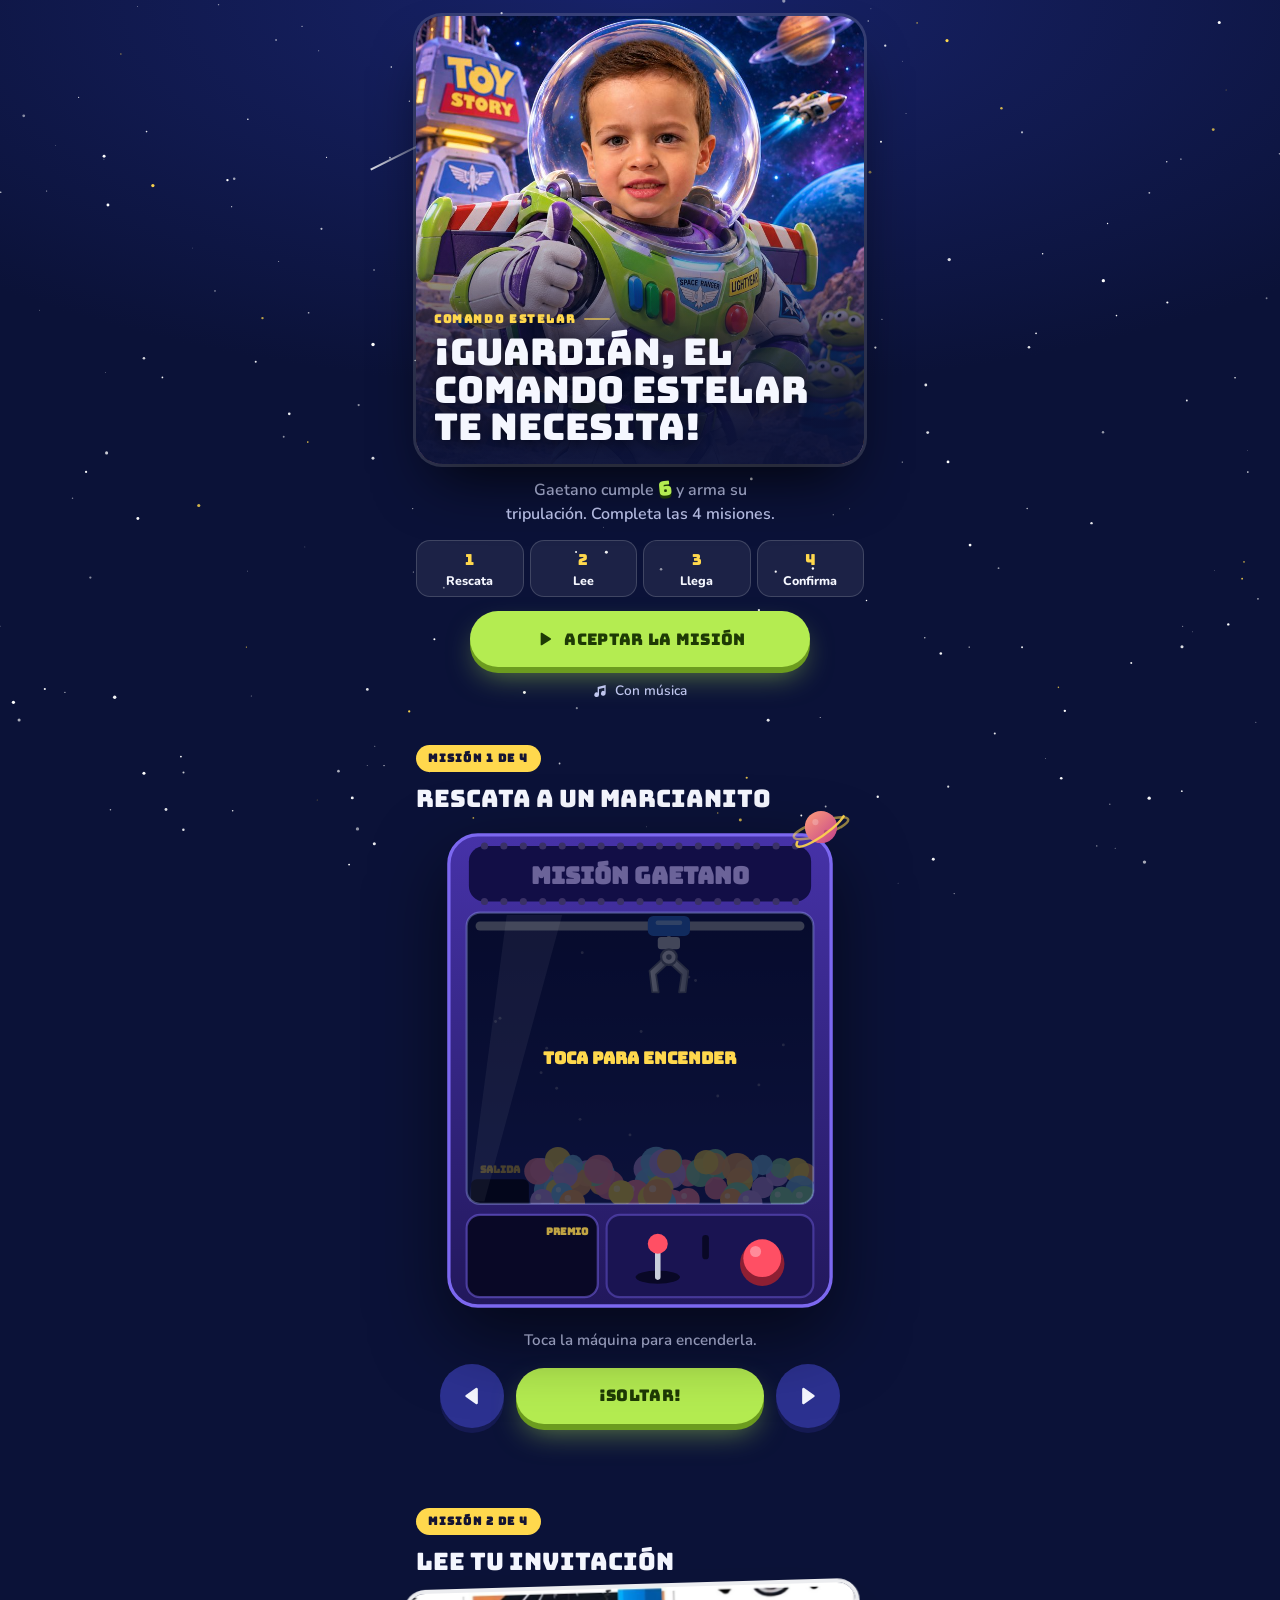
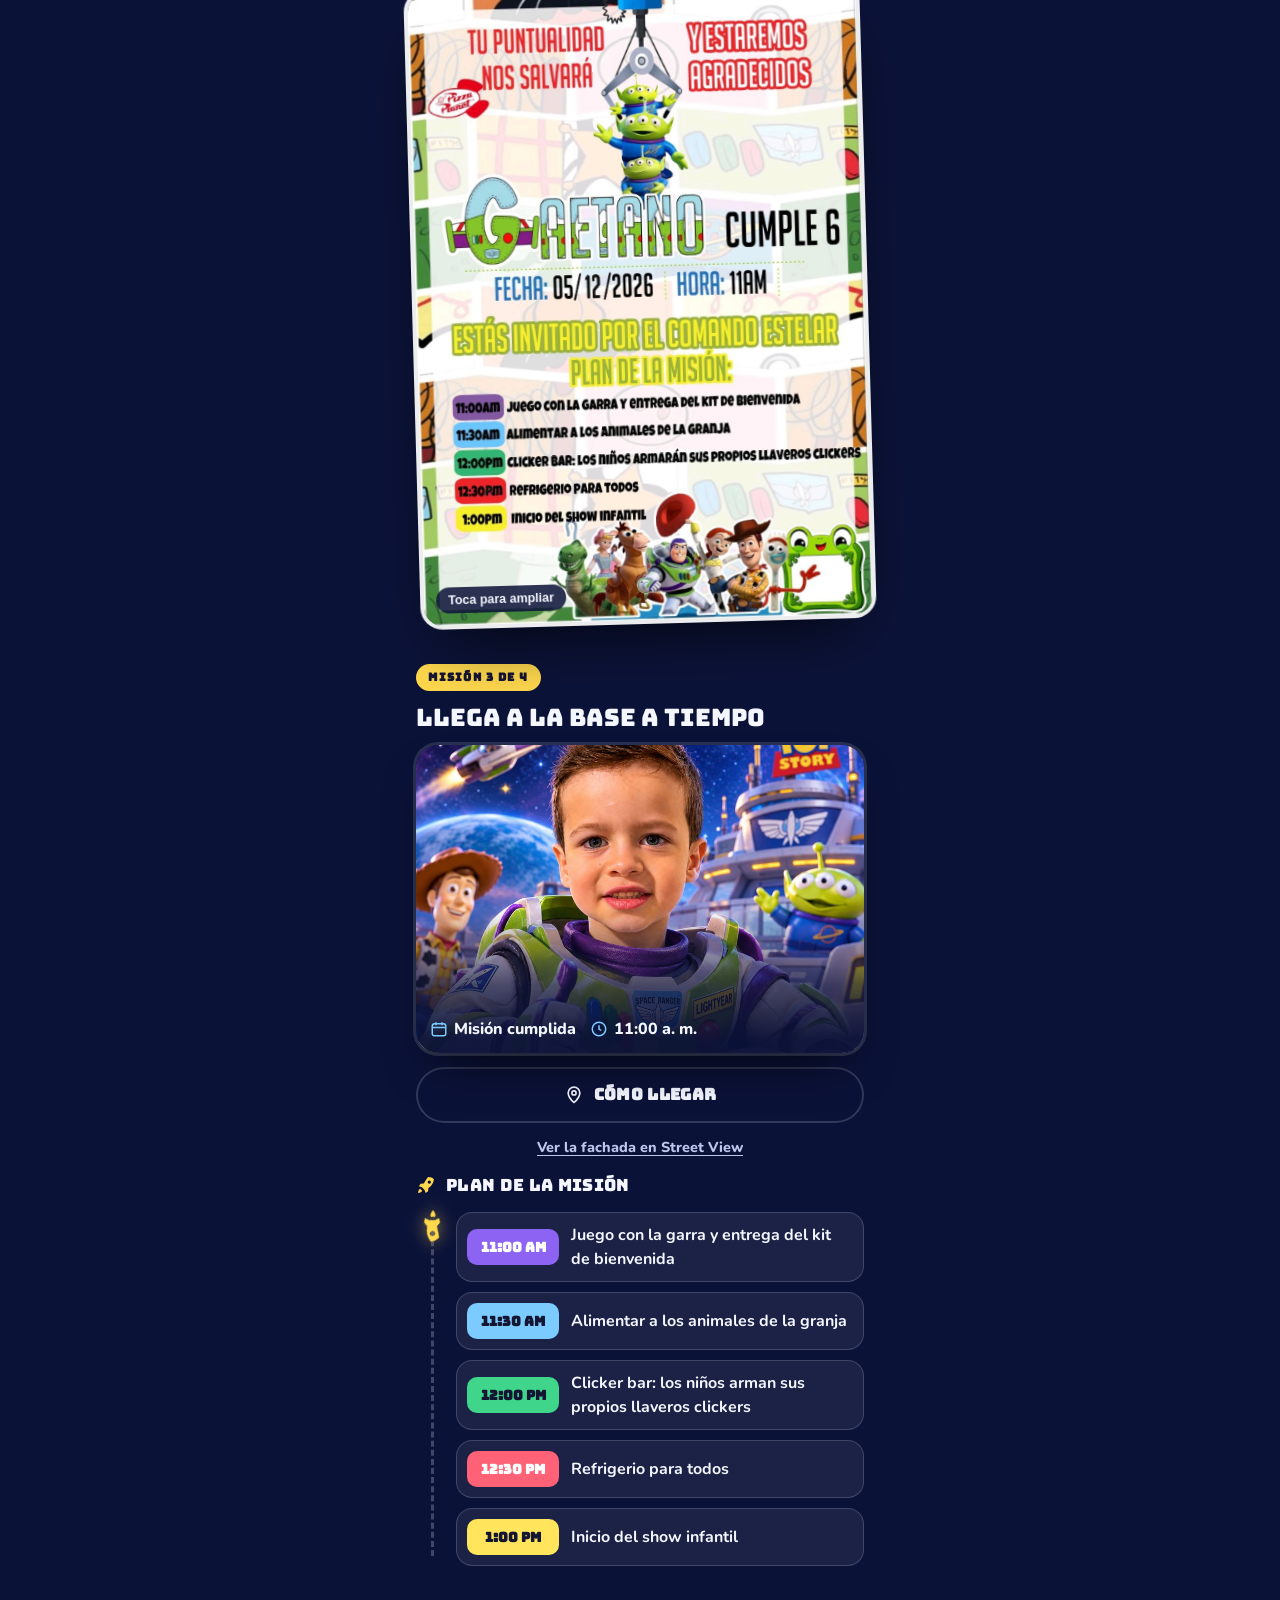
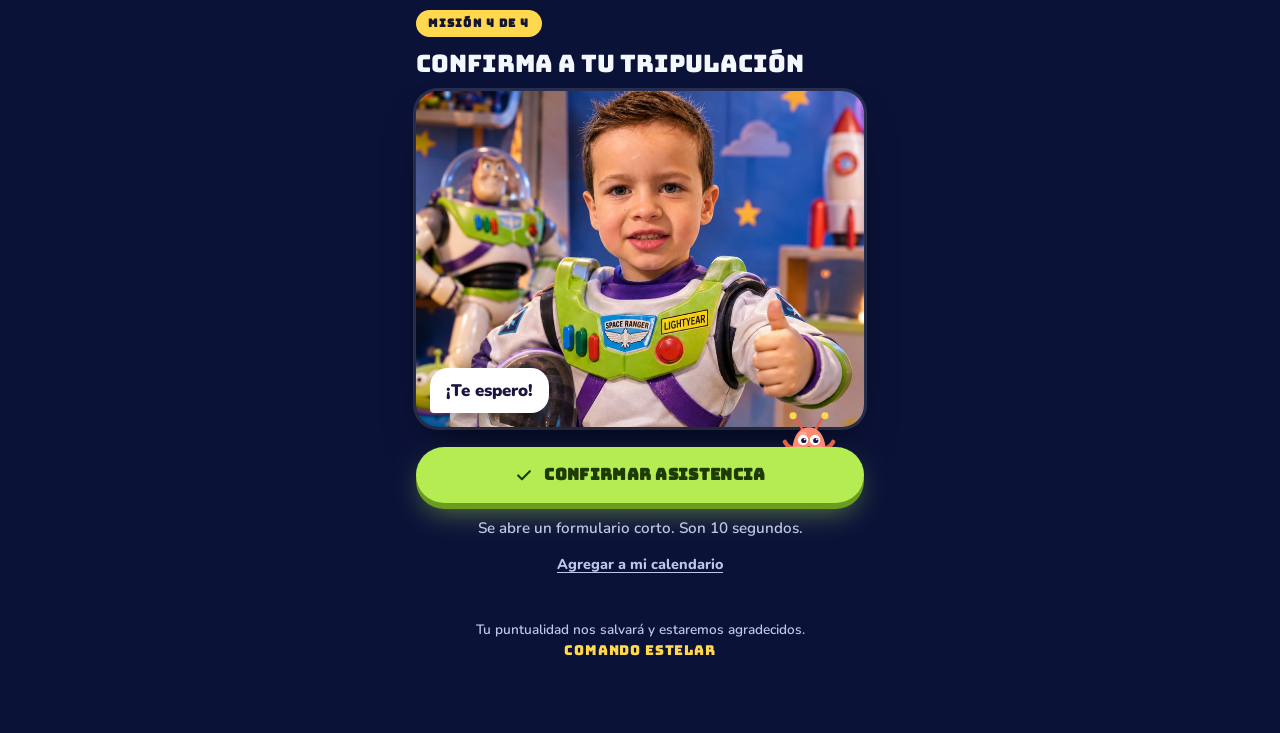
==== index.html @ 8d0f20ef "Primera versión de la invitación Misión Gaetano 6 Co-Authored-By: Claude Fable 5.2 <noreply@anthropi" ====
<!doctype html>
<html lang="es">
<head>
<meta charset="utf-8">
<meta name="viewport" content="width=device-width,initial-scale=1,viewport-fit=cover">
<meta name="robots" content="noindex,nofollow">
<meta name="theme-color" content="#0B1238">
<meta name="description" content="Estás invitado al cumpleaños 6 de Gaetano. Sábado 5 de diciembre, 11:00 a. m.">
<meta property="og:type" content="website">
<meta property="og:title" content="Misión Gaetano 6">
<meta property="og:description" content="Estás invitado al cumpleaños 6 de Gaetano. Sábado 5 de diciembre, 11:00 a. m. Rescata a un marcianito y abre tu invitación.">
<meta property="og:image" content="https://axel123456489.github.io/mision-gaetano-6/img/portada.jpg">
<meta property="og:url" content="https://axel123456489.github.io/mision-gaetano-6/">
<link rel="icon" href="data:image/svg+xml,%3Csvg xmlns='http://www.w3.org/2000/svg' viewBox='0 0 24 24'%3E%3Crect width='24' height='24' rx='5' fill='%230B1238'/%3E%3Cpath fill='%23FFD84D' d='M12 3.5l2.4 5.3 5.8.6-4.4 3.8 1.3 5.7L12 16l-5.1 2.9 1.3-5.7L3.8 9.4l5.8-.6z'/%3E%3C/svg%3E">
<style>img{max-width:100%}</style>
<title>Misión Gaetano 6</title>
<link rel="preconnect" href="https://fonts.googleapis.com">
<link rel="preconnect" href="https://fonts.gstatic.com" crossorigin>
<link rel="stylesheet" href="https://fonts.googleapis.com/css2?family=Bungee&family=Nunito:wght@600;700;800;900&display=swap">
<style>
/* Layout: una aventura en 4 misiones, en una columna de 480 px sobre un cielo nocturno. Portada tipo póster con la foto del cumpleañero → máquina de garra que el invitado maneja → invitación → base y plan → confirmación. Un solo look oscuro a propósito. */
:root{
  --cielo:#0B1238; --cielo-2:#18236A; --estrella:#FFD84D; --lima:#B4EC51; --lima-osc:#1E3A05;
  --violeta:#8C63F2; --celeste:#7CCBFF; --verde:#3FD68C; --rojo:#FF6276; --amarillo:#FFE45C;
  --tinta:#F5F7FF; --tinta-2:#BFC6EE; --panel:rgba(255,255,255,.07); --borde:rgba(255,255,255,.16);
  --f-dis:"Bungee","Arial Black",Impact,sans-serif;
  --f-txt:"Nunito",system-ui,-apple-system,"Segoe UI",sans-serif;
  color-scheme:dark;
}
*{box-sizing:border-box}
[hidden]{display:none!important}
html{background:var(--cielo)}
body{margin:0;min-height:100%;color:var(--tinta);font-family:var(--f-txt);font-weight:600;line-height:1.5;
  background:radial-gradient(120% 70% at 50% 0%,var(--cielo-2) 0%,var(--cielo) 62%) fixed,var(--cielo);
  -webkit-font-smoothing:antialiased;overflow-x:hidden}
#estrellas{position:fixed;inset:0;width:100%;height:100%;z-index:0;pointer-events:none}
.col{position:relative;z-index:1;max-width:480px;margin:0 auto;
  padding-left:max(16px,env(safe-area-inset-left,0px));padding-right:max(16px,env(safe-area-inset-right,0px));
  padding-block:16px 72px;display:flex;flex-direction:column;gap:44px}

/* Portada tipo póster */
.portada{display:flex;flex-direction:column;align-items:center;gap:14px;text-align:center}
.poster{position:relative;width:100%;aspect-ratio:1/1;border-radius:26px;overflow:hidden;box-shadow:0 0 0 3px rgba(255,255,255,.14),0 30px 60px -20px rgba(0,0,0,.85)}
.poster img{display:block;width:100%;height:100%;object-fit:cover}
.kb{animation:kb 16s ease-in-out infinite alternate;transform-origin:50% 32%}
@keyframes kb{from{transform:scale(1)}to{transform:scale(1.09) translateY(-1.5%)}}
.velo{position:absolute;inset:auto 0 0 0;height:60%;background:linear-gradient(to top,rgba(11,18,56,.97) 10%,rgba(11,18,56,.72) 48%,rgba(11,18,56,0))}
.poster-txt{position:absolute;left:0;right:0;bottom:0;padding:16px 18px 18px;display:flex;flex-direction:column;gap:6px;align-items:flex-start;text-align:left}
.ceja{font-family:var(--f-dis);font-size:.72rem;letter-spacing:.14em;color:var(--estrella);display:flex;align-items:center;gap:8px}
.ceja::after{content:"";width:26px;height:2px;background:currentColor;opacity:.6;border-radius:2px}
h1{margin:0;font-family:var(--f-dis);font-weight:400;font-size:clamp(1.5rem,7vw,2.3rem);line-height:1.02;text-wrap:balance;text-shadow:0 3px 14px rgba(0,0,0,.6)}
.bajada{margin:0;color:var(--tinta-2);font-size:1rem;max-width:34ch;text-wrap:balance}
.seis{display:inline-block;font-family:var(--f-dis);font-weight:400;color:var(--lima);font-size:1.25em;line-height:1;transform:rotate(-6deg);text-shadow:0 3px 0 var(--lima-osc);animation:seis 2.4s ease-in-out infinite}
@keyframes seis{0%,100%{transform:rotate(-6deg) scale(1)}50%{transform:rotate(5deg) scale(1.14)}}
.ruta{list-style:none;margin:0;padding:0;display:grid;grid-template-columns:repeat(4,1fr);gap:6px;width:100%}
.ruta button{appearance:none;width:100%;border:1px solid var(--borde);background:var(--panel);color:var(--tinta);border-radius:14px;padding:8px 2px 7px;font:800 .78rem var(--f-txt);cursor:pointer;display:flex;flex-direction:column;align-items:center;gap:2px}
.ruta b{font-family:var(--f-dis);font-weight:400;font-size:.95rem;color:var(--estrella)}
.ruta button.hecho{border-color:rgba(180,236,81,.7);background:rgba(180,236,81,.12)}
.ruta button.hecho b{color:var(--lima)}

/* Botones */
.btn{appearance:none;border:0;cursor:pointer;text-decoration:none;display:inline-flex;align-items:center;justify-content:center;gap:10px;
  min-height:56px;padding:0 26px;border-radius:999px;font-family:var(--f-dis);font-size:1rem;letter-spacing:.02em;transition:transform .15s ease,box-shadow .15s ease}
.btn:active{transform:translateY(2px) scale(.98)}
.btn:focus-visible,.chip:focus-within,.btn-mini:focus-visible,.inv:focus-visible,.btn-r:focus-visible,.ruta button:focus-visible,.maquina:focus-visible{outline:3px solid var(--estrella);outline-offset:3px}
.btn-lima{background:var(--lima);color:var(--lima-osc);box-shadow:0 6px 0 #6C9C1F,0 14px 30px -8px rgba(180,236,81,.55)}
.btn-lima:active{box-shadow:0 3px 0 #6C9C1F}
.btn-linea{background:transparent;color:var(--tinta);box-shadow:inset 0 0 0 2px var(--borde)}
.btn-linea:hover{box-shadow:inset 0 0 0 2px var(--tinta-2)}
.btn svg{width:20px;height:20px;flex:none}
.aceptar{width:100%;max-width:340px;animation:latido 1.8s ease-in-out infinite}
@keyframes latido{0%,100%{transform:scale(1)}50%{transform:scale(1.04)}}
.nota-musica{font-size:.85rem;color:var(--tinta-2);display:flex;align-items:center;gap:6px}
.nota-musica svg{width:16px;height:16px}

/* Misiones */
.sec{display:flex;flex-direction:column;gap:14px;scroll-margin-top:12px}
.chip-m{align-self:flex-start;font-family:var(--f-dis);font-size:.7rem;letter-spacing:.1em;color:#141433;background:var(--estrella);padding:5px 12px;border-radius:999px}
h2{margin:0;font-family:var(--f-dis);font-weight:400;font-size:1.5rem;line-height:1.08;text-wrap:balance}
h3{margin:0;font-family:var(--f-dis);font-weight:400;font-size:1.05rem;letter-spacing:.02em;display:flex;align-items:center;gap:10px}
h3 svg{width:20px;height:20px;color:var(--estrella);flex:none}
.guia{margin:0;color:var(--tinta-2);text-align:center;font-size:.95rem;text-wrap:balance}

/* Máquina de garra */
.maquina{position:relative;width:min(100%,400px,max(230px,calc((100svh - 290px)*.818)));margin:0 auto;cursor:pointer;border-radius:26px;touch-action:pan-y;-webkit-tap-highlight-color:transparent;user-select:none;-webkit-user-select:none}
#maq{display:block;width:100%;height:auto;overflow:visible;filter:drop-shadow(0 28px 36px rgba(0,0,0,.55))}
.planeta{position:absolute;top:-30px;right:-12px;width:62px;z-index:2;animation:flota 6s ease-in-out infinite;pointer-events:none}
@keyframes flota{0%,100%{transform:translateY(0) rotate(-8deg)}50%{transform:translateY(-10px) rotate(4deg)}}
.foco{fill:#3A3166}
.foco.on{animation:foco 1.1s linear infinite}
@keyframes foco{0%,100%{fill:#FFE45C}50%{fill:#6B5714}}
#rotulo{fill:#6B6399;transition:fill .5s ease .3s}
#sombra{transition:opacity .9s ease}
#maq:not(.apagada) #rotulo{fill:#FFD84D}
#maq:not(.apagada) #sombra{opacity:0}
#maq:not(.apagada) #enciende{display:none}
#enciende{animation:toca 1s steps(2) infinite}
@keyframes toca{50%{opacity:.25}}
.ali .cuerpo{animation:bob 2.6s ease-in-out infinite;transform-box:fill-box;transform-origin:50% 100%}
@keyframes bob{0%,100%{transform:translateY(0) scale(1,1)}50%{transform:translateY(-2px) scale(1.02,.98)}}
.ali .ojos{animation:parpadeo 4.6s infinite;transform-box:fill-box;transform-origin:50% 50%}
@keyframes parpadeo{0%,93%,100%{transform:scaleY(1)}95%{transform:scaleY(.1)}}
.ali .boca-o{opacity:0}
.ali.atrapado .boca{opacity:0}.ali.atrapado .boca-o{opacity:1}
.ali.atrapado .cuerpo{animation:pataleo .22s ease-in-out infinite alternate;transform-origin:50% 0%}
@keyframes pataleo{from{transform:rotate(-7deg)}to{transform:rotate(7deg)}}
.ali.feliz .cuerpo{animation:salta .55s ease-in-out infinite}
@keyframes salta{0%,100%{transform:translateY(0)}50%{transform:translateY(-7px)}}
.ali .brazo-d{transform-box:fill-box;transform-origin:0% 100%}
.ali.feliz .brazo-d,.asoma .brazo-d{animation:saluda .32s ease-in-out infinite alternate}
@keyframes saluda{from{transform:rotate(-18deg)}to{transform:rotate(28deg)}}
#globo{opacity:0;transform:scale(.4);transform-box:fill-box;transform-origin:15% 100%;transition:opacity .25s ease,transform .45s cubic-bezier(.3,1.7,.5,1)}
.gano #globo{opacity:1;transform:none}
#boton-maq{transition:transform .12s ease}
.pulsado #boton-maq{transform:translateY(4px)}
.chispa{position:absolute;z-index:4;width:16px;height:16px;pointer-events:none;color:var(--estrella);animation:chispa 1.1s ease-out forwards}
.chispa svg{width:100%;height:100%}
@keyframes chispa{0%{transform:translate(0,0) scale(.4) rotate(0);opacity:1}100%{transform:translate(var(--dx),var(--dy)) scale(1) rotate(200deg);opacity:0}}

.mandos{display:flex;flex-direction:column;align-items:center;gap:12px}
.cruz{display:grid;grid-template-columns:64px 1fr 64px;gap:12px;align-items:center;width:100%;max-width:400px;transition:opacity .2s}
.cruz.espera{opacity:.45;pointer-events:none}
.btn-r{appearance:none;width:64px;height:64px;border-radius:50%;border:0;background:#2C3190;color:var(--tinta);box-shadow:0 5px 0 #151A52;display:grid;place-items:center;cursor:pointer;touch-action:none;user-select:none;-webkit-user-select:none;-webkit-touch-callout:none}
.btn-r svg{width:26px;height:26px}
.btn-r:active,.btn-r.act{transform:translateY(3px);box-shadow:0 2px 0 #151A52;background:#3B41B4}
.estado{margin:0;min-height:1.5em;text-align:center;font-weight:800;color:var(--estrella)}

/* Invitación */
.inv{display:block;position:relative;width:100%;padding:0;border:0;background:none;cursor:zoom-in;border-radius:18px;transform:rotate(-1.6deg)}
.inv img{display:block;width:100%;height:auto;border-radius:18px;box-shadow:0 0 0 4px rgba(255,255,255,.92),0 28px 60px -18px rgba(0,0,0,.75)}
.inv.llega{animation:llega .9s cubic-bezier(.3,1.5,.5,1)}
@keyframes llega{0%{transform:rotate(-8deg) scale(.82);opacity:.4}60%{transform:rotate(2deg) scale(1.03);opacity:1}100%{transform:rotate(-1.6deg)}}
.ver-grande{position:absolute;left:12px;bottom:12px;font-size:.78rem;font-weight:800;background:rgba(11,18,56,.85);color:var(--tinta);padding:6px 12px;border-radius:999px;pointer-events:none}

/* Fotos de escena */
.escena{position:relative;border-radius:22px;overflow:hidden;box-shadow:0 0 0 3px rgba(255,255,255,.12),0 24px 48px -20px rgba(0,0,0,.8)}
.escena img{display:block;width:100%;height:100%;object-fit:cover}
.escena.base{aspect-ratio:16/11}.escena.base img{object-position:50% 20%}
.escena.espero{aspect-ratio:4/3}.escena.espero img{object-position:50% 12%}
.escena .velo{height:46%}
.escena-txt{position:absolute;left:14px;right:14px;bottom:12px;display:flex;flex-wrap:wrap;gap:6px 14px;align-items:center;font-weight:800}
.escena-txt span{display:inline-flex;align-items:center;gap:6px}
.escena-txt svg{width:18px;height:18px;color:var(--celeste)}
.bocadillo{position:absolute;left:14px;bottom:14px;background:#fff;color:#1B1640;font-weight:900;font-size:1.05rem;padding:10px 16px;border-radius:18px 18px 18px 4px;box-shadow:0 10px 24px -8px rgba(0,0,0,.6);animation:bocadillo 2.6s ease-in-out infinite;transform-origin:0 100%}
@keyframes bocadillo{0%,100%{transform:rotate(-2deg) scale(1)}50%{transform:rotate(1deg) scale(1.05)}}

.cuenta{display:grid;grid-template-columns:repeat(4,1fr);gap:8px}
.casilla{background:var(--panel);border:1px solid var(--borde);border-radius:16px;padding:12px 4px 10px;text-align:center;overflow:hidden}
.casilla b{display:block;font-family:var(--f-dis);font-weight:400;font-size:clamp(1.5rem,7vw,2rem);line-height:1.1;font-variant-numeric:tabular-nums;color:var(--estrella)}
.casilla b.gira{animation:gira .35s ease-out}
@keyframes gira{from{transform:translateY(-60%);opacity:0}to{transform:none;opacity:1}}
.casilla span{font-size:.75rem;color:var(--tinta-2);text-transform:uppercase;letter-spacing:.08em}

.plan{list-style:none;margin:0;padding:0 0 0 40px;display:flex;flex-direction:column;gap:10px;position:relative}
.plan::before{content:"";position:absolute;left:15px;top:10px;bottom:10px;border-left:3px dashed rgba(255,255,255,.22)}
#cohete{position:absolute;left:2px;top:0;width:30px;height:30px;color:var(--estrella);transform:rotate(135deg);filter:drop-shadow(0 0 8px rgba(255,216,77,.6))}
.plan li{display:grid;grid-template-columns:92px 1fr;align-items:center;gap:12px;background:var(--panel);border:1px solid var(--borde);border-radius:16px;padding:10px 14px 10px 10px;transition:border-color .3s,background .3s}
.plan li.paso-ok{border-color:rgba(180,236,81,.6);background:rgba(180,236,81,.08)}
.hora{font-family:var(--f-dis);font-size:.84rem;text-align:center;padding:8px 4px;border-radius:10px;color:#141433;font-variant-numeric:tabular-nums}
.plan p{margin:0;font-weight:700;min-width:0}
.h1c{background:var(--violeta);color:#fff}.h2c{background:var(--celeste)}.h3c{background:var(--verde)}.h4c{background:var(--rojo);color:#fff}.h5c{background:var(--amarillo)}

.acciones{display:flex;flex-direction:column;gap:12px}
.acciones .btn{width:100%}
.con-ali{position:relative;padding-top:6px}
.con-ali .btn{position:relative;z-index:1;width:100%}
.asoma{position:absolute;right:26px;top:-34px;width:58px;height:62px;z-index:0;animation:asoma 3.2s ease-in-out infinite}
@keyframes asoma{0%,100%{transform:translateY(10px)}30%,70%{transform:translateY(0)}}
.mini{display:flex;justify-content:center;flex-wrap:wrap;gap:6px 18px}
.mini a{color:var(--tinta-2);font-size:.9rem;font-weight:800;text-underline-offset:3px}
.mini a:hover{color:var(--tinta)}
.pie{text-align:center;color:var(--tinta-2);font-size:.85rem;margin:0}
.pie b{font-family:var(--f-dis);font-weight:400;color:var(--estrella);letter-spacing:.06em}

.musica{position:fixed;z-index:20;right:max(10px,env(safe-area-inset-right,0px));top:calc(10px + env(safe-area-inset-top,0px));
  width:44px;height:44px;border-radius:50%;border:0;cursor:pointer;background:var(--estrella);color:#2A2200;display:grid;place-items:center;box-shadow:0 10px 24px -6px rgba(0,0,0,.6)}
.musica svg{width:22px;height:22px}
.musica .off{display:none}.musica[aria-pressed="false"] .on{display:none}.musica[aria-pressed="false"] .off{display:block}
.lluvia{position:fixed;inset:0;pointer-events:none;z-index:30}

/* Diálogos */
dialog{border:0;padding:0;background:transparent;color:var(--tinta);max-width:min(520px,100vw);width:100%;max-height:100%}
dialog::backdrop{background:rgba(5,8,28,.76);backdrop-filter:blur(3px)}
.hoja{background:#121A4E;border:1px solid var(--borde);border-radius:24px;margin:max(12px,env(safe-area-inset-top,0px)) max(12px,env(safe-area-inset-right,0px)) max(12px,env(safe-area-inset-bottom,0px)) max(12px,env(safe-area-inset-left,0px));
  padding:22px 20px 20px;display:flex;flex-direction:column;gap:16px;max-height:calc(100svh - 24px);overflow:auto}
.hoja-cab{display:flex;justify-content:space-between;align-items:flex-start;gap:12px}
.hoja h2{font-size:1.15rem}
.btn-mini{appearance:none;border:0;background:var(--panel);color:var(--tinta);width:40px;height:40px;border-radius:50%;cursor:pointer;display:grid;place-items:center;flex:none}
.btn-mini svg{width:18px;height:18px}
.campo{display:flex;flex-direction:column;gap:8px;border:0;margin:0;padding:0;min-width:0}
.campo>label,.campo legend{font-weight:800;font-size:.95rem;padding:0}
.campo small{color:var(--tinta-2);font-weight:600}
input[type=text]{width:100%;min-height:50px;border-radius:14px;border:1px solid var(--borde);background:rgba(255,255,255,.06);color:var(--tinta);font:700 1rem var(--f-txt);padding:0 14px}
input[type=text]::placeholder{color:#8C94C4}
input[type=text]:focus{outline:2px solid var(--estrella);outline-offset:1px;border-color:transparent}
.chips{display:flex;flex-wrap:wrap;gap:8px}
.chip{position:relative;display:inline-flex}
.chip input{position:absolute;opacity:0;inset:0;margin:0;cursor:pointer}
.chip span{display:inline-flex;align-items:center;min-height:46px;padding:0 18px;border-radius:999px;border:1px solid var(--borde);font-weight:800;background:rgba(255,255,255,.04)}
.chip input:checked+span{background:var(--lima);color:var(--lima-osc);border-color:var(--lima)}
.contador{display:flex;align-items:center;gap:14px}
.contador b{font-family:var(--f-dis);font-weight:400;font-size:1.5rem;min-width:1.5ch;text-align:center;font-variant-numeric:tabular-nums}
.error{color:#FFB3BE;font-size:.88rem;font-weight:800;margin:0}
.vista{background:#0B1238;border:1px dashed var(--borde);border-radius:14px;padding:12px 14px;white-space:pre-line;font-size:.95rem}
.vista-tit{font-size:.78rem;color:var(--tinta-2);text-transform:uppercase;letter-spacing:.08em;font-weight:800}
.aviso{margin:0;font-size:.88rem;color:var(--tinta-2);text-align:center}
.zoom .hoja{padding:12px;gap:10px}
.zoom img{width:100%;height:auto;border-radius:14px;display:block}

/* Premio: el marcianito entrega el sobre */
.premio .hoja{align-items:center;text-align:center;gap:10px;padding-top:18px;overflow:visible}
.premio-ali{width:96px;height:92px;overflow:visible}
.premio h2{font-size:1.5rem;color:var(--estrella)}
.premio p{margin:0;color:var(--tinta-2);font-weight:700;max-width:30ch}
.sobre{position:relative;width:230px;height:150px;margin:74px auto 10px;background:#CFC7FF;border-radius:12px;perspective:700px}
.sobre-carta{position:absolute;left:16px;right:16px;top:10px;height:128px;background:#fff;border-radius:8px;color:#1B1640;display:flex;flex-direction:column;align-items:center;padding-top:12px;gap:0;z-index:1;box-shadow:0 4px 10px rgba(0,0,0,.25);transition:transform .8s cubic-bezier(.3,1.5,.5,1) .5s}
.sobre-carta span{font-family:var(--f-dis);font-size:1.3rem;line-height:1.1;color:#3E8F1B}
.sobre-carta b{font-family:var(--f-dis);font-weight:400;font-size:.95rem}
.sobre-carta i{font-style:normal;font-weight:900;font-size:.8rem;color:#C2274B}
.sobre.abierto .sobre-carta{transform:translateY(-70px) rotate(-3deg)}
.sobre-frente{position:absolute;inset:0;z-index:2;border-radius:12px;background:linear-gradient(180deg,#B5A9FF,#9B8CF5);clip-path:polygon(0 0,50% 56%,100% 0,100% 100%,0 100%)}
.sobre-solapa{position:absolute;left:0;right:0;top:0;height:60%;z-index:3;background:#8A79EE;clip-path:polygon(0 0,100% 0,50% 100%);transform-origin:50% 0;transition:transform .5s ease,z-index 0s .25s}
.sobre.abierto .sobre-solapa{transform:rotateX(180deg);z-index:0}
.sello{position:absolute;left:50%;top:50%;width:30px;height:30px;margin:-10px 0 0 -15px;z-index:4;color:var(--estrella);transition:opacity .2s}
.sobre.abierto .sello{opacity:0}

@media (prefers-reduced-motion:reduce){
  *,*::before,*::after{animation:none!important;transition:none!important}
}
</style>
</head>
<body>
<canvas id="estrellas" aria-hidden="true"></canvas>
<div class="lluvia" id="lluvia" aria-hidden="true"></div>

<main class="col">
  <header class="portada">
    <div class="poster">
      <img class="kb" src="img/portada.jpg" width="880" height="880" alt="El cumpleañero con traje de guardián espacial y casco de burbuja, en el espacio">
      <div class="velo"></div>
      <div class="poster-txt">
        <div class="ceja">Comando Estelar</div>
        <h1 id="titular">¡Guardián, el Comando Estelar te necesita!</h1>
      </div>
    </div>
    <p class="bajada">Gaetano cumple <span class="seis">6</span> y arma su tripulación. Completa las 4 misiones.</p>
    <ol class="ruta" aria-label="Las 4 misiones">
      <li><button type="button" data-ir="m1"><b>1</b>Rescata</button></li>
      <li><button type="button" data-ir="m2"><b>2</b>Lee</button></li>
      <li><button type="button" data-ir="m3"><b>3</b>Llega</button></li>
      <li><button type="button" data-ir="m4"><b>4</b>Confirma</button></li>
    </ol>
    <button class="btn btn-lima aceptar" id="aceptar" type="button">
      <svg viewBox="0 0 24 24" fill="currentColor" aria-hidden="true"><path d="M8 5.5v13a1 1 0 0 0 1.5.86l10.4-6.5a1 1 0 0 0 0-1.72L9.5 4.64A1 1 0 0 0 8 5.5Z"/></svg>
      Aceptar la misión
    </button>
    <span class="nota-musica" id="nota-musica"><svg viewBox="0 0 24 24" fill="currentColor" aria-hidden="true"><path d="M19 3v12.5a3.5 3.5 0 1 1-2-3.16V7.3L9 9v8.5a3.5 3.5 0 1 1-2-3.16V6l12-3Z"/></svg>Con música</span>
  </header>

  <!-- Misión 1 -->
  <section class="sec" id="m1" aria-labelledby="t-m1">
    <span class="chip-m">Misión 1 de 4</span>
    <h2 id="t-m1">Rescata a un marcianito</h2>
    <div class="maquina" id="maquina" tabindex="0" role="group" aria-label="Máquina de garra. Flechas para mover, espacio para soltar.">
      <svg class="planeta" viewBox="0 0 100 100" aria-hidden="true">
        <defs><linearGradient id="pl" x1="0" y1="0" x2="1" y2="1"><stop offset="0" stop-color="#FF9F7A"/><stop offset="1" stop-color="#C2408A"/></linearGradient></defs>
        <ellipse cx="50" cy="52" rx="46" ry="11" fill="none" stroke="#FFD84D" stroke-width="4" opacity=".55" transform="rotate(-18 50 52)"/>
        <circle cx="50" cy="50" r="26" fill="url(#pl)"/>
        <circle cx="41" cy="42" r="5" fill="#fff" opacity=".22"/><circle cx="58" cy="58" r="3.5" fill="#7A1F5C" opacity=".35"/>
        <path d="M8 60 A46 11 -18 0 0 92 44" fill="none" stroke="#FFD84D" stroke-width="4" transform="rotate(-18 50 52)" opacity=".9"/>
      </svg>
      <svg id="maq" class="apagada" viewBox="0 0 360 440" aria-hidden="true">
        <defs>
          <linearGradient id="cab" x1="0" y1="0" x2="0" y2="1"><stop offset="0" stop-color="#4632A8"/><stop offset="1" stop-color="#22185C"/></linearGradient>
          <linearGradient id="vid" x1="0" y1="0" x2="0" y2="1"><stop offset="0" stop-color="#0E1650"/><stop offset="1" stop-color="#1D2A7A"/></linearGradient>
          <linearGradient id="met" x1="0" x2="1"><stop offset="0" stop-color="#EEF1F7"/><stop offset="1" stop-color="#9AA2B5"/></linearGradient>
          <clipPath id="cv"><rect x="24" y="78" width="312" height="262" rx="12"/></clipPath>
        </defs>
        <rect x="8" y="8" width="344" height="424" rx="26" fill="url(#cab)" stroke="#7C68F0" stroke-width="3"/>
        <rect x="26" y="18" width="308" height="50" rx="14" fill="#120E46"/>
        <g id="focos"></g>
        <text id="rotulo" x="180" y="52" text-anchor="middle" font-family="Bungee, Arial Black, sans-serif" font-size="21">MISIÓN GAETANO</text>
        <rect x="24" y="350" width="118" height="74" rx="12" fill="#090826" stroke="#7C68F0" stroke-opacity=".5" stroke-width="2"/>
        <text x="114" y="368" text-anchor="middle" font-family="Bungee, Arial Black, sans-serif" font-size="9" fill="#FFD84D" opacity=".75">PREMIO</text>
        <rect x="150" y="350" width="186" height="74" rx="12" fill="#1A1452" stroke="#7C68F0" stroke-opacity=".4" stroke-width="2"/>
        <rect x="236" y="368" width="6" height="22" rx="3" fill="#090826"/>
        <ellipse cx="196" cy="406" rx="20" ry="6" fill="#090826"/>
        <line id="palo" x1="196" y1="406" x2="196" y2="378" stroke="#C9CFDB" stroke-width="5" stroke-linecap="round"/>
        <circle id="bola-palo" cx="196" cy="376" r="9" fill="#FF4F64"/>
        <circle cx="290" cy="394" r="20" fill="#8E1F33"/>
        <circle id="boton-maq" cx="290" cy="389" r="17" fill="#FF4F64"/>
        <circle cx="284" cy="383" r="5" fill="#fff" opacity=".35"/>
        <rect x="24" y="78" width="312" height="262" rx="12" fill="url(#vid)"/>
        <g clip-path="url(#cv)">
          <g id="estrellitas" opacity=".35"></g>
          <g id="pila-atras"></g>
          <rect x="28" y="318" width="52" height="26" rx="5" fill="#04051A"/>
          <text x="54" y="312" text-anchor="middle" font-family="Bungee, Arial Black, sans-serif" font-size="9" fill="#FFD84D" opacity=".85">SALIDA</text>
        </g>
        <g id="aliens"></g>
        <g clip-path="url(#cv)"><g id="pila-frente"></g></g>
        <rect x="32" y="86" width="296" height="8" rx="4" fill="#AEB5C4"/>
        <g id="carro">
          <line id="cable" x1="0" y1="98" x2="0" y2="104" stroke="#A3ABBE" stroke-width="3"/>
          <rect x="-19" y="81" width="38" height="18" rx="5" fill="#2F7BEA"/>
          <rect x="-12" y="85" width="24" height="4" rx="2" fill="#8FC0FF"/>
          <g id="garra">
            <g id="pinza-i"><path d="M-2 12 L-17 27 L-14 46 L-8 46 L-11 30 L2 17 Z" fill="url(#met)" stroke="#6E768A" stroke-width="1.5" stroke-linejoin="round"/></g>
            <g id="pinza-d"><path d="M2 12 L17 27 L14 46 L8 46 L11 30 L-2 17 Z" fill="url(#met)" stroke="#6E768A" stroke-width="1.5" stroke-linejoin="round"/></g>
            <rect x="-10" y="-4" width="20" height="11" rx="3" fill="#C9CFDB"/>
            <circle cx="0" cy="14" r="7" fill="#E4E8F0" stroke="#6E768A" stroke-width="2"/>
            <circle cx="0" cy="14" r="2.5" fill="#6E768A"/>
          </g>
        </g>
        <rect id="sombra" x="24" y="78" width="312" height="262" rx="12" fill="#04061C" opacity=".68" pointer-events="none"/>
        <text id="enciende" x="180" y="214" text-anchor="middle" font-family="Bungee, Arial Black, sans-serif" font-size="15" fill="#FFD84D">TOCA PARA ENCENDER</text>
        <rect x="24" y="78" width="312" height="262" rx="12" fill="none" stroke="#A9B4FF" stroke-opacity=".35" stroke-width="2"/>
        <path d="M60 80 L110 80 L40 338 L26 338 Z" fill="#fff" opacity=".05" pointer-events="none"/>
        <g id="globo">
          <rect x="34" y="150" width="214" height="58" rx="16" fill="#FFFFFF"/>
          <path d="M54 207 L44 230 L76 207 Z" fill="#FFFFFF"/>
          <text id="globo-nombre" x="50" y="174" font-family="Nunito, sans-serif" font-weight="900" font-size="15" fill="#1B1640">¡Gracias! Soy Lila.</text>
          <text x="50" y="195" font-family="Nunito, sans-serif" font-weight="800" font-size="12.5" fill="#4B4680">Te traigo un mensaje…</text>
        </g>
      </svg>
    </div>
    <div class="mandos">
      <p class="guia" id="guia">Toca la máquina para encenderla.</p>
      <div class="cruz" id="cruz">
        <button class="btn-r" id="izq" type="button" aria-label="Mover la garra a la izquierda"><svg viewBox="0 0 24 24" fill="currentColor" aria-hidden="true"><path d="M15.5 4.6a1.2 1.2 0 0 1 1.9 1v12.8a1.2 1.2 0 0 1-1.9 1L6.4 13a1.2 1.2 0 0 1 0-2l9.1-6.4Z"/></svg></button>
        <button class="btn btn-lima" id="soltar" type="button">¡Soltar!</button>
        <button class="btn-r" id="der" type="button" aria-label="Mover la garra a la derecha"><svg viewBox="0 0 24 24" fill="currentColor" aria-hidden="true"><path d="M8.5 4.6a1.2 1.2 0 0 0-1.9 1v12.8a1.2 1.2 0 0 0 1.9 1l9.1-6.4a1.2 1.2 0 0 0 0-2L8.5 4.6Z"/></svg></button>
      </div>
      <p class="estado" id="estado" aria-live="polite"></p>
      <button class="btn btn-linea" id="ver-inv" type="button" hidden>Ver mi invitación</button>
    </div>
  </section>

  <!-- Misión 2 -->
  <section class="sec" id="m2" aria-labelledby="t-m2">
    <span class="chip-m">Misión 2 de 4</span>
    <h2 id="t-m2">Lee tu invitación</h2>
    <button class="inv" id="inv" type="button" aria-label="Ver la invitación en grande">
      <img src="img/invitacion.jpg" width="1159" height="1635" alt="Invitación: Gaetano cumple 6. Estás invitado por el Comando Estelar. Plan de la misión desde las 11:00 a. m.">
      <span class="ver-grande">Toca para ampliar</span>
    </button>
  </section>

  <!-- Misión 3 -->
  <section class="sec" id="m3" aria-labelledby="t-m3">
    <span class="chip-m">Misión 3 de 4</span>
    <h2 id="t-m3">Llega a la base a tiempo</h2>
    <div class="escena base">
      <img src="img/base.jpg" width="880" height="880" loading="lazy" alt="El cumpleañero levanta el pulgar frente a la base espacial">
      <div class="velo"></div>
      <div class="escena-txt">
        <span><svg viewBox="0 0 24 24" fill="none" stroke="currentColor" stroke-width="2" aria-hidden="true"><rect x="3" y="5" width="18" height="16" rx="3"/><path d="M3 10h18M8 3v4M16 3v4"/></svg><span id="fecha-txt">Fecha por confirmar</span></span>
        <span><svg viewBox="0 0 24 24" fill="none" stroke="currentColor" stroke-width="2" aria-hidden="true"><circle cx="12" cy="12" r="9"/><path d="M12 7v5l3 2"/></svg>11:00 a. m.</span>
      </div>
    </div>
    <div class="cuenta" id="cuenta" aria-label="Cuenta regresiva">
      <div class="casilla"><b id="c-d">--</b><span>Días</span></div>
      <div class="casilla"><b id="c-h">--</b><span>Horas</span></div>
      <div class="casilla"><b id="c-m">--</b><span>Min</span></div>
      <div class="casilla"><b id="c-s">--</b><span>Seg</span></div>
    </div>
    <div class="acciones">
      <a class="btn btn-linea" id="llegar" href="#" target="_blank" rel="noopener">
        <svg viewBox="0 0 24 24" fill="none" stroke="currentColor" stroke-width="2" aria-hidden="true"><path d="M12 21s-7-6.2-7-11.5a7 7 0 0 1 14 0C19 14.8 12 21 12 21Z"/><circle cx="12" cy="9.5" r="2.5"/></svg>
        Cómo llegar
      </a>
    </div>
    <div class="mini"><a id="fachada" href="#" target="_blank" rel="noopener">Ver la fachada en Street View</a></div>
    <h3><svg viewBox="0 0 24 24" fill="currentColor" aria-hidden="true"><path d="M14.5 2.5c3 0 5.5 1 7 2.5-.4 4.6-3 8.2-6.6 10.6l-.4 3.9-3 2-1.2-3.6-3.2-3.2-3.6-1.2 2-3 3.9-.4C11.8 6.4 13.5 3.6 14.5 2.5Zm1.5 4a2 2 0 1 0 0 4 2 2 0 0 0 0-4ZM5 16.5c-1.5.6-2.4 2.4-2.5 5 2.6-.1 4.4-1 5-2.5L5 16.5Z"/></svg>Plan de la misión</h3>
    <ol class="plan" id="plan">
      <svg id="cohete" viewBox="0 0 24 24" fill="currentColor" aria-hidden="true"><path d="M14.5 2.5c3 0 5.5 1 7 2.5-.4 4.6-3 8.2-6.6 10.6l-.4 3.9-3 2-1.2-3.6-3.2-3.2-3.6-1.2 2-3 3.9-.4C11.8 6.4 13.5 3.6 14.5 2.5Zm1.5 4a2 2 0 1 0 0 4 2 2 0 0 0 0-4ZM5 16.5c-1.5.6-2.4 2.4-2.5 5 2.6-.1 4.4-1 5-2.5L5 16.5Z"/></svg>
      <li><span class="hora h1c">11:00 AM</span><p>Juego con la garra y entrega del kit de bienvenida</p></li>
      <li><span class="hora h2c">11:30 AM</span><p>Alimentar a los animales de la granja</p></li>
      <li><span class="hora h3c">12:00 PM</span><p>Clicker bar: los niños arman sus propios llaveros clickers</p></li>
      <li><span class="hora h4c">12:30 PM</span><p>Refrigerio para todos</p></li>
      <li><span class="hora h5c">1:00 PM</span><p>Inicio del show infantil</p></li>
    </ol>
  </section>

  <!-- Misión 4 -->
  <section class="sec" id="m4" aria-labelledby="t-m4">
    <span class="chip-m">Misión 4 de 4</span>
    <h2 id="t-m4">Confirma a tu tripulación</h2>
    <div class="escena espero">
      <img src="img/te-espero.jpg" width="880" height="880" loading="lazy" alt="El cumpleañero con su traje de guardián espacial levanta el pulgar">
      <span class="bocadillo" id="bocadillo">¡Te espero!</span>
    </div>
    <div class="acciones">
      <div class="con-ali">
        <svg class="asoma" viewBox="-30 -58 60 62" aria-hidden="true"><g id="ali-asoma"></g></svg>
        <a class="btn btn-lima" id="confirmar" href="https://n8n.mygisselle.com/form/gaetano-6-confirmar" target="_blank" rel="noopener">
          <svg viewBox="0 0 24 24" fill="none" stroke="currentColor" stroke-width="2.6" stroke-linecap="round" stroke-linejoin="round" aria-hidden="true"><path d="M5 12.5l4.5 4.5L19 7.5"/></svg>
          Confirmar asistencia
        </a>
      </div>
    </div>
    <p class="guia">Se abre un formulario corto. Son 10 segundos.</p>
    <div class="mini"><a id="calendario" href="#" target="_blank" rel="noopener" hidden>Agregar a mi calendario</a></div>
  </section>

  <p class="pie">Tu puntualidad nos salvará y estaremos agradecidos.<br><b>Comando Estelar</b></p>
</main>

<button class="musica" id="musica" type="button" aria-pressed="true" aria-label="Música" hidden>
  <svg class="on" viewBox="0 0 24 24" fill="currentColor" aria-hidden="true"><path d="M4 9h4l5-4v14l-5-4H4V9Zm12.5-1.5a6 6 0 0 1 0 9l-1.4-1.4a4 4 0 0 0 0-6.2l1.4-1.4Z"/></svg>
  <svg class="off" viewBox="0 0 24 24" fill="currentColor" aria-hidden="true"><path d="M4 9h4l5-4v14l-5-4H4V9Zm11.3.7 1.4-1.4L19 10.6l2.3-2.3 1.4 1.4-2.3 2.3 2.3 2.3-1.4 1.4-2.3-2.3-2.3 2.3-1.4-1.4 2.3-2.3-2.3-2.3Z"/></svg>
</button>

<dialog id="d-premio" class="premio" aria-labelledby="t-premio">
  <div class="hoja">
    <svg class="premio-ali" viewBox="-34 -58 68 62" aria-hidden="true"><g id="ali-premio" class="ali feliz"></g></svg>
    <h2 id="t-premio">¡Misión cumplida!</h2>
    <p id="premio-txt">Te traigo un mensaje del Comando Estelar.</p>
    <div class="sobre" id="sobre" aria-hidden="true">
      <div class="sobre-carta"><span>Gaetano</span><b>cumple 6</b><i>¡Estás invitado!</i></div>
      <div class="sobre-frente"></div>
      <div class="sobre-solapa"></div>
      <svg class="sello" viewBox="0 0 24 24" fill="currentColor"><path d="M12 2.5l2.7 6 6.5.6-4.9 4.3 1.5 6.4L12 16.5 6.2 19.8l1.5-6.4L2.8 9.1l6.5-.6L12 2.5Z"/></svg>
    </div>
    <button class="btn btn-lima" id="abrir-inv" type="button">Abrir mi invitación</button>
  </div>
</dialog>


<dialog id="d-zoom" class="zoom" aria-label="Invitación en grande">
  <div class="hoja">
    <div class="hoja-cab"><h2>Invitación</h2><button class="btn-mini" type="button" data-cerrar aria-label="Cerrar"><svg viewBox="0 0 24 24" fill="none" stroke="currentColor" stroke-width="2.4" stroke-linecap="round" aria-hidden="true"><path d="M6 6l12 12M18 6 6 18"/></svg></button></div>
    <img src="img/invitacion.jpg" width="1159" height="1635" alt="Invitación completa de Gaetano">
  </div>
</dialog>

<script>
/* ===== Datos de la fiesta (lo único que hay que tocar) ===== */
const FIESTA = {
  fecha: '2026-12-05T11:00:00-05:00',  // sábado 5 de diciembre de 2026, 11:00 a. m. (hora de Perú)
  lugar: '',                   // nombre del local
  destino: '-16.4153996,-71.5606689',
  fachada: 'https://maps.app.goo.gl/TRuzWMEhuGGWNXZQ8'
};

const $ = id => document.getElementById(id);
const reducir = matchMedia('(prefers-reduced-motion: reduce)').matches;
const NS = 'http://www.w3.org/2000/svg';
const espera = ms => new Promise(r => setTimeout(r, ms));
const lerp = (a, b, p) => a + (b - a) * p;
const suave = p => p < .5 ? 2 * p * p : 1 - Math.pow(-2 * p + 2, 2) / 2;
const caer = p => p * p;
const rebote = p => { const n = 7.5625, d = 2.75; if (p < 1 / d) return n * p * p; if (p < 2 / d) return n * (p -= 1.5 / d) * p + .75; if (p < 2.5 / d) return n * (p -= 2.25 / d) * p + .9375; return n * (p -= 2.625 / d) * p + .984375; };
function tween(ms, fn, ease = suave) {
  return new Promise(res => {
    const t0 = performance.now();
    function paso(now) { const p = Math.min(1, (now - t0) / ms); fn(ease(p)); if (p < 1) requestAnimationFrame(paso); else res(); }
    requestAnimationFrame(paso);
  });
}
function ir(id, bloque = 'start') { $(id).scrollIntoView({ behavior: reducir ? 'auto' : 'smooth', block: bloque }); }

/* ===== Nombre del invitado: se agrega al final del enlace, p. ej. …#Mateo o …#Maria-Jose ===== */
let NOMBRE = '';
function leeNombre() {
  let h = ''; try { h = decodeURIComponent(location.hash.slice(1)); } catch (e) {}
  const reserv = ['settings', 'sidebar', 'customize', 'upgrade', 'downloads', 'm1', 'm2', 'm3', 'm4'];
  if (!h || reserv.includes(h.toLowerCase()) || /^comment-/i.test(h)) return '';
  h = h.replace(/[-_]+/g, ' ').replace(/[^A-Za-zÁÉÍÓÚÜÑáéíóúüñ ]/g, '').trim().slice(0, 24);
  if (h.length < 2) return '';
  return h.split(' ').filter(Boolean).map(w => w[0].toUpperCase() + w.slice(1).toLowerCase()).join(' ');
}
function aplicaNombre() {
  NOMBRE = leeNombre();
  $('titular').textContent = '¡' + (NOMBRE || 'Guardián') + ', el Comando Estelar te necesita!';
  $('bocadillo').textContent = NOMBRE ? '¡Te espero, ' + NOMBRE + '!' : '¡Te espero!';
}

/* ===== Enlaces y fecha ===== */
$('llegar').href = 'https://www.google.com/maps/dir/?api=1&destination=' + encodeURIComponent(FIESTA.destino);
$('fachada').href = FIESTA.fachada;
const MESES = ['enero','febrero','marzo','abril','mayo','junio','julio','agosto','septiembre','octubre','noviembre','diciembre'];
const DIAS = ['domingo','lunes','martes','miércoles','jueves','viernes','sábado'];
let inicio = FIESTA.fecha ? new Date(FIESTA.fecha) : null;
if (inicio && isNaN(inicio)) inicio = null;
if (inicio) {
  const l = new Date(inicio.getTime() - 5 * 3600e3);
  $('fecha-txt').textContent = DIAS[l.getUTCDay()] + ' ' + l.getUTCDate() + ' de ' + MESES[l.getUTCMonth()];
  const z = d => d.toISOString().replace(/[-:]/g, '').replace(/\.\d{3}/, '');
  const fin = new Date(inicio.getTime() + 3 * 3600e3);
  $('calendario').href = 'https://calendar.google.com/calendar/render?action=TEMPLATE'
    + '&text=' + encodeURIComponent('Cumpleaños de Gaetano (6 años)')
    + '&dates=' + z(inicio) + '/' + z(fin)
    + '&details=' + encodeURIComponent('Misión Gaetano 6 · Comando Estelar')
    + '&location=' + encodeURIComponent(FIESTA.lugar || FIESTA.destino);
  $('calendario').hidden = false;
}
function pon(id, v) {
  const el = $(id); if (el.textContent === v) return;
  el.textContent = v; el.classList.remove('gira'); void el.offsetWidth; el.classList.add('gira');
}
function pinta() {
  if (!inicio) return;
  let r = inicio - Date.now();
  if (r <= 0) { $('cuenta').hidden = true; $('fecha-txt').textContent = r > -6 * 3600e3 ? '¡Hoy es la misión!' : 'Misión cumplida'; return; }
  const d = Math.floor(r / 864e5); r -= d * 864e5;
  const h = Math.floor(r / 36e5); r -= h * 36e5;
  const m = Math.floor(r / 6e4); r -= m * 6e4;
  const s = Math.floor(r / 1e3), dos = n => String(n).padStart(2, '0');
  pon('c-d', String(d)); pon('c-h', dos(h)); pon('c-m', dos(m)); pon('c-s', dos(s));
}
pinta(); setInterval(pinta, 1000);

/* ===== Cielo con estrellas y estrellas fugaces ===== */
(() => {
  const cv = $('estrellas'), cx = cv.getContext('2d');
  let W, H, est = [], fugaces = [], proxima = 2000;
  function medir() {
    const dpr = Math.min(devicePixelRatio || 1, 2);
    W = innerWidth; H = innerHeight; cv.width = W * dpr; cv.height = H * dpr; cx.setTransform(dpr, 0, 0, dpr, 0, 0);
    est = Array.from({ length: Math.round(W * H / 5000) }, () => ({ x: Math.random() * W, y: Math.random() * H, r: Math.random() * 1.4 + .3, f: Math.random() * 6.28, v: Math.random() * .8 + .3, a: Math.random() < .12 }));
  }
  function dibuja(t) {
    cx.clearRect(0, 0, W, H);
    for (const e of est) {
      cx.globalAlpha = reducir ? .8 : .45 + .55 * Math.abs(Math.sin(e.f + t / 1000 * e.v));
      cx.fillStyle = e.a ? '#FFD84D' : '#FFFFFF'; cx.beginPath(); cx.arc(e.x, e.y, e.r, 0, 6.283); cx.fill();
    }
    if (!reducir) {
      if (t > proxima) { fugaces.push({ x: Math.random() * W * .8 + W * .2, y: Math.random() * H * .4, t0: t }); proxima = t + 2500 + Math.random() * 4000; }
      fugaces = fugaces.filter(f => t - f.t0 < 900);
      for (const f of fugaces) {
        const p = (t - f.t0) / 900, x = f.x - p * 260, y = f.y + p * 130;
        const g = cx.createLinearGradient(x, y, x + 70, y - 35);
        g.addColorStop(0, 'rgba(255,255,255,' + (1 - p) + ')'); g.addColorStop(1, 'rgba(255,255,255,0)');
        cx.globalAlpha = 1; cx.strokeStyle = g; cx.lineWidth = 2; cx.beginPath(); cx.moveTo(x, y); cx.lineTo(x + 70, y - 35); cx.stroke();
      }
      requestAnimationFrame(dibuja);
    }
  }
  medir(); addEventListener('resize', medir); requestAnimationFrame(dibuja);
})();

/* ===== Música original (aire vaquero, se genera en el navegador) y efectos ===== */
const Musica = (() => {
  let ac, master, timer, tk = 0, prox = 0, sonando = false, ruido, silencio;
  const T = 60 / 116 / 3;                     // un tresillo de corchea: da el balanceo
  const AC = { C: { r: 48, q: 43, t: [60, 64, 67] }, F: { r: 41, q: 48, t: [60, 65, 69] }, G: { r: 43, q: 50, t: [59, 62, 67] }, G7: { r: 43, q: 50, t: [59, 62, 65] }, D7: { r: 50, q: 45, t: [60, 62, 66] } };
  const FORMA = ['C', 'C', 'F', 'C', 'G', 'G', 'C', 'G7', 'F', 'F', 'C', 'C', 'D7', 'D7', 'G', 'G7'];
  const MEL = [
    [[0, 67, 2], [2, 69, 1], [3, 72, 3], [6, 76, 3], [9, 74, 2], [11, 72, 1]],
    [[0, 69, 3], [3, 67, 3], [6, 64, 6]],
    [[0, 65, 2], [2, 69, 1], [3, 72, 3], [6, 74, 3], [9, 72, 2], [11, 69, 1]],
    [[0, 67, 6], [6, 64, 3], [9, 67, 3]],
    [[0, 74, 2], [2, 74, 1], [3, 76, 3], [6, 74, 3], [9, 71, 3]],
    [[0, 67, 3], [3, 69, 3], [6, 71, 3], [9, 74, 3]],
    [[0, 76, 3], [3, 72, 3], [6, 67, 3], [9, 69, 3]],
    [[0, 67, 6], [9, 67, 2], [11, 69, 1]],
    [[0, 72, 3], [3, 69, 3], [6, 65, 3], [9, 69, 3]],
    [[0, 72, 6], [6, 74, 3], [9, 72, 3]],
    [[0, 76, 3], [3, 79, 3], [6, 76, 3], [9, 72, 3]],
    [[0, 67, 9], [9, 64, 2], [11, 67, 1]],
    [[0, 69, 3], [3, 74, 3], [6, 78, 3], [9, 74, 3]],
    [[0, 76, 2], [2, 74, 1], [3, 72, 3], [6, 69, 6]],
    [[0, 71, 3], [3, 74, 3], [6, 79, 6]],
    [[0, 77, 3], [3, 74, 3], [6, 71, 3], [9, 67, 3]]
  ];
  const hz = m => 440 * Math.pow(2, (m - 69) / 12);
  function voz(t, m, dur, tipo, vol, ataque = .006, desafina = 0) {
    const o = ac.createOscillator(), g = ac.createGain();
    o.type = tipo; o.frequency.setValueAtTime(hz(m), t); o.detune.value = desafina;
    g.gain.setValueAtTime(0, t); g.gain.linearRampToValueAtTime(vol, t + ataque); g.gain.exponentialRampToValueAtTime(.0001, t + dur);
    o.connect(g); g.connect(master); o.start(t); o.stop(t + dur + .03);
  }
  function piano(t, m, dur) { voz(t, m, dur + .12, 'triangle', .085, .004, -7); voz(t, m, dur + .12, 'triangle', .085, .004, 7); voz(t, m + 12, dur * .6, 'square', .012, .004); }
  function escobilla(t, vol) {
    const s = ac.createBufferSource(), f = ac.createBiquadFilter(), g = ac.createGain();
    s.buffer = ruido; f.type = 'highpass'; f.frequency.value = 5200;
    g.gain.setValueAtTime(vol, t); g.gain.exponentialRampToValueAtTime(.0001, t + .07);
    s.connect(f); f.connect(g); g.connect(master); s.start(t); s.stop(t + .09);
  }
  function casco(t, f, vol) {                 // «clip-clop»
    const o = ac.createOscillator(), g = ac.createGain();
    o.type = 'sine'; o.frequency.setValueAtTime(f, t); o.frequency.exponentialRampToValueAtTime(f * .7, t + .05);
    g.gain.setValueAtTime(vol, t); g.gain.exponentialRampToValueAtTime(.0001, t + .06);
    o.connect(g); g.connect(master); o.start(t); o.stop(t + .08);
  }
  function compas(n, t) {
    const barra = Math.floor(n / 12) % 16, pos = n % 12, a = AC[FORMA[barra]];
    for (const [o, m, d] of MEL[barra]) if (o === pos) piano(t, m, d * T);
    if (pos === 0) voz(t, a.r, T * 2.7, 'triangle', .2);
    if (pos === 6) voz(t, a.q, T * 2.7, 'triangle', .18);
    if (pos === 3 || pos === 9) { for (const x of a.t) voz(t, x, T * 1.3, 'triangle', .03); escobilla(t, .045); }
    if (pos % 3 === 0) casco(t, 900, .035); else if (pos % 3 === 2) casco(t, 660, .025);
  }
  function ciclo() { while (prox < ac.currentTime + .14) { compas(tk, prox); prox += T; tk = (tk + 1) % 192; } }
  function barrido(f0, f1, dur, tipo, vol) {
    const t = ac.currentTime, o = ac.createOscillator(), g = ac.createGain();
    o.type = tipo; o.frequency.setValueAtTime(f0, t); o.frequency.exponentialRampToValueAtTime(f1, t + dur);
    g.gain.setValueAtTime(vol, t); g.gain.exponentialRampToValueAtTime(.0001, t + dur + .05);
    o.connect(g); g.connect(master); o.start(t); o.stop(t + dur + .08);
  }
  // iPhone: el interruptor de silencio apaga el audio web. Se pide la categoría «reproducción» y, de respaldo,
  // se deja sonando un audio vacío, que hace que el teléfono trate la música como contenido y no como aviso.
  function desbloquea() {
    try { if (navigator.audioSession) navigator.audioSession.type = 'playback'; } catch (e) {}
    try {
      if (!silencio) {
        const n = 2000, b = new Uint8Array(44 + n), dv = new DataView(b.buffer);
        const W = (o, s) => { for (let i = 0; i < s.length; i++) b[o + i] = s.charCodeAt(i); };
        W(0, 'RIFF'); dv.setUint32(4, 36 + n, true); W(8, 'WAVEfmt '); dv.setUint32(16, 16, true); dv.setUint16(20, 1, true); dv.setUint16(22, 1, true);
        dv.setUint32(24, 8000, true); dv.setUint32(28, 8000, true); dv.setUint16(32, 1, true); dv.setUint16(34, 8, true); W(36, 'data'); dv.setUint32(40, n, true); b.fill(128, 44);
        let s = ''; for (let i = 0; i < b.length; i++) s += String.fromCharCode(b[i]);
        silencio = new Audio('data:audio/wav;base64,' + btoa(s)); silencio.loop = true; silencio.setAttribute('playsinline', '');
      }
      const p = silencio.play(); if (p && p.catch) p.catch(() => {});
    } catch (e) {}
  }
  document.addEventListener('visibilitychange', () => { if (!ac) return; if (document.hidden) ac.suspend(); else if (sonando) ac.resume(); });
  return {
    iniciar() {
      if (!ac) {
        const C = window.AudioContext || window.webkitAudioContext; if (!C) return false;
        desbloquea();
        ac = new C(); master = ac.createGain(); master.gain.value = .8; master.connect(ac.destination);
        ruido = ac.createBuffer(1, ac.sampleRate * .1, ac.sampleRate);
        const d = ruido.getChannelData(0); for (let i = 0; i < d.length; i++) d[i] = Math.random() * 2 - 1;
      }
      ac.resume(); if (sonando) return true;
      prox = ac.currentTime + .08; tk = 0; timer = setInterval(ciclo, 25); sonando = true; return true;
    },
    alternar() {
      if (!ac) return this.iniciar();
      if (sonando) { clearInterval(timer); sonando = false; master.gain.setTargetAtTime(0, ac.currentTime, .05); try { silencio && silencio.pause(); } catch (e) {} }
      else { desbloquea(); ac.resume(); master.gain.setTargetAtTime(.8, ac.currentTime, .05); prox = ac.currentTime + .08; timer = setInterval(ciclo, 25); sonando = true; }
      return sonando;
    },
    efecto(tipo) {
      if (!ac || !sonando) return;
      if (tipo === 'mueve') barrido(160, 230, .3, 'sawtooth', .025);
      if (tipo === 'baja') barrido(420, 180, .8, 'sawtooth', .03);
      if (tipo === 'sube') barrido(180, 420, .8, 'sawtooth', .03);
      if (tipo === 'agarra') barrido(900, 500, .08, 'square', .08);
      if (tipo === 'cae') barrido(900, 260, .5, 'sine', .14);
      if (tipo === 'pop') barrido(300, 900, .12, 'sine', .12);
      if (tipo === 'tic') barrido(1400, 1100, .03, 'square', .03);
      if (tipo === 'gana') { const t = ac.currentTime; [72, 76, 79, 84, 88].forEach((n, i) => { voz(t + i * .09, n, .25, 'square', .06); voz(t + i * .09, n + 12, .2, 'triangle', .03); }); }
    }
  };
})();

/* ===== Marcianitos originales ===== */
function marcianito(piel, piel2, retraso) {
  return '<g class="ali-in"><g class="cuerpo">'
    + '<path d="M-7 -36 Q-11 -45 -16 -49" stroke="' + piel2 + '" stroke-width="2.6" fill="none" stroke-linecap="round"/>'
    + '<path d="M7 -36 Q11 -45 16 -49" stroke="' + piel2 + '" stroke-width="2.6" fill="none" stroke-linecap="round"/>'
    + '<circle cx="-16.5" cy="-50" r="3.6" fill="#FFD84D"/><circle cx="16.5" cy="-50" r="3.6" fill="#FFD84D"/>'
    + '<path d="M-15 -16 Q-22 -17 -25 -23" stroke="' + piel2 + '" stroke-width="4.5" fill="none" stroke-linecap="round"/>'
    + '<path class="brazo-d" d="M15 -16 Q22 -17 25 -23" stroke="' + piel2 + '" stroke-width="4.5" fill="none" stroke-linecap="round"/>'
    + '<ellipse cx="-8" cy="-1.5" rx="5.5" ry="3.2" fill="' + piel2 + '"/><ellipse cx="8" cy="-1.5" rx="5.5" ry="3.2" fill="' + piel2 + '"/>'
    + '<path d="M-17 -5 C-19 -23 -13 -38 0 -38 C13 -38 19 -23 17 -5 C15 0 -15 0 -17 -5 Z" fill="' + piel + '"/>'
    + '<ellipse cx="0" cy="-9" rx="9" ry="5.5" fill="#fff" opacity=".2"/>'
    + '<ellipse cx="-6" cy="-31" rx="4" ry="2.4" fill="#fff" opacity=".25"/>'
    + '<g class="ojos" style="animation-delay:' + retraso + 's"><circle cx="-6.2" cy="-25" r="5.4" fill="#fff"/><circle cx="6.2" cy="-25" r="5.4" fill="#fff"/>'
    + '<circle cx="-5.4" cy="-24.4" r="2.7" fill="#1B1640"/><circle cx="7" cy="-24.4" r="2.7" fill="#1B1640"/>'
    + '<circle cx="-4.4" cy="-25.6" r="1" fill="#fff"/><circle cx="8" cy="-25.6" r="1" fill="#fff"/></g>'
    + '<ellipse cx="-11.5" cy="-17.5" rx="2.6" ry="1.6" fill="#FF8FB1" opacity=".85"/><ellipse cx="11.5" cy="-17.5" rx="2.6" ry="1.6" fill="#FF8FB1" opacity=".85"/>'
    + '<path class="boca" d="M-4 -16.5 Q0 -12.5 4 -16.5" stroke="#1B1640" stroke-width="1.8" fill="none" stroke-linecap="round"/>'
    + '<ellipse class="boca-o" cx="0" cy="-15" rx="2.6" ry="3.2" fill="#1B1640"/>'
    + '</g></g>';
}
$('ali-asoma').innerHTML = marcianito('#FF8A73', '#E2604A', 1.2);

/* ===== Máquina de garra ===== */
const ALIENS = [
  { n: 'Lila', c: '#A07CFF', c2: '#7552E0', x: 116, y: 302 },
  { n: 'Coral', c: '#FF8A73', c2: '#E2604A', x: 180, y: 310 },
  { n: 'Cielo', c: '#5CC8FF', c2: '#2F9BD6', x: 244, y: 300 },
  { n: 'Sol', c: '#FFC93C', c2: '#E0A21A', x: 304, y: 308 }
];
const RIEL = { min: 96, max: 316, centro: 206, amplitud: 96 }, Y_REPOSO = 104, SALIDA_X = 54, BANDEJA_Y = 416, AGARRE = 68;
const S = { x: 206, y: Y_REPOSO, a: .25, modo: 'apagada', t0: 0, presa: null, prevX: 206, dir: 0, obj: null, ult: performance.now() };
const tope = x => Math.max(RIEL.min, Math.min(RIEL.max, x));

(() => {
  const f = $('focos'); let i = 0, html = '';
  for (let x = 40; x <= 320; x += 17.5) { html += '<circle class="foco" cx="' + x + '" cy="18" r="3.2" style="animation-delay:' + (i * .07).toFixed(2) + 's"/>'; i++; }
  for (let x = 320; x >= 40; x -= 17.5) { html += '<circle class="foco" cx="' + x + '" cy="68" r="3.2" style="animation-delay:' + (i * .07).toFixed(2) + 's"/>'; i++; }
  f.innerHTML = html;
  let s = 7; const azar = () => (s = (s * 9301 + 49297) % 233280) / 233280;
  const col = ['#FF8FB1', '#7CCBFF', '#FFE45C', '#C9A7FF', '#8BE3B5', '#FFB86B'];
  let atras = '', frente = '';
  for (let k = 0; k < 46; k++) { const x = 86 + azar() * 246, y = 300 + azar() * 30, r = 9 + azar() * 5; atras += '<circle cx="' + x.toFixed(1) + '" cy="' + y.toFixed(1) + '" r="' + r.toFixed(1) + '" fill="' + col[k % 6] + '" opacity=".9"/>'; }
  for (let k = 0; k < 16; k++) { const x = 90 + azar() * 240, y = 330 + azar() * 10, r = 9 + azar() * 4; frente += '<circle cx="' + x.toFixed(1) + '" cy="' + y.toFixed(1) + '" r="' + r.toFixed(1) + '" fill="' + col[(k + 3) % 6] + '"/><circle cx="' + (x - r / 3).toFixed(1) + '" cy="' + (y - r / 3).toFixed(1) + '" r="' + (r / 4).toFixed(1) + '" fill="#fff" opacity=".45"/>'; }
  $('pila-atras').innerHTML = atras; $('pila-frente').innerHTML = frente;
  let e = ''; for (let k = 0; k < 14; k++) e += '<circle cx="' + (40 + azar() * 280).toFixed(0) + '" cy="' + (110 + azar() * 170).toFixed(0) + '" r="1.3" fill="#fff"/>';
  $('estrellitas').innerHTML = e;
  const capa = $('aliens');
  ALIENS.forEach((a, k) => {
    const g = document.createElementNS(NS, 'g'); g.setAttribute('class', 'ali');
    g.innerHTML = marcianito(a.c, a.c2, k * 1.1);
    g.querySelector('.cuerpo').style.animationDelay = (k * .4) + 's';
    g.style.opacity = 0;                       // caen a la pila cuando la máquina se enciende
    capa.appendChild(g); a.g = g; a.x0 = a.x; a.y0 = a.y;
  });
})();

function dibujaMaquina() {
  $('carro').setAttribute('transform', 'translate(' + S.x.toFixed(2) + ' 0)');
  $('cable').setAttribute('y2', S.y.toFixed(2));
  $('garra').setAttribute('transform', 'translate(0 ' + S.y.toFixed(2) + ')');
  const ang = -6 + 32 * S.a;
  $('pinza-i').setAttribute('transform', 'rotate(' + ang.toFixed(2) + ' 0 14)');
  $('pinza-d').setAttribute('transform', 'rotate(' + (-ang).toFixed(2) + ' 0 14)');
  if (S.presa) { S.presa.x = S.x; S.presa.y = S.y + AGARRE; }
  for (const a of ALIENS) a.g.setAttribute('transform', 'translate(' + a.x.toFixed(2) + ' ' + a.y.toFixed(2) + ')');
  const inc = Math.max(-12, Math.min(12, (S.x - S.prevX) * 5)); S.prevX = S.x;
  $('palo').setAttribute('x2', (196 + inc).toFixed(2)); $('bola-palo').setAttribute('cx', (196 + inc * 1.08).toFixed(2));
}
function bucle(now) {
  const dt = Math.min(.05, (now - S.ult) / 1000); S.ult = now;
  if (S.modo === 'demo' && !reducir) S.x = RIEL.centro + RIEL.amplitud * Math.sin((now - S.t0) / 1100);
  else if (S.modo === 'manual') {
    if (S.dir) { S.x = tope(S.x + S.dir * 150 * dt); S.obj = null; }
    else if (S.obj != null) { const d = S.obj - S.x, paso = 460 * dt; S.x = Math.abs(d) <= paso ? S.obj : S.x + Math.sign(d) * paso; }
  }
  dibujaMaquina(); requestAnimationFrame(bucle);
}
requestAnimationFrame(bucle);

function chispas(cont, x, y, n = 20) {
  if (reducir) return;
  const colores = ['var(--estrella)', 'var(--lima)', 'var(--celeste)', '#FF8FB1'];
  for (let i = 0; i < n; i++) {
    const c = document.createElement('span'); c.className = 'chispa';
    c.innerHTML = '<svg viewBox="0 0 24 24" fill="currentColor"><path d="M12 2.5l2.7 6 6.5.6-4.9 4.3 1.5 6.4L12 16.5 6.2 19.8l1.5-6.4L2.8 9.1l6.5-.6L12 2.5Z"/></svg>';
    c.style.left = (x - 8) + 'px'; c.style.top = (y - 8) + 'px'; c.style.color = colores[i % 4];
    const ang = Math.random() * Math.PI * 2, dist = 70 + Math.random() * 150;
    c.style.setProperty('--dx', Math.cos(ang) * dist + 'px'); c.style.setProperty('--dy', Math.sin(ang) * dist - 40 + 'px');
    cont.appendChild(c); setTimeout(() => c.remove(), 1200);
  }
}

/* Encendido: luces una por una y los marcianitos caen a la pila */
let encendida = false, encendiendo = false, ocupado = false;
async function encender() {
  if (encendida || encendiendo) return; encendiendo = true;
  $('musica').hidden = !Musica.iniciar(); $('nota-musica').hidden = true;
  $('maq').classList.remove('apagada');
  const focos = [...document.querySelectorAll('.foco')];
  if (reducir) { focos.forEach(f => f.classList.add('on')); ALIENS.forEach(a => a.g.style.opacity = 1); }
  else {
    focos.forEach((f, i) => setTimeout(() => { f.classList.add('on'); if (i % 3 === 0) Musica.efecto('tic'); }, i * 26));
    await espera(focos.length * 26 + 200);
    for (const a of ALIENS) {
      a.g.style.opacity = 1; a.y = 96; Musica.efecto('pop');
      tween(700, p => a.y = lerp(96, a.y0, p), rebote);
      await espera(190);
    }
    await espera(620);
  }
  encendida = true; encendiendo = false; S.t0 = performance.now(); S.modo = 'demo';
  $('guia').textContent = 'Mueve la garra y suéltala sobre un marcianito.';
}
function listo() { if (!encendida) { encender(); return false; } return !ocupado; }
function tomaControl() { if (S.modo === 'demo') S.modo = 'manual'; }

function mantener(btn, dir) {
  const on = e => { e.preventDefault(); if (!listo()) return; tomaControl(); S.dir = dir; btn.classList.add('act'); Musica.efecto('mueve'); };
  const off = () => { if (S.dir === dir) S.dir = 0; btn.classList.remove('act'); };
  btn.addEventListener('pointerdown', on);
  ['pointerup', 'pointerleave', 'pointercancel'].forEach(t => btn.addEventListener(t, off));
  btn.addEventListener('contextmenu', e => e.preventDefault());
  btn.addEventListener('keydown', e => { if (e.key === ' ' || e.key === 'Enter') { e.preventDefault(); if (listo()) { tomaControl(); S.obj = tope(S.x + dir * 30); } } });
}
mantener($('izq'), -1); mantener($('der'), 1);

(() => {
  const caja = $('maquina'), svg = $('maq'); let arrastra = false;
  const punto = e => { const r = svg.getBoundingClientRect(); return { x: (e.clientX - r.left) / r.width * 360, y: (e.clientY - r.top) / r.height * 440 }; };
  caja.addEventListener('pointerdown', e => {
    if (!listo()) return;
    const p = punto(e);
    if (p.y > 352 && p.x > 258) { soltar(); return; }       // botón rojo de la máquina
    if (p.y > 344) return;
    tomaControl(); arrastra = true; S.obj = tope(p.x);
  });
  caja.addEventListener('pointermove', e => { if (arrastra && !ocupado && S.modo === 'manual') S.obj = tope(punto(e).x); });
  ['pointerup', 'pointercancel', 'pointerleave'].forEach(t => caja.addEventListener(t, () => arrastra = false));
  caja.addEventListener('keydown', e => {
    if (e.key === 'ArrowLeft' || e.key === 'ArrowRight') { e.preventDefault(); if (listo()) { tomaControl(); S.obj = tope(S.x + (e.key === 'ArrowLeft' ? -30 : 30)); } }
    if (e.key === ' ' || e.key === 'Enter') { e.preventDefault(); soltar(); }
  });
})();

let rescatado = null;
async function soltar() {
  if (!encendida) { encender(); return; }
  if (ocupado) return; ocupado = true;
  S.dir = 0; S.obj = null; S.modo = 'juego';
  $('cruz').classList.add('espera'); $('estado').textContent = '';
  const svg = $('maq'); svg.classList.add('pulsado'); setTimeout(() => svg.classList.remove('pulsado'), 180);
  svg.classList.remove('gano');
  for (const a of ALIENS) if (a.rescatado) {
    a.rescatado = false; a.g.classList.remove('feliz'); a.x = a.x0; a.y = a.y0; a.g.style.transition = 'none'; a.g.style.opacity = 0;
    requestAnimationFrame(() => { a.g.style.transition = 'opacity .5s'; a.g.style.opacity = 1; });
  }
  const obj = ALIENS.reduce((m, a) => Math.abs(a.x - S.x) < Math.abs(m.x - S.x) ? a : m);   // ayuda escondida: siempre agarra al más cercano
  if (reducir) {
    obj.x = SALIDA_X; obj.y = BANDEJA_Y; obj.rescatado = true; obj.g.classList.add('feliz'); S.x = SALIDA_X;
  } else {
    const x0 = S.x;
    if (Math.abs(obj.x - x0) > 1) await tween(Math.min(420, 110 + Math.abs(obj.x - x0) * 3), p => S.x = lerp(x0, obj.x, p));
    await tween(200, p => S.a = lerp(.25, 1, p));
    Musica.efecto('baja');
    await tween(900, p => S.y = lerp(Y_REPOSO, obj.y - AGARRE, p));
    await tween(200, p => S.a = lerp(1, .35, p));
    S.presa = obj; obj.g.classList.add('atrapado'); Musica.efecto('agarra');
    await espera(220);
    Musica.efecto('sube');
    await tween(900, p => S.y = lerp(obj.y0 - AGARRE, Y_REPOSO, p));
    const x1 = S.x; Musica.efecto('mueve');
    await tween(1000, p => S.x = lerp(x1, SALIDA_X, p));
    await espera(160);
    await tween(200, p => S.a = lerp(.35, 1, p));
    S.presa = null; obj.g.classList.remove('atrapado');
    const yc = obj.y; Musica.efecto('cae');
    await tween(540, p => obj.y = lerp(yc, BANDEJA_Y, p), caer);
    Musica.efecto('pop');
    await tween(380, p => obj.y = BANDEJA_Y - Math.sin(p * Math.PI) * 16, p => p);
    obj.rescatado = true; obj.g.classList.add('feliz');
  }
  rescatado = obj;
  $('globo-nombre').textContent = '¡Gracias! Soy ' + obj.n + '.';
  svg.classList.add('gano'); Musica.efecto('gana');
  const caja = $('maquina').getBoundingClientRect(), esc = caja.width / 360;
  chispas($('maquina'), SALIDA_X * esc, 380 * esc, 26);
  $('estado').textContent = '¡Rescataste a ' + obj.n + '!';
  $('ver-inv').hidden = false; $('soltar').textContent = 'Otra vez';
  marca('m1');
  setTimeout(() => premio(obj), reducir ? 200 : 1300);
  if (!reducir) {
    await tween(260, p => S.a = lerp(1, .25, p));
    const x2 = S.x; await tween(800, p => S.x = lerp(x2, RIEL.centro, p));
  } else { S.x = RIEL.centro; S.a = .25; }
  S.modo = 'manual'; ocupado = false; $('cruz').classList.remove('espera');
}
$('soltar').addEventListener('click', soltar);

/* El marcianito entrega el sobre */
function premio(obj) {
  $('ali-premio').innerHTML = marcianito(obj.c, obj.c2, 0);
  $('premio-txt').textContent = obj.n + ' te trae un mensaje del Comando Estelar' + (NOMBRE ? ', ' + NOMBRE : '') + '.';
  $('sobre').classList.remove('abierto');
  abre($('d-premio'));
  setTimeout(() => { $('sobre').classList.add('abierto'); Musica.efecto('pop'); }, reducir ? 0 : 600);
}
function verInvitacion() {
  const inv = $('inv'); ir('m2');
  setTimeout(() => { inv.classList.remove('llega'); void inv.offsetWidth; inv.classList.add('llega'); chispas($('lluvia'), innerWidth / 2, innerHeight * .45, 26); marca('m2'); }, reducir ? 0 : 450);
}
$('abrir-inv').addEventListener('click', () => { $('d-premio').close(); verInvitacion(); });
$('ver-inv').addEventListener('click', verInvitacion);

/* Portada y ruta */
function marca(id) { const b = document.querySelector('.ruta button[data-ir="' + id + '"]'); if (b) b.classList.add('hecho'); }
document.querySelectorAll('.ruta button').forEach(b => b.addEventListener('click', () => ir(b.dataset.ir)));
$('aceptar').addEventListener('click', () => { $('musica').hidden = !Musica.iniciar(); $('nota-musica').hidden = true; ir('m1'); setTimeout(encender, reducir ? 0 : 500); });
$('musica').addEventListener('click', () => { $('musica').setAttribute('aria-pressed', String(!!Musica.alternar())); });
$('llegar').addEventListener('click', () => marca('m3'));

/* ===== Cohete del plan ===== */
(() => {
  const plan = $('plan'), cohete = $('cohete'), items = [...plan.querySelectorAll('li')];
  function mueve() {
    const r = plan.getBoundingClientRect(), centro = innerHeight * .55;
    const p = Math.max(0, Math.min(1, (centro - r.top) / r.height));
    cohete.style.top = (p * (r.height - 30)).toFixed(1) + 'px';
    items.forEach(li => li.classList.toggle('paso-ok', li.getBoundingClientRect().top + li.offsetHeight / 2 < centro));
  }
  addEventListener('scroll', mueve, { passive: true }); addEventListener('resize', mueve); mueve();
})();

/* ===== Diálogos ===== */
function abre(d) { if (d.open) return; if (typeof d.showModal === 'function') d.showModal(); else d.setAttribute('open', ''); }
document.querySelectorAll('[data-cerrar]').forEach(b => b.addEventListener('click', () => b.closest('dialog').close()));
document.querySelectorAll('dialog').forEach(d => d.addEventListener('click', e => { if (e.target === d) d.close(); }));
$('inv').addEventListener('click', () => { abre($('d-zoom')); marca('m2'); });
$('confirmar').addEventListener('click', () => { marca('m4'); chispas($('lluvia'), innerWidth / 2, innerHeight * .6, 30); });

aplicaNombre(); addEventListener('hashchange', aplicaNombre);
</script>
</body>
</html>
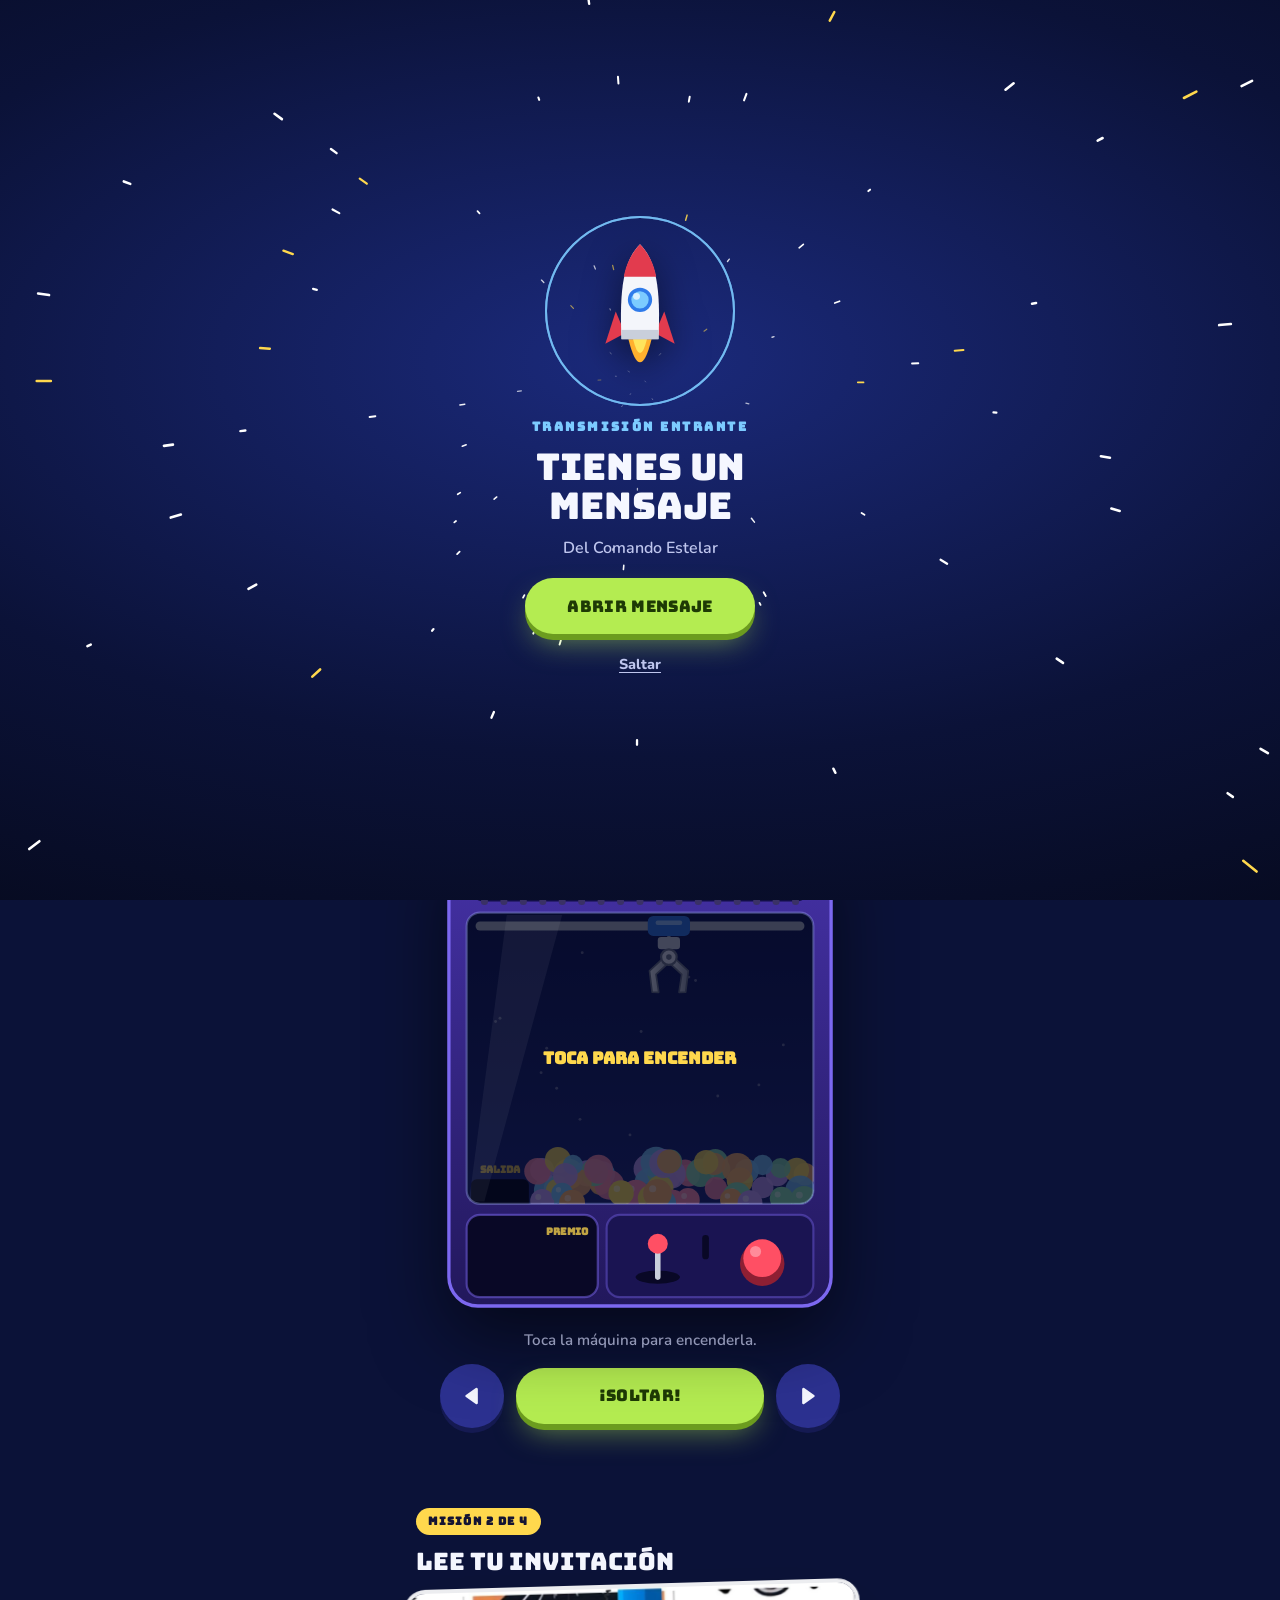
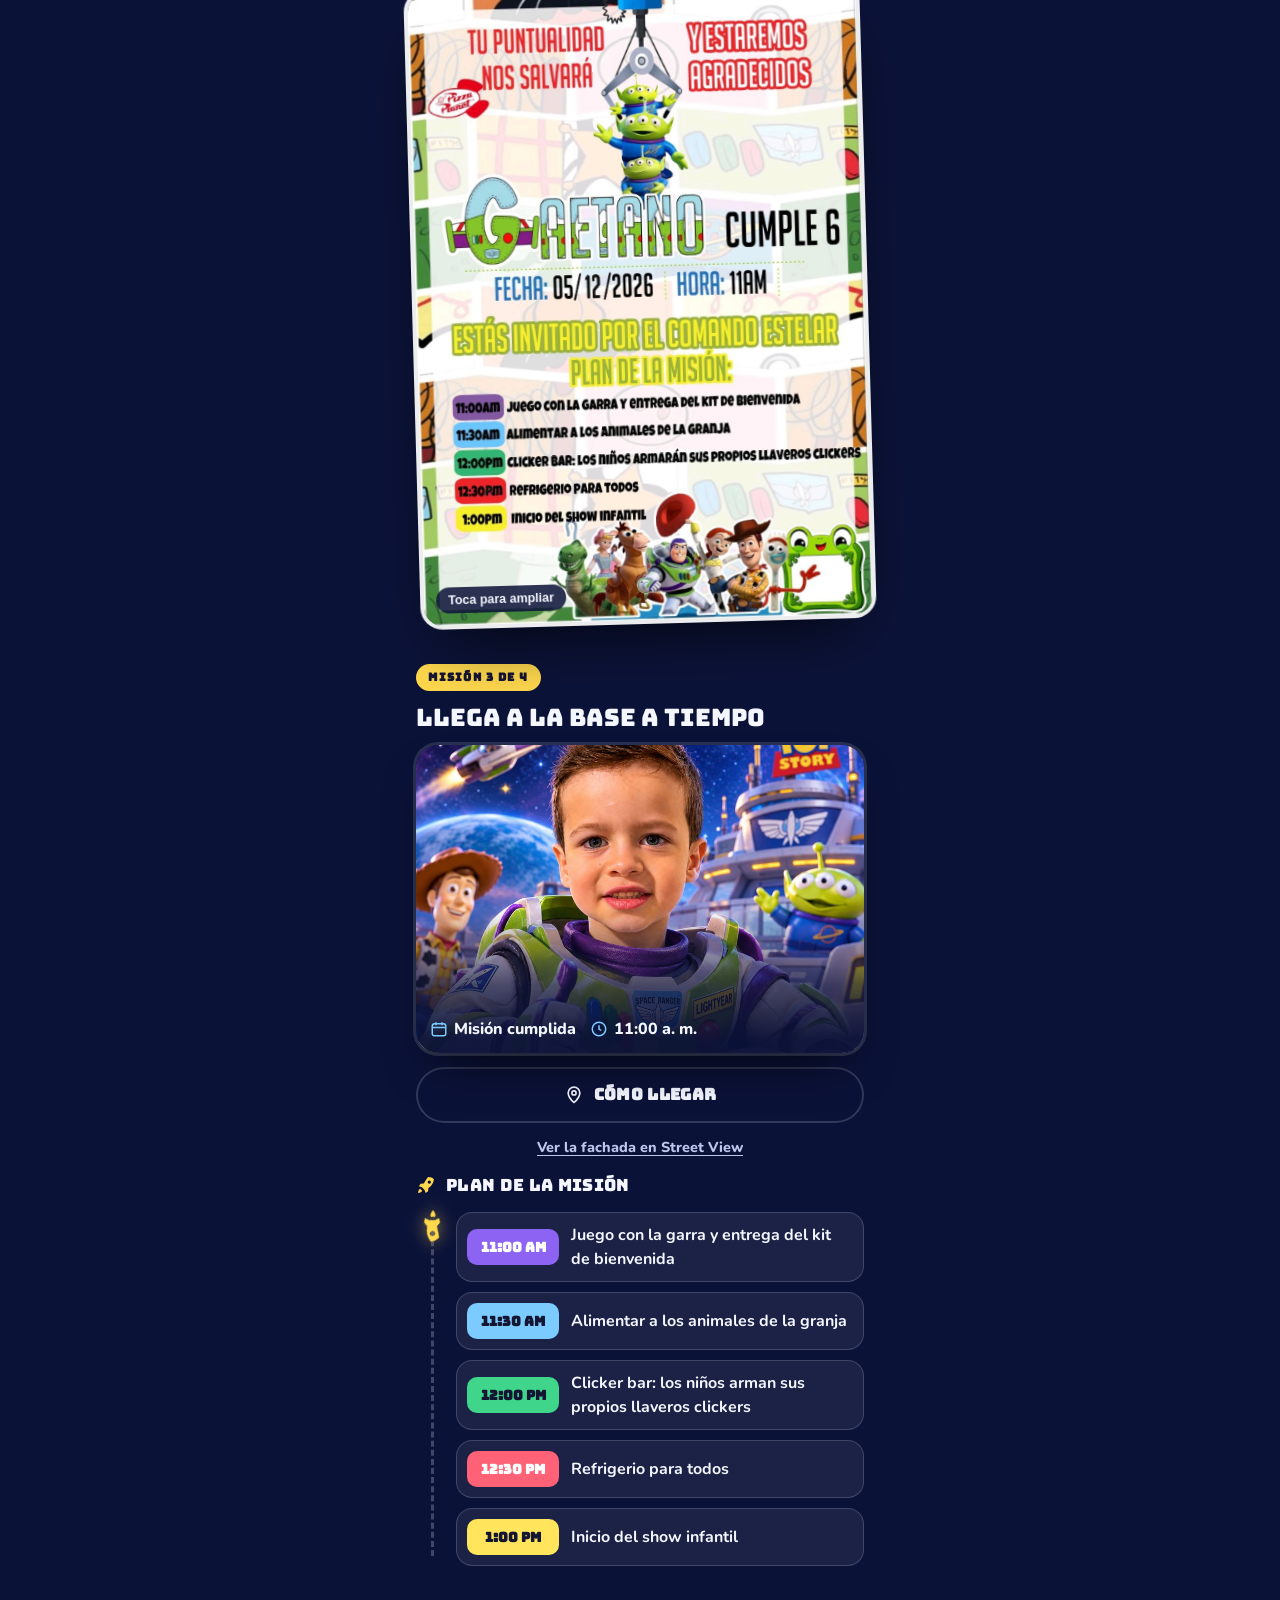
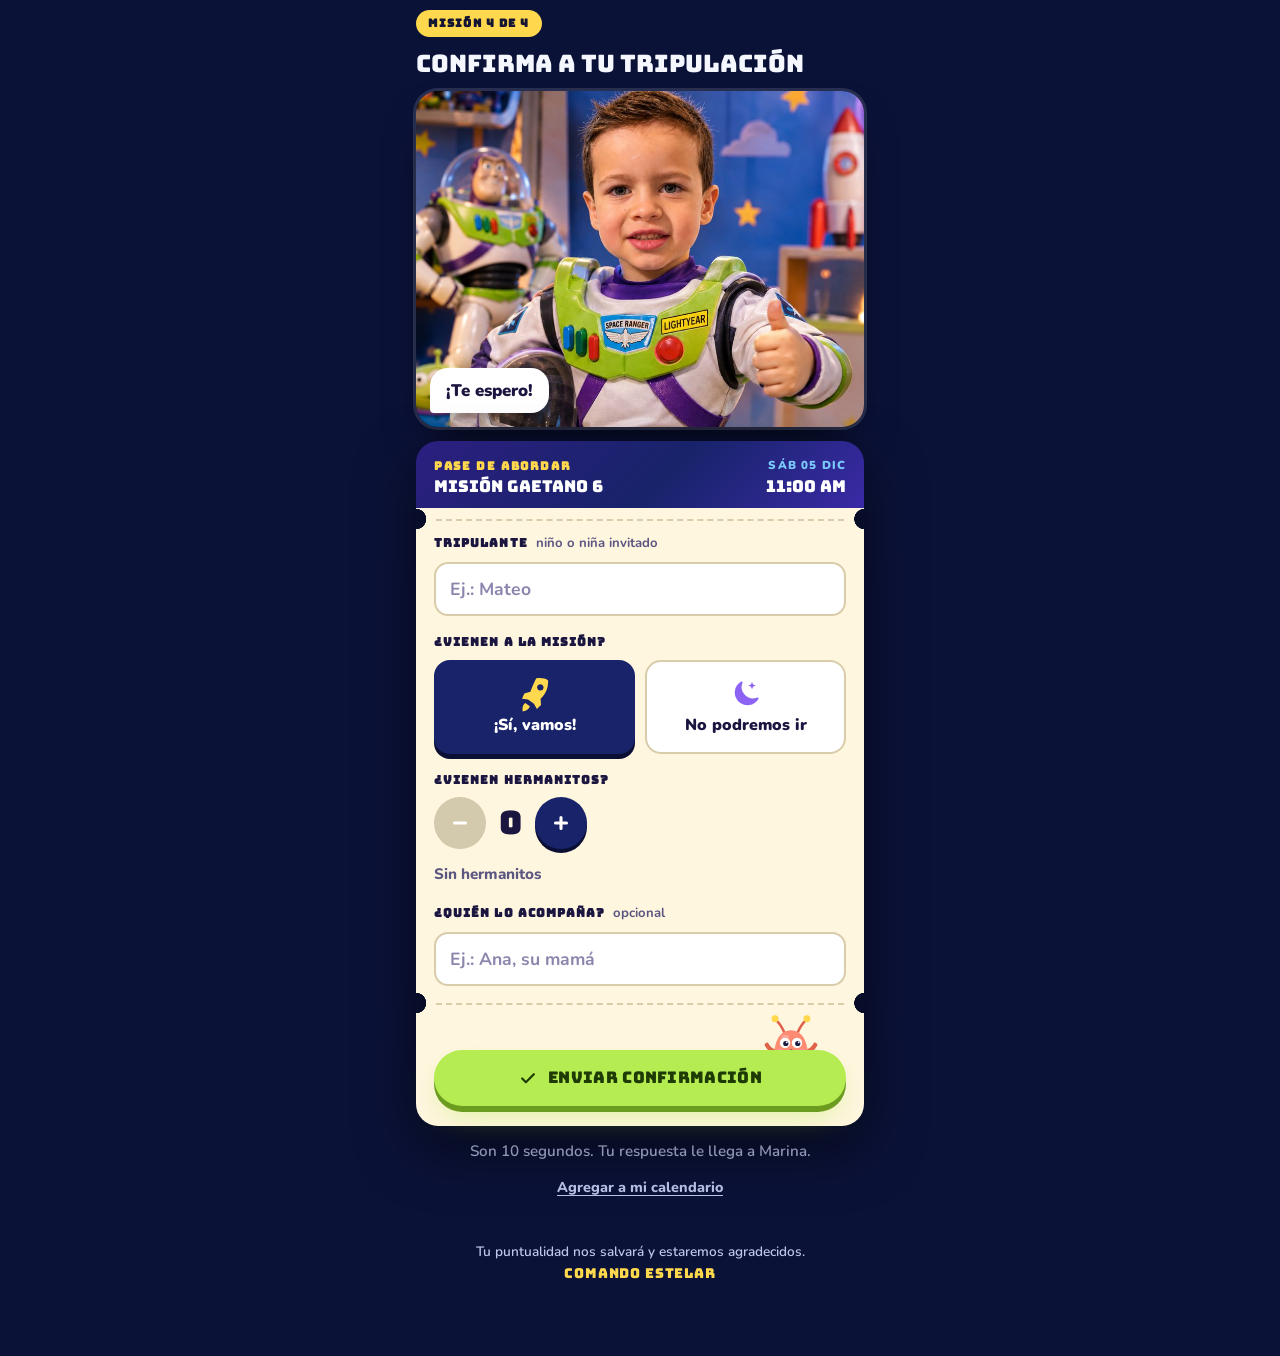
==== commit 8422d699: "Entrada con cohete, pase de abordar y celebración al confirmar Co-Authored-By: Claude Fable 5.2 <nor" ====
--- a/index.html
+++ b/index.html
@@ -224,12 +224,172 @@
 .sello{position:absolute;left:50%;top:50%;width:30px;height:30px;margin:-10px 0 0 -15px;z-index:4;color:var(--estrella);transition:opacity .2s}
 .sobre.abierto .sello{opacity:0}
 
+/* Intro: transmisión entrante, cuenta regresiva y despegue */
+body.con-intro{overflow:hidden}
+.intro{position:fixed;inset:0;z-index:60;background:radial-gradient(120% 80% at 50% 40%,#1B2A7C 0%,#0B1238 55%,#050818 100%);display:grid;place-items:center;overflow:hidden;transition:opacity .6s ease}
+.intro.fuera{opacity:0;pointer-events:none}
+#warp{position:absolute;inset:0;width:100%;height:100%}
+.intro-c{position:relative;display:flex;flex-direction:column;align-items:center;gap:12px;text-align:center;padding:24px;width:100%;max-width:420px}
+.radar{position:relative;width:190px;height:190px;display:grid;place-items:center}
+.radar i{position:absolute;inset:0;border-radius:50%;border:2px solid rgba(124,203,255,.55);animation:onda 2.4s ease-out infinite}
+.radar i:nth-child(2){animation-delay:.8s}.radar i:nth-child(3){animation-delay:1.6s}
+@keyframes onda{from{transform:scale(.35);opacity:.9}to{transform:scale(1.15);opacity:0}}
+.cohete-i{position:relative;width:74px;height:auto;overflow:visible;animation:flotar 2.2s ease-in-out infinite;filter:drop-shadow(0 10px 18px rgba(0,0,0,.5))}
+@keyframes flotar{0%,100%{transform:translateY(4px) rotate(-3deg)}50%{transform:translateY(-8px) rotate(3deg)}}
+.llama{transform-box:fill-box;transform-origin:50% 0;animation:llama .12s linear infinite alternate}
+@keyframes llama{from{transform:scaleY(.7)}to{transform:scaleY(1.15)}}
+.intro-txt{display:flex;flex-direction:column;align-items:center;gap:10px;transition:opacity .3s,transform .3s}
+.tx{margin:0;font-family:var(--f-dis);font-size:.78rem;letter-spacing:.2em;color:var(--celeste);animation:tx 1s steps(2) infinite}
+@keyframes tx{50%{opacity:.35}}
+.intro-t{font-size:clamp(1.6rem,7.6vw,2.3rem)}
+.intro-s{margin:0 0 8px;color:var(--tinta-2)}
+.intro .btn{min-width:230px;animation:latido 1.6s ease-in-out infinite}
+.saltar{appearance:none;border:0;background:none;color:var(--tinta-2);font:800 .9rem var(--f-txt);text-decoration:underline;text-underline-offset:3px;cursor:pointer;padding:10px}
+.cuenta-i{position:absolute;left:0;right:0;top:calc(50% + 70px);text-align:center;font-family:var(--f-dis);font-size:clamp(4rem,26vw,8rem);line-height:1;color:var(--estrella);text-shadow:0 6px 0 #7A5A00,0 0 40px rgba(255,216,77,.5);opacity:0;pointer-events:none}
+.cuenta-i.pum{animation:pum .7s ease-out}
+@keyframes pum{0%{transform:scale(2.2);opacity:0}25%{transform:scale(1);opacity:1}80%{opacity:1}100%{transform:scale(.8);opacity:0}}
+.cuenta-i.fin{font-size:clamp(2rem,11vw,3.4rem);color:var(--lima);text-shadow:0 5px 0 var(--lima-osc);opacity:1}
+.intro.contando .intro-txt{opacity:0;transform:translateY(10px);pointer-events:none}
+.intro.contando .radar i{animation-duration:.7s}
+.intro.contando .cohete-i{animation:tiembla .09s linear infinite}
+@keyframes tiembla{0%{transform:translate(-2px,1px) rotate(-1deg)}50%{transform:translate(2px,-1px) rotate(1deg)}100%{transform:translate(-1px,2px) rotate(0)}}
+.intro.despegando .cohete-i{animation:despega 1.1s cubic-bezier(.5,0,.9,.4) forwards}
+@keyframes despega{0%{transform:translateY(0) scale(1)}15%{transform:translateY(14px) scale(1.04)}100%{transform:translateY(-130vh) scale(1.5)}}
+.intro.despegando .llama{animation:llama2 .08s linear infinite alternate}
+@keyframes llama2{from{transform:scaleY(1.6)}to{transform:scaleY(2.6)}}
+.intro.despegando .radar i{display:none}
+.intro.despegando .intro-c{animation:tiembla .08s linear 6}
+.destello{position:absolute;inset:0;background:#fff;opacity:0;pointer-events:none;transition:opacity .25s ease}
+.intro.blanco .destello{opacity:1}
+body.revelada .poster{animation:aparece .9s cubic-bezier(.2,1.3,.4,1)}
+@keyframes aparece{from{transform:scale(1.22);opacity:0}to{transform:none;opacity:1}}
+
+/* Celebración al volver de confirmar */
+.fiesta{position:fixed;inset:0;z-index:70;background:radial-gradient(120% 80% at 50% 30%,#22308A 0%,#0B1238 60%,#050818 100%);display:grid;place-items:center;overflow:hidden;padding:24px;text-align:center}
+#confeti{position:absolute;inset:0;width:100%;height:100%;pointer-events:none}
+.fiesta-c{position:relative;z-index:2;display:flex;flex-direction:column;align-items:center;gap:14px;max-width:440px}
+.grito{margin:0;font-family:var(--f-dis);font-weight:400;font-size:clamp(1.7rem,8.4vw,3.2rem);line-height:1.12;color:var(--estrella);text-shadow:0 5px 0 #7A5A00}
+.grito .pal{display:inline-block;white-space:nowrap}
+.grito .l{display:inline-block;animation:ola 1.1s ease-in-out infinite;animation-delay:calc(var(--i) * 70ms)}
+@keyframes ola{0%,100%{transform:translateY(0) rotate(0)}30%{transform:translateY(-16px) rotate(-6deg)}60%{transform:translateY(3px) rotate(3deg)}}
+.fiesta p{margin:0;font-size:1.12rem;font-weight:800;color:var(--tinta);text-wrap:balance}
+.fiesta small{color:var(--tinta-2);font-size:1rem;font-weight:700}
+.fiesta .btn{margin-top:8px}
+.cohete-f{position:absolute;z-index:1;left:0;top:0;width:86px;height:auto;overflow:visible;animation:cruza 3.6s cubic-bezier(.45,0,.6,1) infinite;pointer-events:none;filter:drop-shadow(0 10px 18px rgba(0,0,0,.5))}
+.cohete-f .llama{animation:llama2 .08s linear infinite alternate}
+@keyframes cruza{0%{transform:translate(-30vw,108vh) rotate(27deg)}100%{transform:translate(112vw,-30vh) rotate(27deg)}}
+.fiesta.calma .cohete-f,.fiesta.calma #confeti{display:none}
+.fiesta.calma .grito{color:var(--celeste);text-shadow:0 5px 0 #17467A}
+.fiesta.calma .grito .l{animation:none}
+
+/* ===== Pase de abordar: la confirmación se llena dentro de la página ===== */
+.pase{--papel:#FFF6E0;--tp:#1B1640;--tp2:#5B5781;--linea:#D8CCAB;--marca:#5B3FE0;position:relative;display:flex;flex-direction:column;color:var(--tp);filter:drop-shadow(0 22px 28px rgba(0,0,0,.55))}
+.pase-cab{display:flex;justify-content:space-between;align-items:flex-end;gap:12px;padding:16px 18px 12px;border-radius:22px 22px 0 0;background:linear-gradient(135deg,#2B1F80,#18236A 55%,#3A2AA6);color:#fff}
+.pase-k{display:block;font-family:var(--f-dis);font-size:.72rem;letter-spacing:.14em;color:var(--estrella);margin-bottom:3px}
+.pase-cab b{display:block;font-family:var(--f-dis);font-weight:400;font-size:1.02rem;line-height:1.15}
+.pase-f{text-align:right;flex:none}
+.pase-f span{display:block;font-weight:900;font-size:.72rem;letter-spacing:.1em;color:var(--celeste);margin-bottom:3px}
+.pase-perf{position:relative;height:22px;background:radial-gradient(circle at 0 50%,transparent 10px,var(--papel) 10.5px) left/51% 100% no-repeat,radial-gradient(circle at 100% 50%,transparent 10px,var(--papel) 10.5px) right/51% 100% no-repeat}
+.pase-perf::after{content:"";position:absolute;left:20px;right:20px;top:50%;border-top:2px dashed var(--linea)}
+.pase-cuerpo{background:var(--papel);padding:4px 18px 6px;display:flex;flex-direction:column;gap:18px}
+.pase-talon{background:var(--papel);padding:30px 18px 20px;border-radius:0 0 22px 22px;display:flex;flex-direction:column;gap:12px}
+.pc{display:flex;flex-direction:column;gap:8px;border:0;margin:0;padding:0;min-width:0}
+.pc>label,.pc legend{font-family:var(--f-dis);font-size:.74rem;letter-spacing:.09em;color:var(--tp);padding:0;display:flex;flex-wrap:wrap;align-items:baseline;gap:2px 8px}
+.pc legend{margin-bottom:8px}
+.pc small{font-family:var(--f-txt);font-weight:700;font-size:.82rem;letter-spacing:0;color:var(--tp2)}
+.pase input[type=text]{min-height:54px;border-radius:14px;border:2px solid var(--linea);background:#fff;color:var(--tp);font:800 1.1rem var(--f-txt);padding:0 14px;transition:border-color .15s,box-shadow .15s}
+.pase input[type=text]::placeholder{color:#8B86AD;font-weight:700}
+.pase input[type=text]:focus{outline:0;border-color:var(--marca);box-shadow:0 0 0 4px rgba(140,99,242,.3)}
+.pase input[type=text].mal{border-color:#C62839;box-shadow:0 0 0 4px rgba(198,40,57,.18)}
+.pase input.trampa{position:absolute;left:-9999px;top:0;width:1px;min-height:0;height:1px;padding:0;border:0;opacity:0}
+.pase-err{margin:0;color:#A81C2B;font-weight:800;font-size:.9rem}
+.opc{display:grid;grid-template-columns:1fr 1fr;gap:10px}
+.op{position:relative;display:block}
+.op input{position:absolute;inset:0;width:100%;height:100%;opacity:0;margin:0;cursor:pointer}
+.op span{display:flex;flex-direction:column;align-items:center;justify-content:center;gap:6px;min-height:94px;padding:10px 8px;border-radius:16px;border:2px solid var(--linea);background:#fff;font-weight:900;font-size:1rem;text-align:center;line-height:1.15;transition:transform .15s,background .18s,color .18s,border-color .18s,box-shadow .18s}
+.op svg{width:32px;height:32px;color:#8C63F2;transition:transform .3s cubic-bezier(.2,1.7,.4,1),color .18s}
+.op input:checked+span{background:#18236A;border-color:#18236A;color:#fff;box-shadow:0 5px 0 #0A0F33}
+.op input:checked+span svg{color:var(--estrella);transform:scale(1.2) rotate(-10deg)}
+.op.no input:checked+span svg{color:var(--celeste);transform:scale(1.2) rotate(8deg)}
+.op input:focus-visible+span{outline:3px solid var(--marca);outline-offset:2px}
+.op input:active+span{transform:scale(.97)}
+.cuenta-h{display:flex;align-items:center;gap:10px}
+.pm{appearance:none;border:0;width:52px;height:52px;border-radius:50%;background:#18236A;color:#fff;cursor:pointer;display:grid;place-items:center;box-shadow:0 4px 0 #0A0F33;flex:none;touch-action:manipulation;transition:transform .1s,box-shadow .1s,background .15s}
+.pm svg{width:22px;height:22px}
+.pm:active{transform:translateY(3px);box-shadow:0 1px 0 #0A0F33}
+.pm:disabled{background:#D3C9AC;box-shadow:none;cursor:default;transform:none}
+.pm:focus-visible,.pase-cambiar:focus-visible{outline:3px solid var(--marca);outline-offset:2px}
+.pase .btn:focus-visible{outline-color:var(--marca)}
+.pase .btn{font-size:clamp(.8rem,3.9vw,1rem);white-space:nowrap;padding-inline:14px}
+#h-num{font-family:var(--f-dis);font-size:1.9rem;line-height:1;min-width:1.3ch;text-align:center;font-variant-numeric:tabular-nums}
+.h-fila{display:flex;align-items:flex-end;justify-content:flex-end;gap:0;min-height:48px;margin-left:auto}
+.h-fila svg{width:38px;height:42px;overflow:visible;animation:brinca .45s cubic-bezier(.2,1.7,.4,1)}
+@keyframes brinca{from{transform:translateY(16px) scale(.3);opacity:0}to{transform:none;opacity:1}}
+.h-txt{margin:6px 0 0;font-weight:800;color:var(--tp2);font-size:.95rem}
+.pliegue{display:grid;grid-template-rows:0fr;opacity:0;visibility:hidden;margin-top:-18px;transition:grid-template-rows .3s ease,opacity .25s ease,margin-top .3s ease,visibility 0s .3s}
+.pliegue>div{overflow:hidden;min-height:0;display:flex;flex-direction:column;gap:18px;padding:0 6px;margin:0 -6px}
+.pliegue.abierto{grid-template-rows:1fr;opacity:1;visibility:visible;margin-top:0;transition:grid-template-rows .3s ease,opacity .25s ease,margin-top .3s ease,visibility 0s}
+.pliegue.abierto>div{padding:6px;margin:-6px}
+.pase-fallo{margin:0 0 24px;background:#FBE3E4;border:2px solid #E9A6AD;color:#8E1B28;border-radius:12px;padding:10px 12px;font-weight:800;font-size:.92rem}
+.pase .btn[disabled]{cursor:progress;filter:saturate(.7)}
+.giro{width:18px;height:18px;border-radius:50%;border:3px solid rgba(30,58,5,.25);border-top-color:var(--lima-osc);animation:giro .7s linear infinite;flex:none}
+@keyframes giro{to{transform:rotate(360deg)}}
+.pase.sacude{animation:tiembla .09s linear 4}
+.pase-resumen{background:var(--papel);padding:4px 18px 6px;display:flex;flex-direction:column;gap:6px}
+.pase-resumen .k{font-family:var(--f-dis);font-size:.74rem;letter-spacing:.09em;color:var(--tp2)}
+.pase-resumen b{font-family:var(--f-dis);font-weight:400;font-size:1.7rem;line-height:1.05;overflow-wrap:anywhere}
+.pase-resumen p{margin:0;font-weight:800}
+.pase-fin{display:flex;align-items:center;justify-content:space-between;gap:12px;margin-top:6px}
+.pase-fin p{color:var(--tp2);font-weight:700;font-size:.92rem;text-wrap:balance}
+.sello-p{flex:none;font-family:var(--f-dis);font-size:1rem;letter-spacing:.08em;color:#C62839;border:3px solid currentColor;border-radius:10px;padding:7px 12px;transform:rotate(-8deg);opacity:.9}
+.pase.no-va .sello-p{color:#1F5E99}
+.pase.listo .sello-p{animation:sello .55s cubic-bezier(.2,1.5,.4,1)}
+@keyframes sello{0%{transform:rotate(-8deg) scale(2.8);opacity:0}55%{transform:rotate(-8deg) scale(.92);opacity:1}100%{transform:rotate(-8deg) scale(1);opacity:.9}}
+.pase.listo .pase-talon{padding-top:6px}
+.pase-cambiar{appearance:none;border:0;background:none;color:var(--tp2);font:800 .95rem var(--f-txt);text-decoration:underline;text-underline-offset:3px;cursor:pointer;min-height:44px;align-self:center;padding:0 12px}
+
 @media (prefers-reduced-motion:reduce){
   *,*::before,*::after{animation:none!important;transition:none!important}
 }
 </style>
 </head>
 <body>
+<div class="intro" id="intro">
+  <canvas id="warp" aria-hidden="true"></canvas>
+  <div class="intro-c">
+    <div class="radar" aria-hidden="true"><i></i><i></i><i></i>
+      <svg class="cohete-i" viewBox="0 0 64 120"><path class="llama" d="M22 84 Q32 124 42 84 Z" fill="#FFB02E"/><path class="llama" d="M26 84 Q32 108 38 84 Z" fill="#FFE45C"/><path d="M11 60 L2 88 L19 79 Z" fill="#E23B4E"/><path d="M53 60 L62 88 L45 79 Z" fill="#E23B4E"/><path d="M32 2 C46 16 50 40 48 84 L16 84 C14 40 18 16 32 2 Z" fill="#F4F6FB"/><path d="M32 2 C39 9 44 19 46 30 L18 30 C20 19 25 9 32 2 Z" fill="#E23B4E"/><circle cx="32" cy="50" r="9" fill="#7CCBFF" stroke="#2F7BEA" stroke-width="3"/><circle cx="29" cy="47" r="3" fill="#fff" opacity=".7"/><rect x="16" y="76" width="32" height="8" fill="#C9CFDB"/></svg>
+    </div>
+    <div class="intro-txt">
+      <p class="tx">Transmisión entrante</p>
+      <h2 class="intro-t" id="intro-t">Tienes un mensaje</h2>
+      <p class="intro-s">Del Comando Estelar</p>
+      <button class="btn btn-lima" id="intro-abrir" type="button">Abrir mensaje</button>
+      <button class="saltar" id="intro-saltar" type="button">Saltar</button>
+    </div>
+  </div>
+  <div class="cuenta-i" id="cuenta-i" aria-hidden="true"></div>
+  <div class="destello"></div>
+</div>
+<script>
+(function () {
+  var i = document.getElementById('intro');
+  if (matchMedia('(prefers-reduced-motion: reduce)').matches) i.hidden = true;
+  else document.body.classList.add('con-intro');
+})();
+</script>
+
+<div class="fiesta" id="fiesta" hidden>
+  <canvas id="confeti" aria-hidden="true"></canvas>
+  <svg class="cohete-f" viewBox="0 0 64 120" aria-hidden="true"><path class="llama" d="M22 84 Q32 124 42 84 Z" fill="#FFB02E"/><path class="llama" d="M26 84 Q32 108 38 84 Z" fill="#FFE45C"/><path d="M11 60 L2 88 L19 79 Z" fill="#E23B4E"/><path d="M53 60 L62 88 L45 79 Z" fill="#E23B4E"/><path d="M32 2 C46 16 50 40 48 84 L16 84 C14 40 18 16 32 2 Z" fill="#F4F6FB"/><path d="M32 2 C39 9 44 19 46 30 L18 30 C20 19 25 9 32 2 Z" fill="#E23B4E"/><circle cx="32" cy="50" r="9" fill="#7CCBFF" stroke="#2F7BEA" stroke-width="3"/><circle cx="29" cy="47" r="3" fill="#fff" opacity=".7"/><rect x="16" y="76" width="32" height="8" fill="#C9CFDB"/></svg>
+  <div class="fiesta-c">
+    <h2 class="grito" id="grito">¡Te esperamooos!</h2>
+    <p id="fiesta-p"></p>
+    <small id="fiesta-s"></small>
+    <button class="btn btn-lima" id="fiesta-ok" type="button">Ver la invitación</button>
+  </div>
+</div>
+
 <canvas id="estrellas" aria-hidden="true"></canvas>
 <div class="lluvia" id="lluvia" aria-hidden="true"></div>
 
@@ -390,16 +550,70 @@
       <img src="img/te-espero.jpg" width="880" height="880" loading="lazy" alt="El cumpleañero con su traje de guardián espacial levanta el pulgar">
       <span class="bocadillo" id="bocadillo">¡Te espero!</span>
     </div>
-    <div class="acciones">
-      <div class="con-ali">
-        <svg class="asoma" viewBox="-30 -58 60 62" aria-hidden="true"><g id="ali-asoma"></g></svg>
-        <a class="btn btn-lima" id="confirmar" href="https://n8n.mygisselle.com/form/gaetano-6-confirmar" target="_blank" rel="noopener">
-          <svg viewBox="0 0 24 24" fill="none" stroke="currentColor" stroke-width="2.6" stroke-linecap="round" stroke-linejoin="round" aria-hidden="true"><path d="M5 12.5l4.5 4.5L19 7.5"/></svg>
-          Confirmar asistencia
-        </a>
+    <form class="pase" id="pase" novalidate autocomplete="off">
+      <div class="pase-cab">
+        <div><span class="pase-k">Pase de abordar</span><b>Misión Gaetano 6</b></div>
+        <div class="pase-f"><span id="pase-dia">SÁB 05 DIC</span><b>11:00 AM</b></div>
       </div>
-    </div>
-    <p class="guia">Se abre un formulario corto. Son 10 segundos.</p>
+      <div class="pase-perf" aria-hidden="true"></div>
+      <div class="pase-cuerpo" id="pase-campos">
+        <div class="pc">
+          <label for="p-nombre">Tripulante <small>niño o niña invitado</small></label>
+          <input type="text" id="p-nombre" name="nombre" maxlength="40" placeholder="Ej.: Mateo" autocapitalize="words" enterkeyhint="done" aria-describedby="e-nombre">
+          <p class="pase-err" id="e-nombre" role="alert" hidden>Escribe el nombre del invitado.</p>
+        </div>
+        <fieldset class="pc">
+          <legend>¿Vienen a la misión?</legend>
+          <div class="opc">
+            <label class="op"><input type="radio" name="asiste" value="si" checked><span><svg viewBox="0 0 24 24" fill="currentColor" aria-hidden="true"><path d="M14.5 2.5c3 0 5.5 1 7 2.5-.4 4.6-3 8.2-6.6 10.6l-.4 3.9-3 2-1.2-3.6-3.2-3.2-3.6-1.2 2-3 3.9-.4C11.8 6.4 13.5 3.6 14.5 2.5Zm1.5 4a2 2 0 1 0 0 4 2 2 0 0 0 0-4ZM5 16.5c-1.5.6-2.4 2.4-2.5 5 2.6-.1 4.4-1 5-2.5L5 16.5Z"/></svg>¡Sí, vamos!</span></label>
+            <label class="op no"><input type="radio" name="asiste" value="no"><span><svg viewBox="0 0 24 24" fill="currentColor" aria-hidden="true"><path d="M20.5 14.6A8.5 8.5 0 0 1 9.4 3.5a.7.7 0 0 0-.9-.9A9.5 9.5 0 1 0 21.4 15.5a.7.7 0 0 0-.9-.9Z"/><path d="M16.5 3l.8 1.9 1.9.8-1.9.8-.8 1.9-.8-1.9-1.9-.8 1.9-.8.8-1.9Z"/></svg>No podremos ir</span></label>
+          </div>
+        </fieldset>
+        <div class="pliegue abierto" id="pl-va"><div>
+          <fieldset class="pc">
+            <legend>¿Vienen hermanitos?</legend>
+            <div class="cuenta-h">
+              <button class="pm" id="h-menos" type="button" aria-label="Un hermanito menos" disabled><svg viewBox="0 0 24 24" fill="none" stroke="currentColor" stroke-width="3.4" stroke-linecap="round" aria-hidden="true"><path d="M6 12h12"/></svg></button>
+              <output id="h-num" for="h-menos h-mas" aria-live="polite">0</output>
+              <button class="pm" id="h-mas" type="button" aria-label="Un hermanito más"><svg viewBox="0 0 24 24" fill="none" stroke="currentColor" stroke-width="3.4" stroke-linecap="round" aria-hidden="true"><path d="M6 12h12M12 6v12"/></svg></button>
+              <div class="h-fila" id="h-fila" aria-hidden="true"></div>
+            </div>
+            <p class="h-txt" id="h-txt">Sin hermanitos</p>
+          </fieldset>
+          <div class="pliegue" id="pl-edades"><div>
+            <div class="pc">
+              <label for="p-edades">Edades de los hermanitos <small>opcional</small></label>
+              <input type="text" id="p-edades" name="edades" maxlength="40" placeholder="Ej.: 2 y 4 años" enterkeyhint="done">
+            </div>
+          </div></div>
+          <div class="pc">
+            <label for="p-adulto">¿Quién lo acompaña? <small>opcional</small></label>
+            <input type="text" id="p-adulto" name="adulto" maxlength="60" placeholder="Ej.: Ana, su mamá" autocapitalize="words" enterkeyhint="done">
+          </div>
+        </div></div>
+        <input class="trampa" type="text" name="web" tabindex="-1" autocomplete="off" aria-hidden="true">
+      </div>
+      <div class="pase-resumen" id="pase-resumen" hidden>
+        <span class="k">Tripulante</span>
+        <b id="r-nombre"></b>
+        <p id="r-detalle"></p>
+        <div class="pase-fin"><p id="r-nota">Marina ya tiene tu respuesta.</p><span class="sello-p" id="sello-p">Confirmado</span></div>
+      </div>
+      <div class="pase-perf" aria-hidden="true"></div>
+      <div class="pase-talon">
+        <p class="pase-fallo" id="pase-fallo" role="alert" hidden></p>
+        <div class="con-ali" id="con-confirmar">
+          <svg class="asoma" viewBox="-30 -58 60 62" aria-hidden="true"><g id="ali-asoma"></g></svg>
+          <button class="btn btn-lima" id="confirmar" type="submit">
+            <svg id="confirmar-ico" viewBox="0 0 24 24" fill="none" stroke="currentColor" stroke-width="2.6" stroke-linecap="round" stroke-linejoin="round" aria-hidden="true"><path d="M5 12.5l4.5 4.5L19 7.5"/></svg>
+            <span class="giro" id="confirmar-giro" hidden></span>
+            <span id="confirmar-txt">Enviar confirmación</span>
+          </button>
+        </div>
+        <button class="pase-cambiar" id="pase-cambiar" type="button" hidden>Cambiar mi respuesta</button>
+      </div>
+    </form>
+    <p class="guia" id="guia-m4">Son 10 segundos. Tu respuesta le llega a Marina.</p>
     <div class="mini"><a id="calendario" href="#" target="_blank" rel="noopener" hidden>Agregar a mi calendario</a></div>
   </section>
 
@@ -440,7 +654,8 @@
   fecha: '2026-12-05T11:00:00-05:00',  // sábado 5 de diciembre de 2026, 11:00 a. m. (hora de Perú)
   lugar: '',                   // nombre del local
   destino: '-16.4153996,-71.5606689',
-  fachada: 'https://maps.app.goo.gl/TRuzWMEhuGGWNXZQ8'
+  fachada: 'https://maps.app.goo.gl/TRuzWMEhuGGWNXZQ8',
+  confirmar: 'https://n8n.mygisselle.com/webhook/gaetano-6-rsvp'   // adonde viaja la confirmación (flujo de n8n). Vacío = modo prueba: no envía nada
 };
 
 const $ = id => document.getElementById(id);
@@ -472,6 +687,12 @@
 }
 function aplicaNombre() {
   NOMBRE = leeNombre();
+  // El nombre se recuerda en este teléfono.
+  try {
+    if (NOMBRE) localStorage.setItem('mg6_nombre', NOMBRE);
+    else NOMBRE = (localStorage.getItem('mg6_nombre') || '').replace(/[^A-Za-zÁÉÍÓÚÜÑáéíóúüñ ]/g, '').slice(0, 24);
+  } catch (e) {}
+  $('intro-t').textContent = NOMBRE ? 'Mensaje para ' + NOMBRE : 'Tienes un mensaje';
   $('titular').textContent = '¡' + (NOMBRE || 'Guardián') + ', el Comando Estelar te necesita!';
   $('bocadillo').textContent = NOMBRE ? '¡Te espero, ' + NOMBRE + '!' : '¡Te espero!';
 }
@@ -543,7 +764,7 @@
 
 /* ===== Música original (aire vaquero, se genera en el navegador) y efectos ===== */
 const Musica = (() => {
-  let ac, master, timer, tk = 0, prox = 0, sonando = false, ruido, silencio;
+  let ac, master, timer, tk = 0, prox = 0, sonando = false, activo = true, ruido, silencio;
   const T = 60 / 116 / 3;                     // un tresillo de corchea: da el balanceo
   const AC = { C: { r: 48, q: 43, t: [60, 64, 67] }, F: { r: 41, q: 48, t: [60, 65, 69] }, G: { r: 43, q: 50, t: [59, 62, 67] }, G7: { r: 43, q: 50, t: [59, 62, 65] }, D7: { r: 50, q: 45, t: [60, 62, 66] } };
   const FORMA = ['C', 'C', 'F', 'C', 'G', 'G', 'C', 'G7', 'F', 'F', 'C', 'C', 'D7', 'D7', 'G', 'G7'];
@@ -617,26 +838,43 @@
     } catch (e) {}
   }
   document.addEventListener('visibilitychange', () => { if (!ac) return; if (document.hidden) ac.suspend(); else if (sonando) ac.resume(); });
+  function rugido(dur) {                       // motor del cohete
+    const t = ac.currentTime, n = Math.floor(ac.sampleRate * dur), buf = ac.createBuffer(1, n, ac.sampleRate), d = buf.getChannelData(0);
+    for (let i = 0; i < n; i++) d[i] = Math.random() * 2 - 1;
+    const src = ac.createBufferSource(), f = ac.createBiquadFilter(), g = ac.createGain();
+    src.buffer = buf; f.type = 'lowpass'; f.frequency.setValueAtTime(180, t); f.frequency.exponentialRampToValueAtTime(2400, t + dur);
+    g.gain.setValueAtTime(.0001, t); g.gain.exponentialRampToValueAtTime(.35, t + .25); g.gain.exponentialRampToValueAtTime(.0001, t + dur);
+    src.connect(f); f.connect(g); g.connect(master); src.start(t); src.stop(t + dur + .05);
+  }
+  function crea() {
+    if (ac) return true;
+    const C = window.AudioContext || window.webkitAudioContext; if (!C) return false;
+    desbloquea();
+    ac = new C(); master = ac.createGain(); master.gain.value = .8; master.connect(ac.destination);
+    ruido = ac.createBuffer(1, ac.sampleRate * .1, ac.sampleRate);
+    const d = ruido.getChannelData(0); for (let i = 0; i < d.length; i++) d[i] = Math.random() * 2 - 1;
+    return true;
+  }
   return {
+    silenciada() { return !!ac && !activo; },
+    preparar() { if (!crea()) return false; ac.resume(); return true; },   // deja listos los efectos sin arrancar la música
     iniciar() {
-      if (!ac) {
-        const C = window.AudioContext || window.webkitAudioContext; if (!C) return false;
-        desbloquea();
-        ac = new C(); master = ac.createGain(); master.gain.value = .8; master.connect(ac.destination);
-        ruido = ac.createBuffer(1, ac.sampleRate * .1, ac.sampleRate);
-        const d = ruido.getChannelData(0); for (let i = 0; i < d.length; i++) d[i] = Math.random() * 2 - 1;
-      }
+      if (!crea()) return false;
       ac.resume(); if (sonando) return true;
+      activo = true; master.gain.setTargetAtTime(.8, ac.currentTime, .05);
       prox = ac.currentTime + .08; tk = 0; timer = setInterval(ciclo, 25); sonando = true; return true;
     },
     alternar() {
       if (!ac) return this.iniciar();
-      if (sonando) { clearInterval(timer); sonando = false; master.gain.setTargetAtTime(0, ac.currentTime, .05); try { silencio && silencio.pause(); } catch (e) {} }
-      else { desbloquea(); ac.resume(); master.gain.setTargetAtTime(.8, ac.currentTime, .05); prox = ac.currentTime + .08; timer = setInterval(ciclo, 25); sonando = true; }
+      if (sonando) { clearInterval(timer); sonando = false; activo = false; master.gain.setTargetAtTime(0, ac.currentTime, .05); try { silencio && silencio.pause(); } catch (e) {} }
+      else { activo = true; desbloquea(); ac.resume(); master.gain.setTargetAtTime(.8, ac.currentTime, .05); prox = ac.currentTime + .08; timer = setInterval(ciclo, 25); sonando = true; }
       return sonando;
     },
     efecto(tipo) {
-      if (!ac || !sonando) return;
+      if (!ac || !activo) return;
+      if (tipo === 'bip') barrido(880, 860, .12, 'square', .09);
+      if (tipo === 'bipfin') barrido(1320, 1300, .45, 'square', .1);
+      if (tipo === 'despegue') { barrido(70, 520, 1.3, 'sawtooth', .12); rugido(1.4); }
       if (tipo === 'mueve') barrido(160, 230, .3, 'sawtooth', .025);
       if (tipo === 'baja') barrido(420, 180, .8, 'sawtooth', .03);
       if (tipo === 'sube') barrido(180, 420, .8, 'sawtooth', .03);
@@ -886,9 +1124,160 @@
 document.querySelectorAll('[data-cerrar]').forEach(b => b.addEventListener('click', () => b.closest('dialog').close()));
 document.querySelectorAll('dialog').forEach(d => d.addEventListener('click', e => { if (e.target === d) d.close(); }));
 $('inv').addEventListener('click', () => { abre($('d-zoom')); marca('m2'); });
-$('confirmar').addEventListener('click', () => { marca('m4'); chispas($('lluvia'), innerWidth / 2, innerHeight * .6, 30); });
+
+/* ===== Pase de abordar: la confirmación se llena aquí mismo y viaja al flujo de n8n, sin salir de la página ===== */
+const Pase = (() => {
+  const f = $('pase'), nom = $('p-nombre'), eda = $('p-edades'), adu = $('p-adulto'), btn = $('confirmar');
+  const COL = [['#A07CFF', '#7552E0'], ['#5CC8FF', '#2F9BD6'], ['#FFC93C', '#E0A21A']];
+  const t0 = Date.now(); let herm = 0, enviando = false;
+  const va = () => f.elements.asiste.value !== 'no';
+  const limpia = (v, n) => String(v || '').replace(/[<>]/g, ' ').replace(/\s+/g, ' ').trim().slice(0, n);
+  function pinta() {
+    $('h-num').textContent = herm; $('h-menos').disabled = herm <= 0; $('h-mas').disabled = herm >= 3;
+    const quien = limpia(nom.value, 24).split(' ')[0];
+    $('h-txt').textContent = herm ? '+' + herm + (herm > 1 ? ' hermanitos' : ' hermanito') : (quien ? 'Solo ' + quien : 'Sin hermanitos');
+    const fila = $('h-fila');
+    while (fila.children.length > herm) fila.lastChild.remove();
+    while (fila.children.length < herm) { const i = fila.children.length; fila.insertAdjacentHTML('beforeend', '<svg viewBox="-30 -58 60 62"><g class="ali">' + marcianito(COL[i][0], COL[i][1], i * .5) + '</g></svg>'); }
+    $('pl-edades').classList.toggle('abierto', herm > 0);
+    $('pl-va').classList.toggle('abierto', va());
+    $('confirmar-txt').textContent = enviando ? 'Enviando…' : (va() ? 'Enviar confirmación' : 'Avisar que no iremos');
+    $('confirmar-ico').style.display = enviando ? 'none' : ''; $('confirmar-giro').hidden = !enviando; btn.disabled = enviando;
+  }
+  function sacude() { if (reducir) return; f.classList.remove('sacude'); void f.offsetWidth; f.classList.add('sacude'); }
+  $('h-mas').addEventListener('click', () => { if (herm < 3) { herm++; pinta(); Musica.efecto('pop'); } });
+  $('h-menos').addEventListener('click', () => { if (herm > 0) { herm--; pinta(); Musica.efecto('tic'); } });
+  f.addEventListener('change', e => { if (e.target.name === 'asiste') { pinta(); Musica.efecto('tic'); } });
+  nom.addEventListener('input', () => { nom.classList.remove('mal'); $('e-nombre').hidden = true; pinta(); });
+  f.addEventListener('keydown', e => { if (e.key === 'Enter' && e.target.matches('input[type=text]')) { e.preventDefault(); e.target.blur(); } });
+
+  async function manda(d) {
+    if (!FIESTA.confirmar) { await espera(900); return true; }   // modo prueba: no envía nada
+    const c = new AbortController(), t = setTimeout(() => c.abort(), 15000);
+    try {
+      const r = await fetch(FIESTA.confirmar, { method: 'POST', body: new URLSearchParams({ ...d, web: f.elements.web.value, ms: Date.now() - t0 }), signal: c.signal });
+      if (!r.ok) return false;
+      const j = await r.json().catch(() => null);
+      return !!(j && j.ok === true);
+    } finally { clearTimeout(t); }
+  }
+  function listo(d) {
+    const si = d.asiste !== 'no', h = Number(d.hermanos) || 0;
+    f.classList.add('listo'); f.classList.toggle('no-va', !si);
+    $('pase-campos').hidden = true; $('pase-resumen').hidden = false; $('con-confirmar').hidden = true; $('pase-cambiar').hidden = false; $('pase-fallo').hidden = true;
+    $('r-nombre').textContent = d.nombre;
+    $('r-detalle').textContent = si ? (h ? '+' + h + (h > 1 ? ' hermanitos' : ' hermanito') + (d.edades ? ' (' + d.edades + ')' : '') : 'Sin hermanitos') + (d.adulto ? ' · Acompaña: ' + d.adulto : '') : 'No podrán ir a la misión.';
+    $('r-nota').textContent = si ? 'Marina ya tiene tu respuesta.' : 'Marina ya tiene tu aviso.';
+    $('sello-p').textContent = si ? 'Confirmado' : 'Avisado';
+    $('guia-m4').textContent = si ? '¡Nos vemos en la misión!' : '¡Gracias por avisar!';
+    marca('m4');
+  }
+  $('pase-cambiar').addEventListener('click', () => {
+    f.classList.remove('listo', 'no-va');
+    $('pase-campos').hidden = false; $('pase-resumen').hidden = true; $('con-confirmar').hidden = false; $('pase-cambiar').hidden = true;
+    $('guia-m4').textContent = 'Cambia lo que necesites y vuelve a enviar.'; pinta(); nom.focus();
+  });
+  f.addEventListener('submit', async e => {
+    e.preventDefault(); if (enviando) return;
+    const nombre = limpia(nom.value, 40);
+    if (nombre.length < 2) { nom.classList.add('mal'); $('e-nombre').hidden = false; nom.focus(); sacude(); return; }
+    const d = { nombre, asiste: va() ? 'si' : 'no', hermanos: va() ? herm : 0, edades: va() && herm ? limpia(eda.value, 40) : '', adulto: va() ? limpia(adu.value, 60) : '' };
+    enviando = true; $('pase-fallo').hidden = true; pinta(); Musica.preparar();
+    let ok = false; try { ok = await manda(d); } catch (err) {}
+    enviando = false; pinta();
+    if (!ok) { $('pase-fallo').textContent = 'No se pudo enviar. Revisa tu conexión y toca de nuevo.'; $('pase-fallo').hidden = false; sacude(); return; }
+    try { localStorage.setItem('mg6_rsvp', JSON.stringify(d)); } catch (err) {}
+    listo(d);
+    const r = btn.getBoundingClientRect(), si = d.asiste !== 'no';
+    if (si) { chispas($('lluvia'), innerWidth / 2, Math.min(innerHeight * .7, Math.max(80, r.top)), 30); Musica.efecto('gana'); }
+    await espera(reducir ? 0 : 750);
+    fiesta(si ? 'gracias' : 'aviso', nombre.split(' ')[0]);
+  });
+  return {
+    inicia() {
+      try { const dia = new Date(FIESTA.fecha).toLocaleDateString('es-PE', { weekday: 'short', day: '2-digit', month: 'short', timeZone: 'America/Lima' }).replace(/[.,]/g, '').toUpperCase(); if (dia.length > 6) $('pase-dia').textContent = dia; } catch (e) {}
+      let d = null; try { d = JSON.parse(localStorage.getItem('mg6_rsvp') || 'null'); } catch (e) {}
+      if (d && d.nombre) {
+        nom.value = d.nombre; herm = Math.max(0, Math.min(3, Number(d.hermanos) || 0)); eda.value = d.edades || ''; adu.value = d.adulto || '';
+        f.elements.asiste.value = d.asiste === 'no' ? 'no' : 'si'; pinta(); listo(d);
+      } else { if (NOMBRE && !nom.value) nom.value = NOMBRE; pinta(); }
+    }
+  };
+})();
+
+/* ===== Intro: transmisión entrante, cuenta regresiva y despegue ===== */
+(() => {
+  const intro = $('intro'); if (!intro || intro.hidden) return;
+  const cv = $('warp'), cx = cv.getContext('2d'); let W, H, vel = .35, vivo = true;
+  function medir() { const dpr = Math.min(devicePixelRatio || 1, 2); W = innerWidth; H = innerHeight; cv.width = W * dpr; cv.height = H * dpr; cx.setTransform(dpr, 0, 0, dpr, 0, 0); }
+  function nueva(e, lejos) { e.a = Math.random() * 6.283; e.r = lejos ? Math.random() * Math.max(W, H) * .7 : 4 + Math.random() * 30; e.v = .4 + Math.random() * 1.4; return e; }
+  medir(); addEventListener('resize', medir);
+  const est = Array.from({ length: 150 }, () => nueva({}, true));
+  function pinta() {
+    if (!vivo) return;
+    cx.clearRect(0, 0, W, H); cx.lineCap = 'round';
+    const mx = W / 2, my = H * .42, lim = Math.hypot(W, H) * .62;
+    for (const e of est) {
+      const paso = e.v * vel * (1 + e.r / 90), r2 = e.r + paso * 3.2, c = Math.cos(e.a), n = Math.sin(e.a);
+      cx.globalAlpha = Math.min(1, .25 + e.r / 260); cx.strokeStyle = e.v > 1.5 ? '#FFD84D' : '#FFFFFF'; cx.lineWidth = Math.min(2.6, .8 + e.r / 240);
+      cx.beginPath(); cx.moveTo(mx + c * e.r, my + n * e.r); cx.lineTo(mx + c * r2, my + n * r2); cx.stroke();
+      e.r += paso; if (e.r > lim) nueva(e, false);
+    }
+    requestAnimationFrame(pinta);
+  }
+  requestAnimationFrame(pinta);
+  function cerrar() { intro.classList.add('fuera'); document.body.classList.remove('con-intro'); setTimeout(() => { vivo = false; intro.hidden = true; }, 650); }
+  $('intro-saltar').addEventListener('click', cerrar);
+  $('intro-abrir').addEventListener('click', async () => {
+    const hayAudio = Musica.preparar();
+    intro.classList.add('contando');
+    const c = $('cuenta-i');
+    for (const n of ['3', '2', '1']) { c.textContent = n; c.classList.remove('pum'); void c.offsetWidth; c.classList.add('pum'); Musica.efecto('bip'); vel *= 2.3; await espera(720); }
+    c.classList.remove('pum'); c.textContent = '¡Despegue!'; c.classList.add('fin'); Musica.efecto('bipfin'); Musica.efecto('despegue'); vel = 16;
+    intro.classList.add('despegando');
+    await espera(1050);
+    intro.classList.add('blanco'); await espera(280);
+    scrollTo(0, 0); document.body.classList.add('revelada');
+    if (hayAudio) { $('musica').hidden = !Musica.iniciar(); $('nota-musica').hidden = true; }
+    cerrar();
+  });
+})();
+
+/* ===== Celebración al confirmar ===== */
+function confeti() {
+  const cv = $('confeti'), cx = cv.getContext('2d'), dpr = Math.min(devicePixelRatio || 1, 2); let W, H;
+  function medir() { W = innerWidth; H = innerHeight; cv.width = W * dpr; cv.height = H * dpr; cx.setTransform(dpr, 0, 0, dpr, 0, 0); }
+  medir(); addEventListener('resize', medir);
+  const col = ['#FFD84D', '#B4EC51', '#7CCBFF', '#FF8FB1', '#8C63F2', '#FFFFFF'];
+  const ps = Array.from({ length: 110 }, () => ({ x: Math.random() * W, y: -Math.random() * H, w: 6 + Math.random() * 7, h: 8 + Math.random() * 10, v: 1.2 + Math.random() * 2.6, a: Math.random() * 6.28, g: (Math.random() - .5) * .2, c: col[Math.floor(Math.random() * 6)], o: Math.random() * 6.28 }));
+  (function pinta(t) {
+    if ($('fiesta').hidden) return;
+    cx.clearRect(0, 0, W, H);
+    for (const p of ps) {
+      p.y += p.v; p.x += Math.sin(t / 600 + p.o) * .9; p.a += p.g; if (p.y > H + 20) { p.y = -20; p.x = Math.random() * W; }
+      cx.save(); cx.translate(p.x, p.y); cx.rotate(p.a); cx.fillStyle = p.c; cx.fillRect(-p.w / 2, -p.h / 2, p.w, p.h * Math.abs(Math.cos(t / 300 + p.o)) + 1); cx.restore();
+    }
+    requestAnimationFrame(pinta);
+  })(0);
+}
+function fiesta(tipo, quien) {
+  const va = tipo === 'gracias', f = $('fiesta'), n = quien || NOMBRE;
+  const txt = va ? '¡Te esperamooos!' : '¡Gracias por avisar!';
+  let k = 0;   // cada letra salta con un pequeño retraso; las palabras no se parten
+  $('grito').innerHTML = txt.split(' ').map(pal => '<span class="pal">' + Array.from(pal).map(c => '<span class="l" style="--i:' + (k++) + '">' + c + '</span>').join('') + '</span>').join(' ');
+  $('fiesta-p').textContent = va ? (n ? n + ', tu' : 'Tu') + ' lugar en la tripulación está confirmado.' : 'Te vamos a extrañar en la misión.';
+  $('fiesta-s').textContent = va ? $('fecha-txt').textContent + ' · 11:00 a. m.' : '';
+  f.classList.toggle('calma', !va); f.hidden = false; document.body.classList.add('con-intro');
+  if (va && !reducir) confeti();
+}
+$('fiesta-ok').addEventListener('click', () => {
+  $('fiesta').hidden = true; document.body.classList.remove('con-intro');
+  if (!Musica.silenciada() && Musica.iniciar()) { $('musica').hidden = false; $('nota-musica').hidden = true; }
+  ir('m4', 'center');
+});
 
 aplicaNombre(); addEventListener('hashchange', aplicaNombre);
+Pase.inicia();
 </script>
 </body>
 </html>
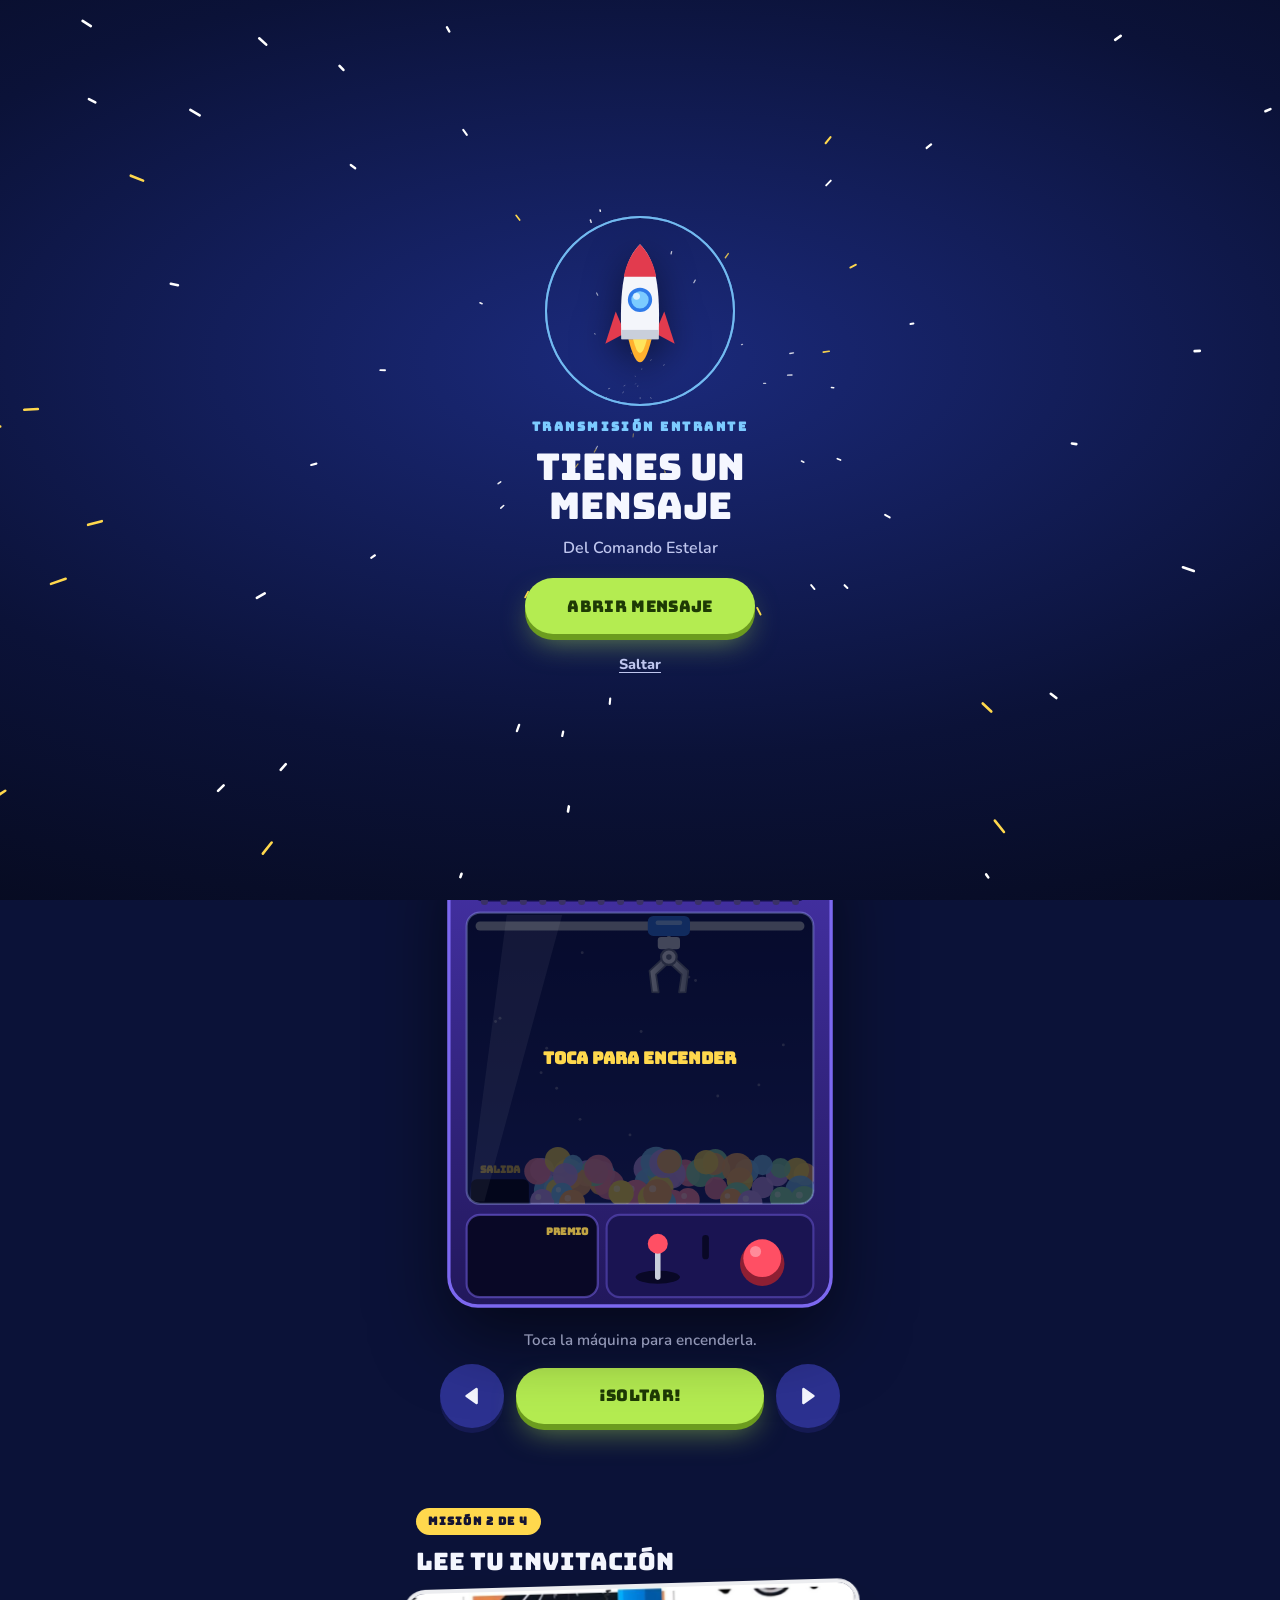
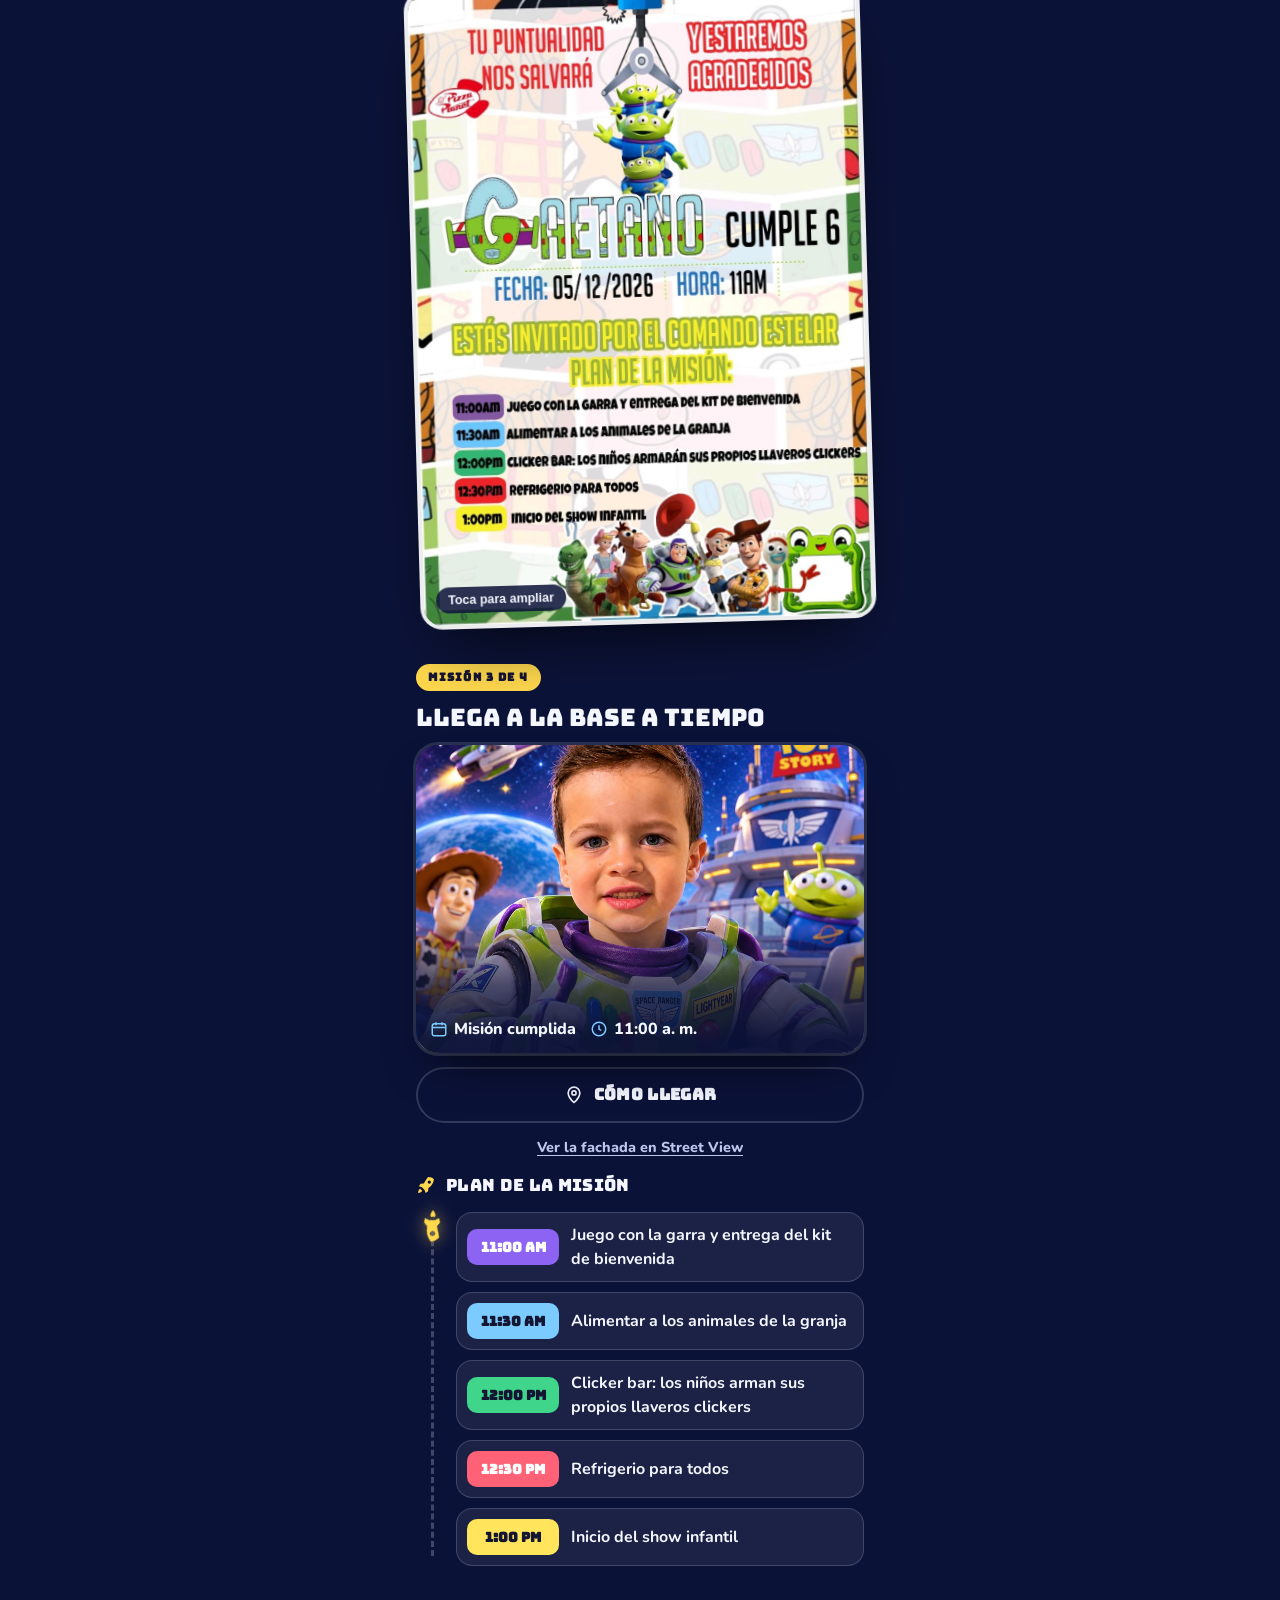
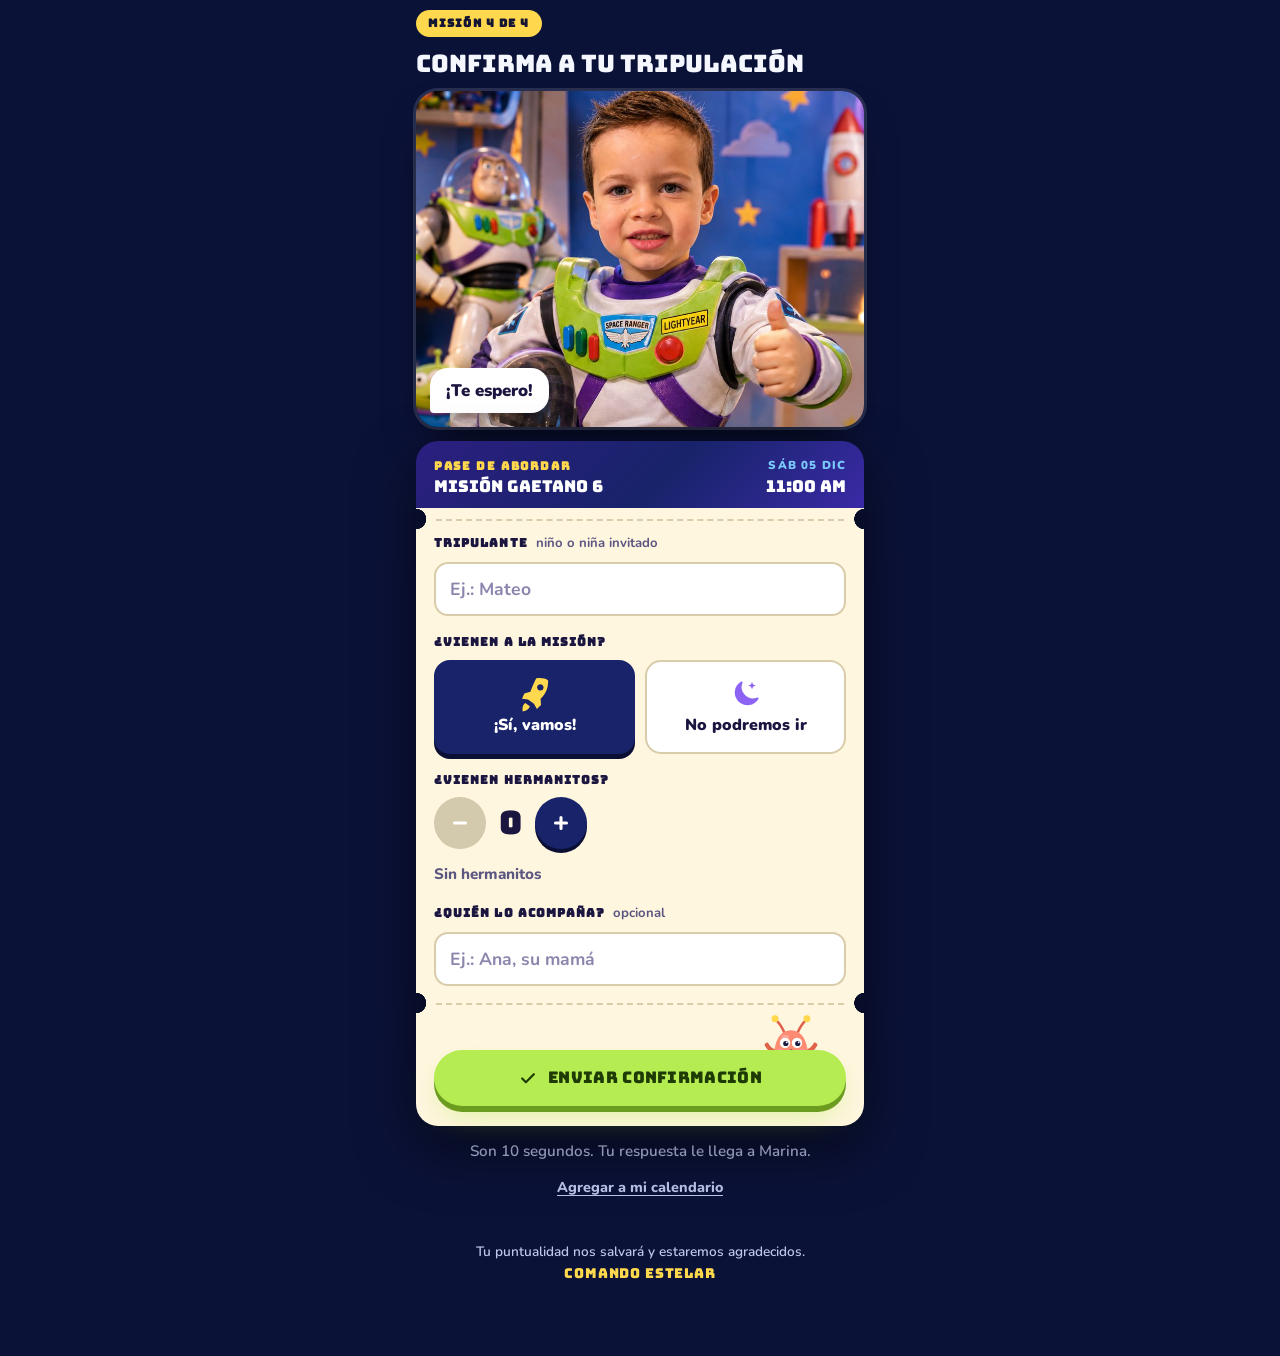
==== commit 04f66257: "Música de fondo: la canción de audio/musica.mp3 en lugar de la melodía generada - La canción suena e" ====
--- a/index.html
+++ b/index.html
@@ -762,30 +762,9 @@
   medir(); addEventListener('resize', medir); requestAnimationFrame(dibuja);
 })();
 
-/* ===== Música original (aire vaquero, se genera en el navegador) y efectos ===== */
+/* ===== Música (archivo audio/musica.mp3) y efectos (se generan en el navegador) ===== */
 const Musica = (() => {
-  let ac, master, timer, tk = 0, prox = 0, sonando = false, activo = true, ruido, silencio;
-  const T = 60 / 116 / 3;                     // un tresillo de corchea: da el balanceo
-  const AC = { C: { r: 48, q: 43, t: [60, 64, 67] }, F: { r: 41, q: 48, t: [60, 65, 69] }, G: { r: 43, q: 50, t: [59, 62, 67] }, G7: { r: 43, q: 50, t: [59, 62, 65] }, D7: { r: 50, q: 45, t: [60, 62, 66] } };
-  const FORMA = ['C', 'C', 'F', 'C', 'G', 'G', 'C', 'G7', 'F', 'F', 'C', 'C', 'D7', 'D7', 'G', 'G7'];
-  const MEL = [
-    [[0, 67, 2], [2, 69, 1], [3, 72, 3], [6, 76, 3], [9, 74, 2], [11, 72, 1]],
-    [[0, 69, 3], [3, 67, 3], [6, 64, 6]],
-    [[0, 65, 2], [2, 69, 1], [3, 72, 3], [6, 74, 3], [9, 72, 2], [11, 69, 1]],
-    [[0, 67, 6], [6, 64, 3], [9, 67, 3]],
-    [[0, 74, 2], [2, 74, 1], [3, 76, 3], [6, 74, 3], [9, 71, 3]],
-    [[0, 67, 3], [3, 69, 3], [6, 71, 3], [9, 74, 3]],
-    [[0, 76, 3], [3, 72, 3], [6, 67, 3], [9, 69, 3]],
-    [[0, 67, 6], [9, 67, 2], [11, 69, 1]],
-    [[0, 72, 3], [3, 69, 3], [6, 65, 3], [9, 69, 3]],
-    [[0, 72, 6], [6, 74, 3], [9, 72, 3]],
-    [[0, 76, 3], [3, 79, 3], [6, 76, 3], [9, 72, 3]],
-    [[0, 67, 9], [9, 64, 2], [11, 67, 1]],
-    [[0, 69, 3], [3, 74, 3], [6, 78, 3], [9, 74, 3]],
-    [[0, 76, 2], [2, 74, 1], [3, 72, 3], [6, 69, 6]],
-    [[0, 71, 3], [3, 74, 3], [6, 79, 6]],
-    [[0, 77, 3], [3, 74, 3], [6, 71, 3], [9, 67, 3]]
-  ];
+  let ac, master, pista, sonando = false, activo = true, primera = true, silencio;
   const hz = m => 440 * Math.pow(2, (m - 69) / 12);
   function voz(t, m, dur, tipo, vol, ataque = .006, desafina = 0) {
     const o = ac.createOscillator(), g = ac.createGain();
@@ -793,28 +772,25 @@
     g.gain.setValueAtTime(0, t); g.gain.linearRampToValueAtTime(vol, t + ataque); g.gain.exponentialRampToValueAtTime(.0001, t + dur);
     o.connect(g); g.connect(master); o.start(t); o.stop(t + dur + .03);
   }
-  function piano(t, m, dur) { voz(t, m, dur + .12, 'triangle', .085, .004, -7); voz(t, m, dur + .12, 'triangle', .085, .004, 7); voz(t, m + 12, dur * .6, 'square', .012, .004); }
-  function escobilla(t, vol) {
-    const s = ac.createBufferSource(), f = ac.createBiquadFilter(), g = ac.createGain();
-    s.buffer = ruido; f.type = 'highpass'; f.frequency.value = 5200;
-    g.gain.setValueAtTime(vol, t); g.gain.exponentialRampToValueAtTime(.0001, t + .07);
-    s.connect(f); f.connect(g); g.connect(master); s.start(t); s.stop(t + .09);
-  }
-  function casco(t, f, vol) {                 // «clip-clop»
-    const o = ac.createOscillator(), g = ac.createGain();
-    o.type = 'sine'; o.frequency.setValueAtTime(f, t); o.frequency.exponentialRampToValueAtTime(f * .7, t + .05);
-    g.gain.setValueAtTime(vol, t); g.gain.exponentialRampToValueAtTime(.0001, t + .06);
-    o.connect(g); g.connect(master); o.start(t); o.stop(t + .08);
-  }
-  function compas(n, t) {
-    const barra = Math.floor(n / 12) % 16, pos = n % 12, a = AC[FORMA[barra]];
-    for (const [o, m, d] of MEL[barra]) if (o === pos) piano(t, m, d * T);
-    if (pos === 0) voz(t, a.r, T * 2.7, 'triangle', .2);
-    if (pos === 6) voz(t, a.q, T * 2.7, 'triangle', .18);
-    if (pos === 3 || pos === 9) { for (const x of a.t) voz(t, x, T * 1.3, 'triangle', .03); escobilla(t, .045); }
-    if (pos % 3 === 0) casco(t, 900, .035); else if (pos % 3 === 2) casco(t, 660, .025);
-  }
-  function ciclo() { while (prox < ac.currentTime + .14) { compas(tk, prox); prox += T; tk = (tk + 1) % 192; } }
+  function pistaLista() {
+    if (!pista) {
+      pista = new Audio('audio/musica.mp3'); pista.loop = true; pista.preload = 'auto';
+      pista.setAttribute('playsinline', '');
+    }
+    return pista;
+  }
+  function toca(p) { const r = p.play(); if (r && r.catch) r.catch(() => {}); return r; }
+  // iPhone solo deja sonar un audio que arrancó dentro de un toque. En la entrada la canción arranca en silencio al
+  // tocar «Abrir mensaje» y, tras la cuenta regresiva, basta con quitarle el silencio (eso siempre está permitido).
+  function abre() {
+    const p = pistaLista(); if (sonando || !p.paused) return;
+    p.muted = true; toca(p);
+  }
+  function suena() {
+    const p = pistaLista();
+    if (primera) { primera = false; try { p.currentTime = 0; } catch (e) {} }
+    p.muted = false; if (p.paused) toca(p);
+  }
   function barrido(f0, f1, dur, tipo, vol) {
     const t = ac.currentTime, o = ac.createOscillator(), g = ac.createGain();
     o.type = tipo; o.frequency.setValueAtTime(f0, t); o.frequency.exponentialRampToValueAtTime(f1, t + dur);
@@ -837,7 +813,10 @@
       const p = silencio.play(); if (p && p.catch) p.catch(() => {});
     } catch (e) {}
   }
-  document.addEventListener('visibilitychange', () => { if (!ac) return; if (document.hidden) ac.suspend(); else if (sonando) ac.resume(); });
+  document.addEventListener('visibilitychange', () => {
+    if (document.hidden) { if (ac) ac.suspend(); if (pista) pista.pause(); }
+    else if (sonando) { if (ac) ac.resume(); if (pista) toca(pista); }
+  });
   function rugido(dur) {                       // motor del cohete
     const t = ac.currentTime, n = Math.floor(ac.sampleRate * dur), buf = ac.createBuffer(1, n, ac.sampleRate), d = buf.getChannelData(0);
     for (let i = 0; i < n; i++) d[i] = Math.random() * 2 - 1;
@@ -851,23 +830,22 @@
     const C = window.AudioContext || window.webkitAudioContext; if (!C) return false;
     desbloquea();
     ac = new C(); master = ac.createGain(); master.gain.value = .8; master.connect(ac.destination);
-    ruido = ac.createBuffer(1, ac.sampleRate * .1, ac.sampleRate);
-    const d = ruido.getChannelData(0); for (let i = 0; i < d.length; i++) d[i] = Math.random() * 2 - 1;
     return true;
   }
   return {
     silenciada() { return !!ac && !activo; },
-    preparar() { if (!crea()) return false; ac.resume(); return true; },   // deja listos los efectos sin arrancar la música
+    // Deja listos los efectos sin arrancar la música. Con `conMusica`, la canción arranca en silencio (ver abre).
+    preparar(conMusica) { if (!crea()) return false; ac.resume(); if (conMusica && activo) abre(); return true; },
     iniciar() {
       if (!crea()) return false;
       ac.resume(); if (sonando) return true;
       activo = true; master.gain.setTargetAtTime(.8, ac.currentTime, .05);
-      prox = ac.currentTime + .08; tk = 0; timer = setInterval(ciclo, 25); sonando = true; return true;
+      sonando = true; suena(); return true;
     },
     alternar() {
       if (!ac) return this.iniciar();
-      if (sonando) { clearInterval(timer); sonando = false; activo = false; master.gain.setTargetAtTime(0, ac.currentTime, .05); try { silencio && silencio.pause(); } catch (e) {} }
-      else { activo = true; desbloquea(); ac.resume(); master.gain.setTargetAtTime(.8, ac.currentTime, .05); prox = ac.currentTime + .08; timer = setInterval(ciclo, 25); sonando = true; }
+      if (sonando) { sonando = false; activo = false; if (pista) pista.pause(); master.gain.setTargetAtTime(0, ac.currentTime, .05); try { silencio && silencio.pause(); } catch (e) {} }
+      else { activo = true; desbloquea(); ac.resume(); master.gain.setTargetAtTime(.8, ac.currentTime, .05); sonando = true; suena(); }
       return sonando;
     },
     efecto(tipo) {
@@ -1229,7 +1207,7 @@
   function cerrar() { intro.classList.add('fuera'); document.body.classList.remove('con-intro'); setTimeout(() => { vivo = false; intro.hidden = true; }, 650); }
   $('intro-saltar').addEventListener('click', cerrar);
   $('intro-abrir').addEventListener('click', async () => {
-    const hayAudio = Musica.preparar();
+    const hayAudio = Musica.preparar(true);
     intro.classList.add('contando');
     const c = $('cuenta-i');
     for (const n of ['3', '2', '1']) { c.textContent = n; c.classList.remove('pum'); void c.offsetWidth; c.classList.add('pum'); Musica.efecto('bip'); vel *= 2.3; await espera(720); }
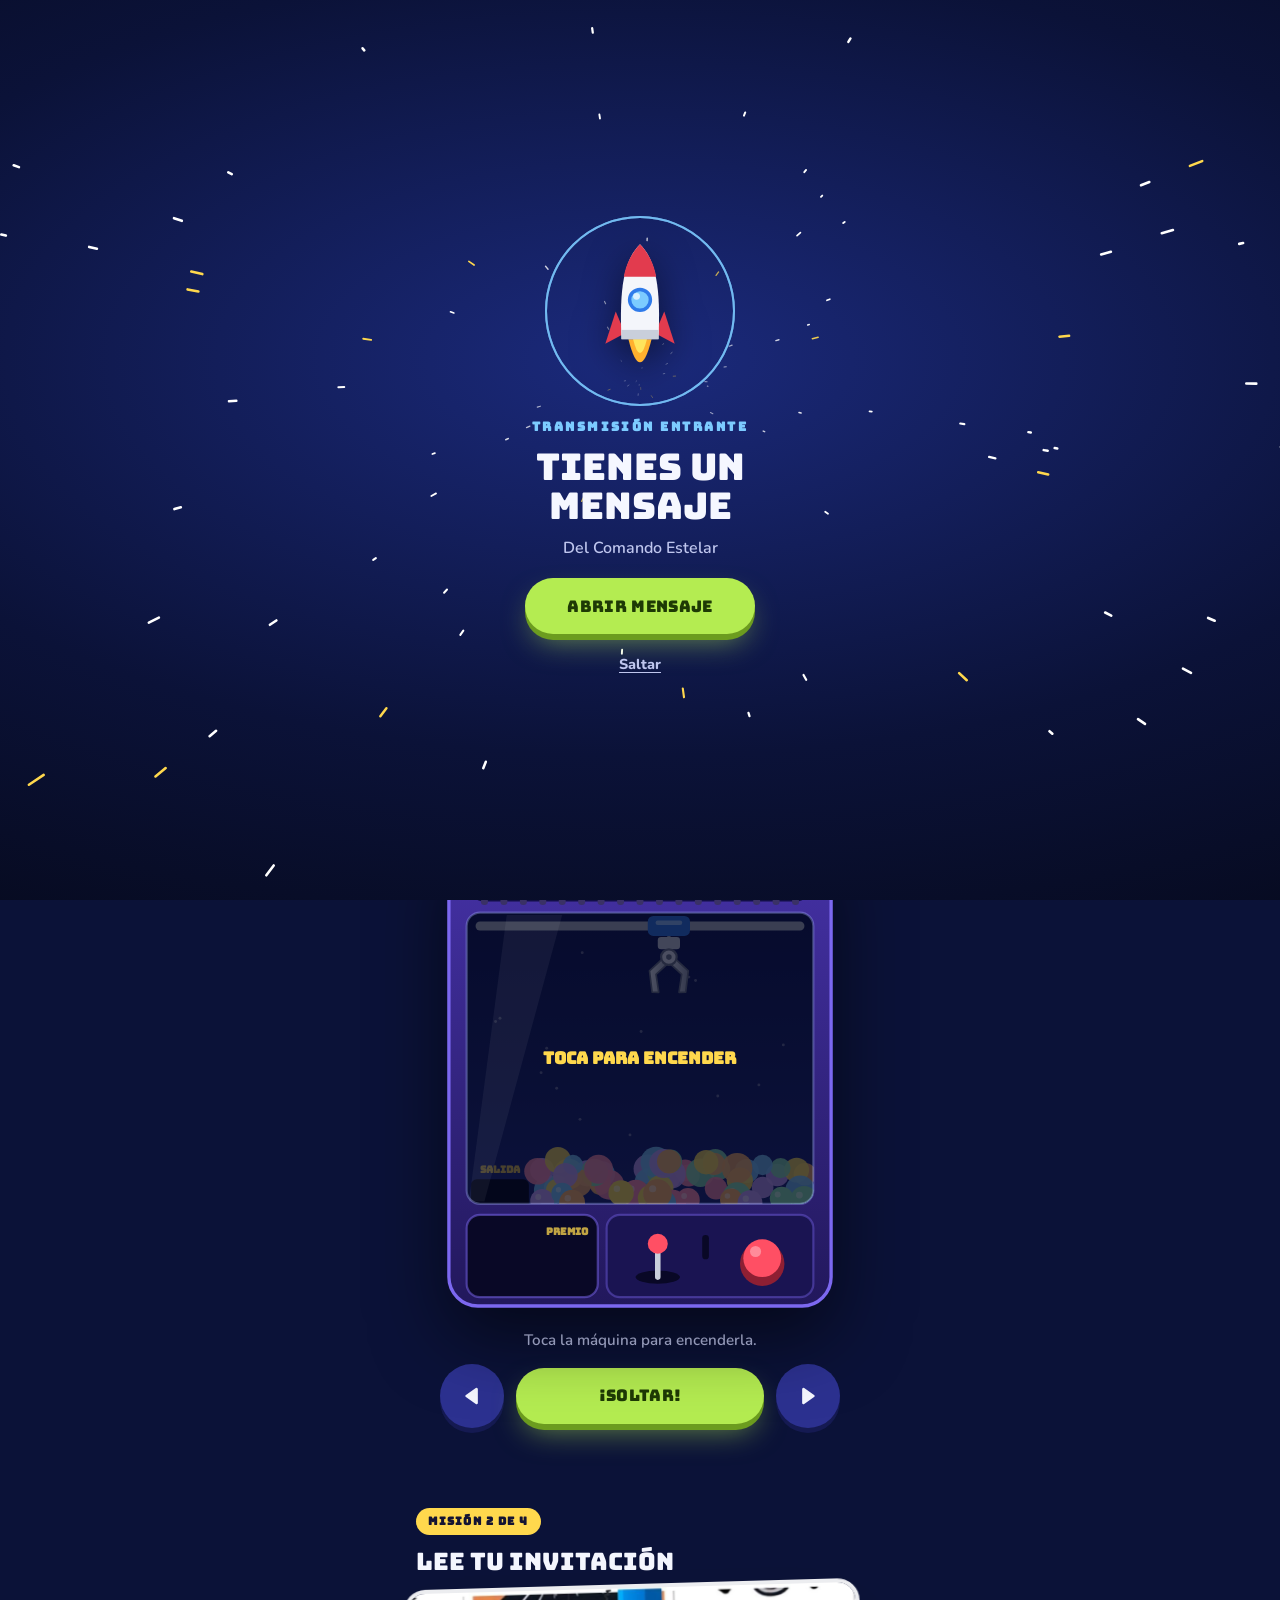
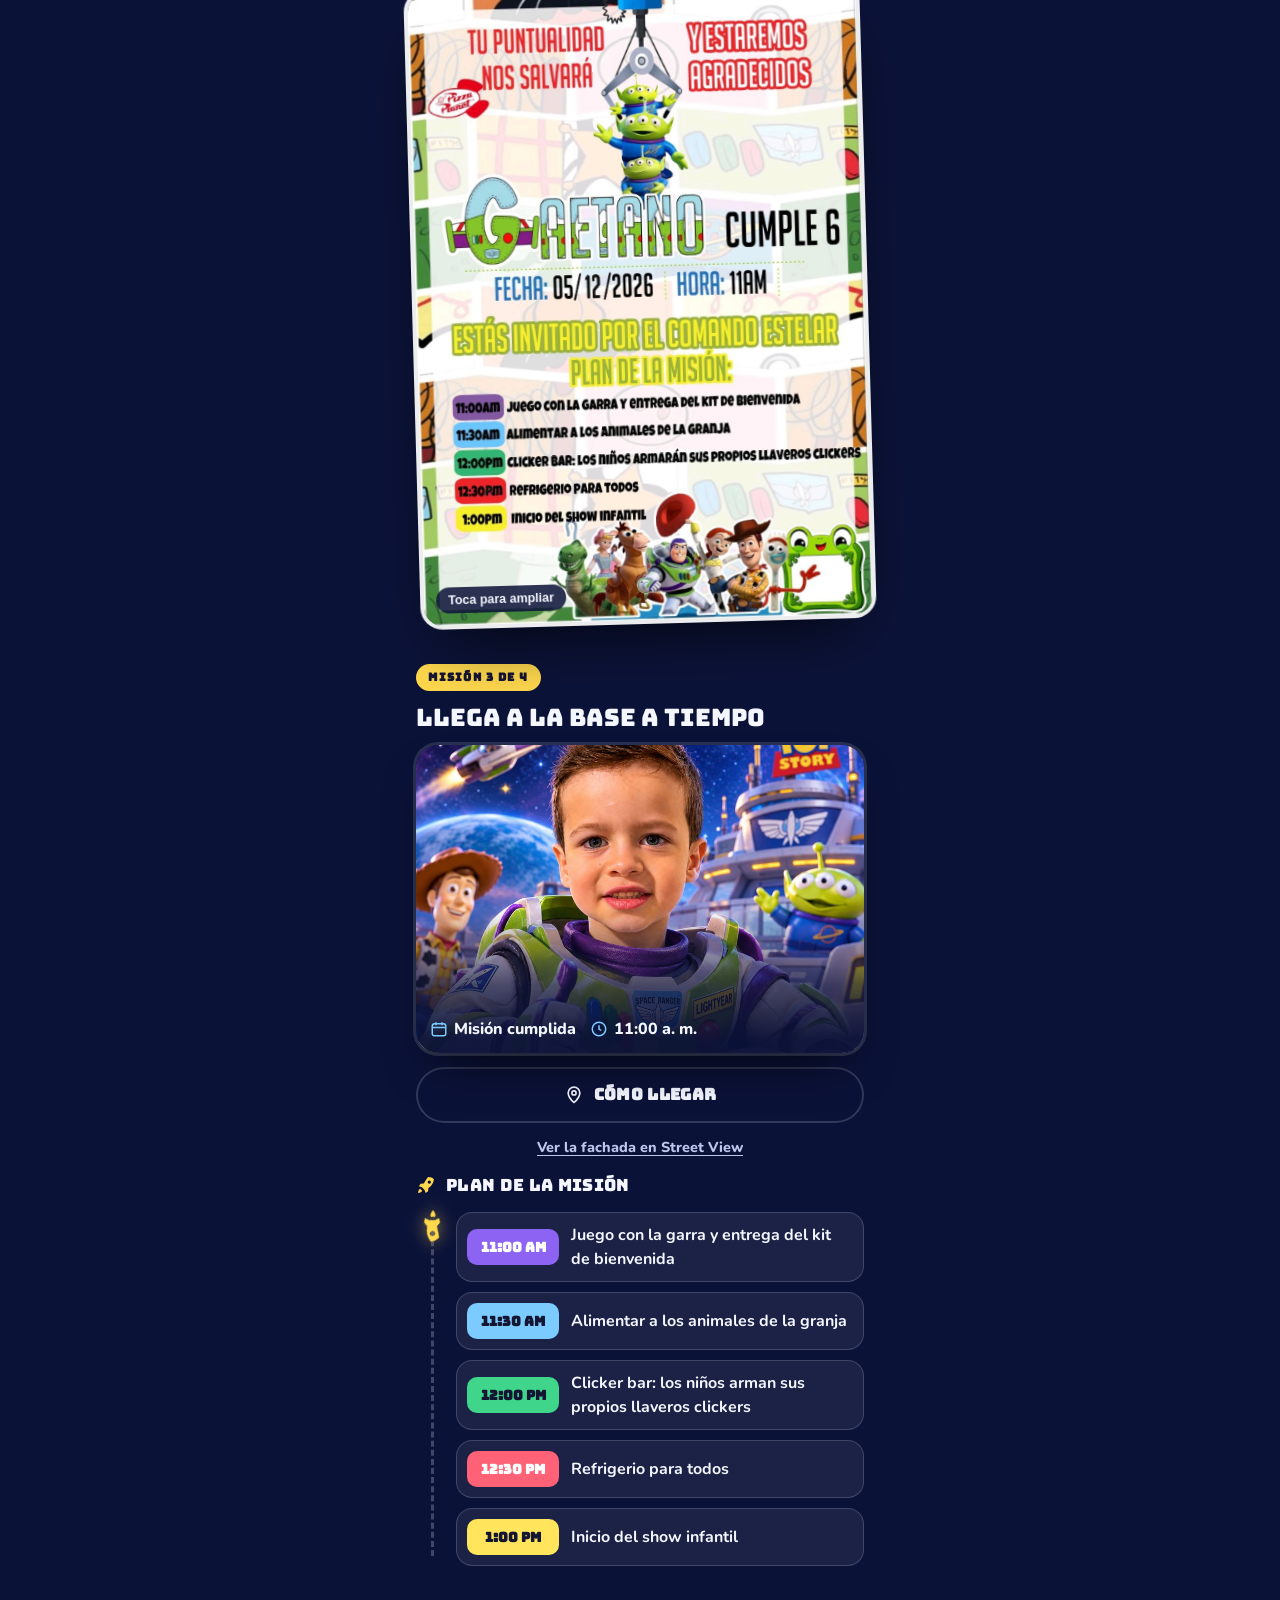
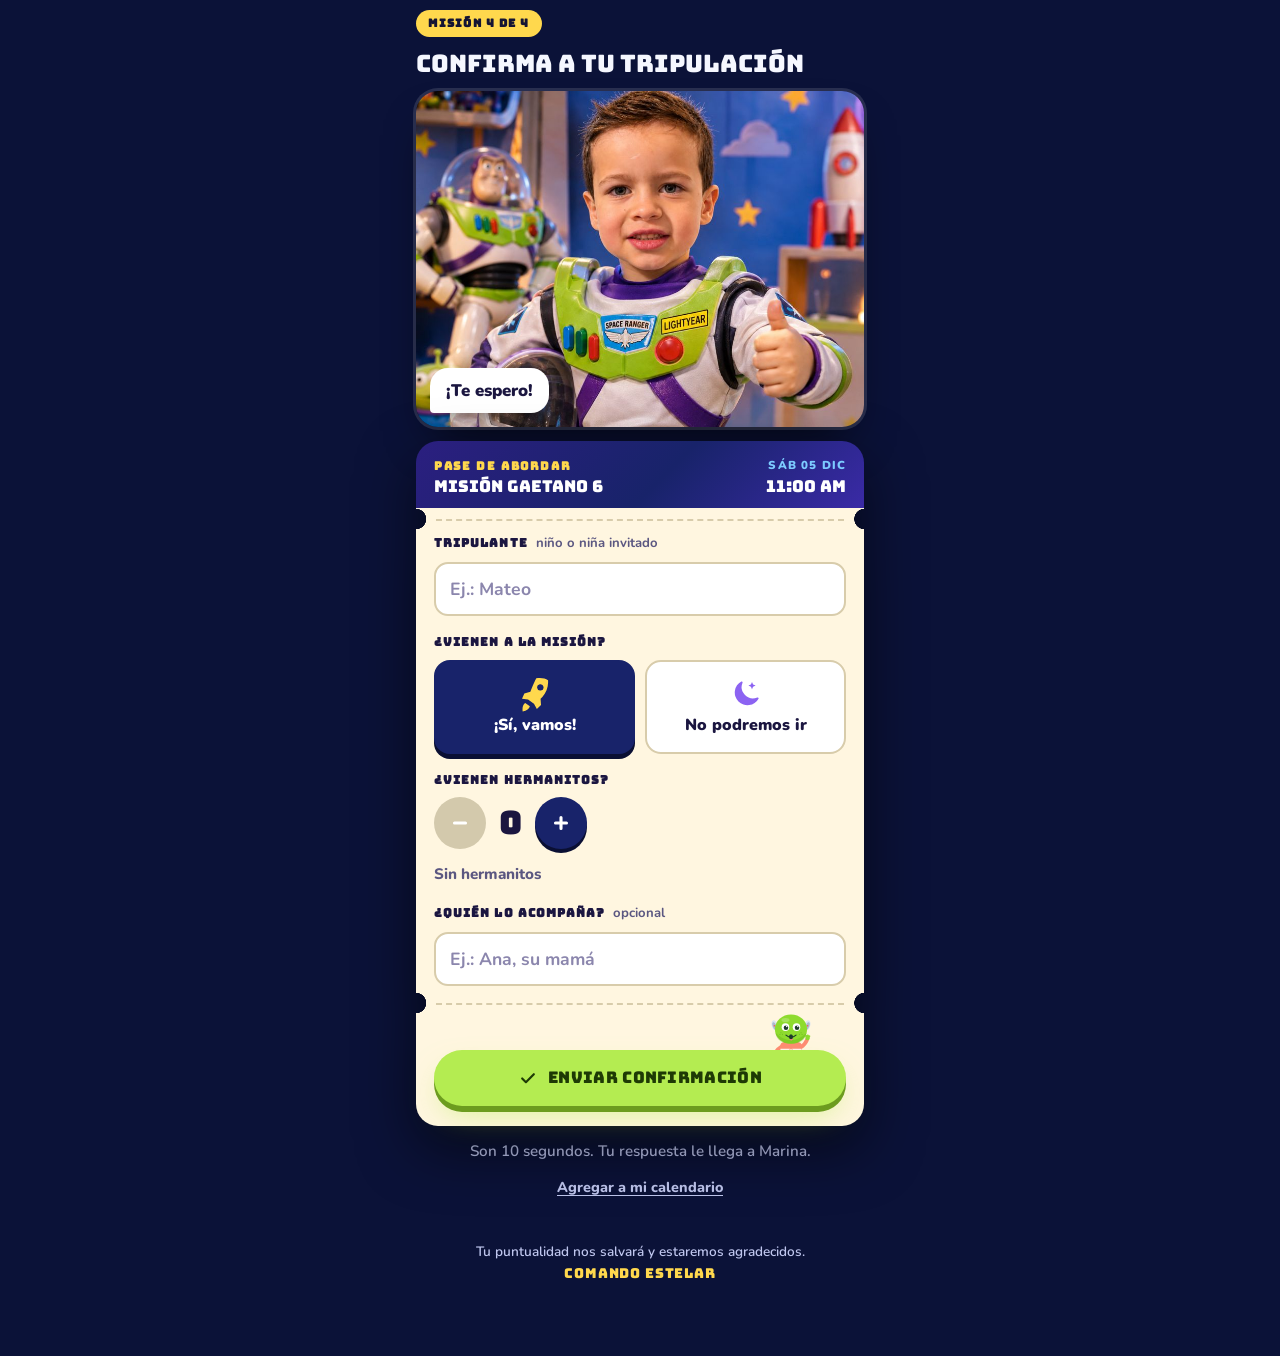
==== commit adef2943: "Marcianitos nuevos: «Radar», de diseño propio Verde lima, orejas de antena parabólica, pecas, lengua" ====
--- a/index.html
+++ b/index.html
@@ -866,24 +866,17 @@
 })();
 
 /* ===== Marcianitos originales ===== */
-function marcianito(piel, piel2, retraso) {
-  return '<g class="ali-in"><g class="cuerpo">'
-    + '<path d="M-7 -36 Q-11 -45 -16 -49" stroke="' + piel2 + '" stroke-width="2.6" fill="none" stroke-linecap="round"/>'
-    + '<path d="M7 -36 Q11 -45 16 -49" stroke="' + piel2 + '" stroke-width="2.6" fill="none" stroke-linecap="round"/>'
-    + '<circle cx="-16.5" cy="-50" r="3.6" fill="#FFD84D"/><circle cx="16.5" cy="-50" r="3.6" fill="#FFD84D"/>'
-    + '<path d="M-15 -16 Q-22 -17 -25 -23" stroke="' + piel2 + '" stroke-width="4.5" fill="none" stroke-linecap="round"/>'
-    + '<path class="brazo-d" d="M15 -16 Q22 -17 25 -23" stroke="' + piel2 + '" stroke-width="4.5" fill="none" stroke-linecap="round"/>'
-    + '<ellipse cx="-8" cy="-1.5" rx="5.5" ry="3.2" fill="' + piel2 + '"/><ellipse cx="8" cy="-1.5" rx="5.5" ry="3.2" fill="' + piel2 + '"/>'
-    + '<path d="M-17 -5 C-19 -23 -13 -38 0 -38 C13 -38 19 -23 17 -5 C15 0 -15 0 -17 -5 Z" fill="' + piel + '"/>'
-    + '<ellipse cx="0" cy="-9" rx="9" ry="5.5" fill="#fff" opacity=".2"/>'
-    + '<ellipse cx="-6" cy="-31" rx="4" ry="2.4" fill="#fff" opacity=".25"/>'
-    + '<g class="ojos" style="animation-delay:' + retraso + 's"><circle cx="-6.2" cy="-25" r="5.4" fill="#fff"/><circle cx="6.2" cy="-25" r="5.4" fill="#fff"/>'
-    + '<circle cx="-5.4" cy="-24.4" r="2.7" fill="#1B1640"/><circle cx="7" cy="-24.4" r="2.7" fill="#1B1640"/>'
-    + '<circle cx="-4.4" cy="-25.6" r="1" fill="#fff"/><circle cx="8" cy="-25.6" r="1" fill="#fff"/></g>'
-    + '<ellipse cx="-11.5" cy="-17.5" rx="2.6" ry="1.6" fill="#FF8FB1" opacity=".85"/><ellipse cx="11.5" cy="-17.5" rx="2.6" ry="1.6" fill="#FF8FB1" opacity=".85"/>'
-    + '<path class="boca" d="M-4 -16.5 Q0 -12.5 4 -16.5" stroke="#1B1640" stroke-width="1.8" fill="none" stroke-linecap="round"/>'
-    + '<ellipse class="boca-o" cx="0" cy="-15" rx="2.6" ry="3.2" fill="#1B1640"/>'
-    + '</g></g>';
+/* Marcianito «Radar» (diseño propio): piel verde lima, orejas de antena parabólica, pecas y lengua afuera.
+   Los colores que se pasan son los del traje; las botas salen del más oscuro. */
+function oscurece(hex, k) {
+  const n = parseInt(hex.slice(1), 16), m = c => Math.round(c * (1 - k));
+  return '#' + [n >> 16, (n >> 8) & 255, n & 255].map(c => m(c).toString(16).padStart(2, '0')).join('');
+}
+const MARCIANITO = '<ellipse cx="78" cy="238" rx="19" ry="11" fill="__TB__"/><ellipse cx="122" cy="238" rx="19" ry="11" fill="__TB__"/><path d="M62 168 Q44 178 34 196" stroke="__T__" stroke-width="15" fill="none" stroke-linecap="round"/><circle cx="24.4" cy="196.0" r="4.6" fill="#8EDB2E"/><circle cx="21.1" cy="201.7" r="4.6" fill="#8EDB2E"/><circle cx="22.6" cy="208.1" r="4.6" fill="#8EDB2E"/><circle cx="30" cy="203" r="9" fill="#8EDB2E"/><g class="brazo-d"><path d="M138 170 Q156 160 164 140" stroke="__T__" stroke-width="15" fill="none" stroke-linecap="round"/><circle cx="160.7" cy="125.7" r="4.6" fill="#8EDB2E"/><circle cx="166.6" cy="124.0" r="4.6" fill="#8EDB2E"/><circle cx="172.3" cy="126.5" r="4.6" fill="#8EDB2E"/><circle cx="166" cy="133" r="9" fill="#8EDB2E"/></g><path d="M58 165 Q56 150 78 148 L122 148 Q144 150 142 165 L146 214 Q146 232 124 232 L76 232 Q54 232 54 214 Z" fill="__T__"/><path d="M54 210 Q54 232 76 232 L124 232 Q146 232 146 210 Q100 222 54 210 Z" fill="__T2__" opacity=".55"/><rect x="58" y="176" width="84" height="12" fill="#fff" opacity=".9"/><g transform="translate(100 182)"><path d="M0 -14 C7 -8 7 4 5 9 L-5 9 C-7 4 -7 -8 0 -14 Z" fill="__T__"/><circle cx="0" cy="-3" r="3" fill="#fff"/><path d="M-5 3 L-9 11 L-4 9 Z M5 3 L9 11 L4 9 Z" fill="#FFD84D"/><path d="M-3 10 Q0 17 3 10 Z" fill="#FF5A36"/></g><g transform="rotate(-20 36 84)"><ellipse cx="36" cy="84" rx="12" ry="22" fill="#DCE4F2"/><ellipse cx="34" cy="84" rx="7" ry="15" fill="#AEB9CF"/><circle cx="34" cy="84" r="3" fill="#FF5A5A"/></g><g transform="rotate(20 164 84)"><ellipse cx="164" cy="84" rx="12" ry="22" fill="#DCE4F2"/><ellipse cx="166" cy="84" rx="7" ry="15" fill="#AEB9CF"/><circle cx="166" cy="84" r="3" fill="#FF5A5A"/></g><ellipse cx="100" cy="98" rx="64" ry="58" fill="#8EDB2E"/><path d="M38 112 Q100 172 162 112 Q156 154 100 156 Q44 154 38 112 Z" fill="#6DB81C" opacity=".45"/><ellipse cx="78" cy="62" rx="16" ry="8" fill="#fff" opacity=".22"/><g class="ojos" style="animation-delay:__RET__s"><ellipse cx="78" cy="90" rx="15" ry="15" fill="#fff"/><circle cx="80" cy="92" r="9" fill="#1E3A2A"/><circle cx="83" cy="87" r="3" fill="#fff"/><ellipse cx="122" cy="90" rx="15" ry="15" fill="#fff"/><circle cx="124" cy="92" r="9" fill="#1E3A2A"/><circle cx="127" cy="87" r="3" fill="#fff"/></g><circle cx="60" cy="112" r="2" fill="#6DB81C"/><circle cx="66" cy="118" r="2" fill="#6DB81C"/><circle cx="56" cy="119" r="2" fill="#6DB81C"/><circle cx="140" cy="112" r="2" fill="#6DB81C"/><circle cx="134" cy="118" r="2" fill="#6DB81C"/><circle cx="144" cy="119" r="2" fill="#6DB81C"/><g class="boca"><path d="M80 122 Q100 140 120 122" stroke="#1E3A2A" stroke-width="4.5" fill="none" stroke-linecap="round"/><path d="M100 131 Q108 131 107 140 Q100 146 95 139 Q94 132 100 131 Z" fill="#FF7E8A"/></g><ellipse class="boca-o" cx="100" cy="128" rx="8" ry="10" fill="#1E3A2A"/>';
+function marcianito(traje, traje2, retraso) {
+  return '<g class="ali-in"><g class="cuerpo"><g transform="translate(-26 -64.74) scale(.26)">'
+    + MARCIANITO.replaceAll('__TB__', oscurece(traje2, .3)).replaceAll('__T2__', traje2).replaceAll('__T__', traje).replace('__RET__', retraso)
+    + '</g></g></g>';
 }
 $('ali-asoma').innerHTML = marcianito('#FF8A73', '#E2604A', 1.2);
 
@@ -891,7 +884,7 @@
 const ALIENS = [
   { n: 'Lila', c: '#A07CFF', c2: '#7552E0', x: 116, y: 302 },
   { n: 'Coral', c: '#FF8A73', c2: '#E2604A', x: 180, y: 310 },
-  { n: 'Cielo', c: '#5CC8FF', c2: '#2F9BD6', x: 244, y: 300 },
+  { n: 'Rosa', c: '#FF8FB1', c2: '#E0638C', x: 244, y: 300 },
   { n: 'Sol', c: '#FFC93C', c2: '#E0A21A', x: 304, y: 308 }
 ];
 const RIEL = { min: 96, max: 316, centro: 206, amplitud: 96 }, Y_REPOSO = 104, SALIDA_X = 54, BANDEJA_Y = 416, AGARRE = 68;
@@ -1106,7 +1099,7 @@
 /* ===== Pase de abordar: la confirmación se llena aquí mismo y viaja al flujo de n8n, sin salir de la página ===== */
 const Pase = (() => {
   const f = $('pase'), nom = $('p-nombre'), eda = $('p-edades'), adu = $('p-adulto'), btn = $('confirmar');
-  const COL = [['#A07CFF', '#7552E0'], ['#5CC8FF', '#2F9BD6'], ['#FFC93C', '#E0A21A']];
+  const COL = [['#A07CFF', '#7552E0'], ['#FF8FB1', '#E0638C'], ['#FFC93C', '#E0A21A']];
   const t0 = Date.now(); let herm = 0, enviando = false;
   const va = () => f.elements.asiste.value !== 'no';
   const limpia = (v, n) => String(v || '').replace(/[<>]/g, ' ').replace(/\s+/g, ' ').trim().slice(0, n);
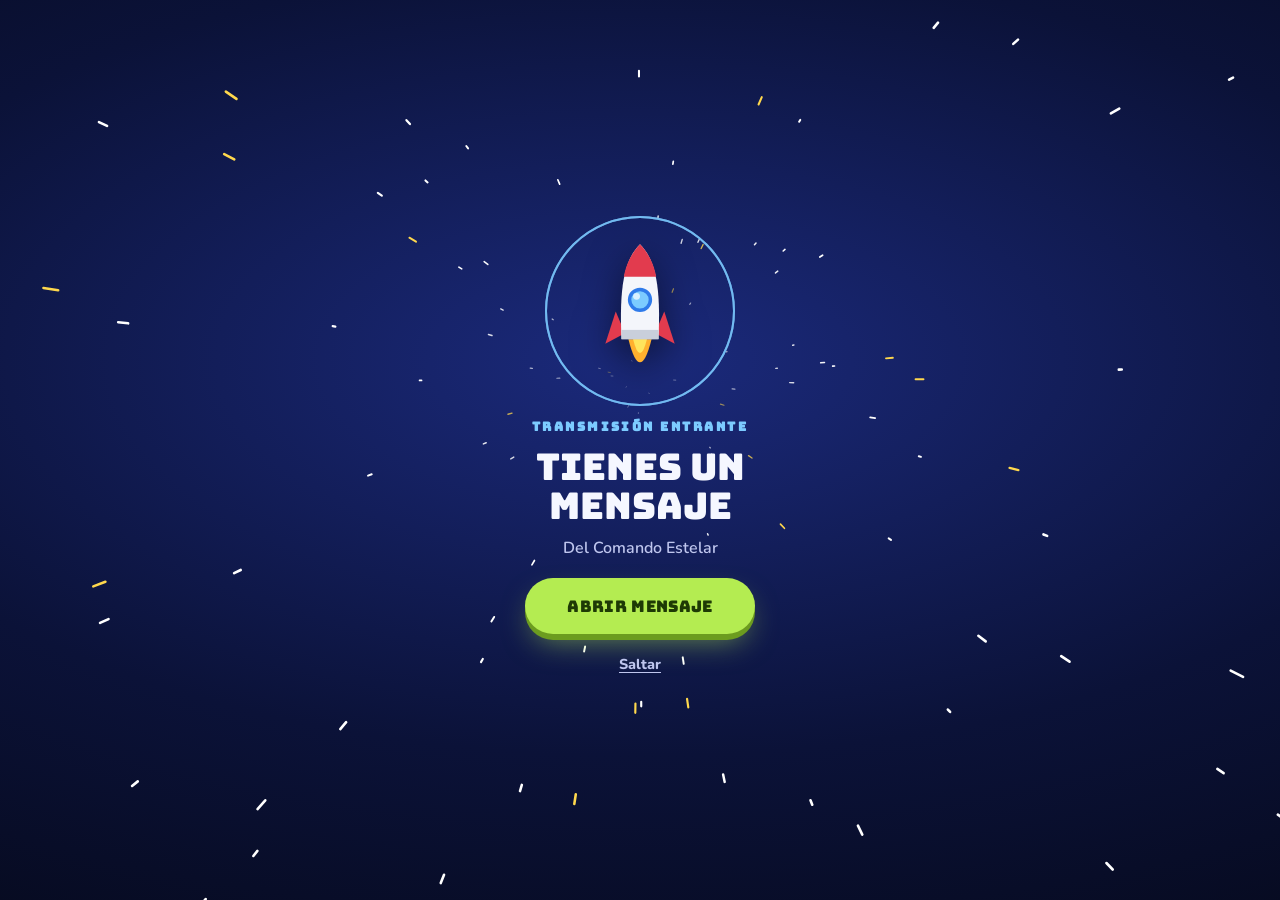
==== commit 1b4ec81e: "Invitación versión 7: voz de Gaetano, paso a paso, intro con sonido y premio Gaetano saluda, felicit" ====
--- a/index.html
+++ b/index.html
@@ -9,8 +9,8 @@
 <meta property="og:type" content="website">
 <meta property="og:title" content="Misión Gaetano 6">
 <meta property="og:description" content="Estás invitado al cumpleaños 6 de Gaetano. Sábado 5 de diciembre, 11:00 a. m. Rescata a un marcianito y abre tu invitación.">
-<meta property="og:image" content="https://axel123456489.github.io/mision-gaetano-6/img/portada.jpg">
-<meta property="og:url" content="https://axel123456489.github.io/mision-gaetano-6/">
+<meta property="og:image" content="https://gaetano.gofest.us/img/portada.jpg">
+<meta property="og:url" content="https://gaetano.gofest.us/">
 <link rel="icon" href="data:image/svg+xml,%3Csvg xmlns='http://www.w3.org/2000/svg' viewBox='0 0 24 24'%3E%3Crect width='24' height='24' rx='5' fill='%230B1238'/%3E%3Cpath fill='%23FFD84D' d='M12 3.5l2.4 5.3 5.8.6-4.4 3.8 1.3 5.7L12 16l-5.1 2.9 1.3-5.7L3.8 9.4l5.8-.6z'/%3E%3C/svg%3E">
 <style>img{max-width:100%}</style>
 <title>Misión Gaetano 6</title>
@@ -74,12 +74,34 @@
 .nota-musica svg{width:16px;height:16px}
 
 /* Misiones */
-.sec{display:flex;flex-direction:column;gap:14px;scroll-margin-top:12px}
+.sec{display:flex;flex-direction:column;gap:14px;scroll-margin-top:62px}
 .chip-m{align-self:flex-start;font-family:var(--f-dis);font-size:.7rem;letter-spacing:.1em;color:#141433;background:var(--estrella);padding:5px 12px;border-radius:999px}
 h2{margin:0;font-family:var(--f-dis);font-weight:400;font-size:1.5rem;line-height:1.08;text-wrap:balance}
+h2[tabindex]:focus{outline:none}h2[tabindex]:focus-visible{outline:3px solid var(--estrella);outline-offset:4px;border-radius:6px}
 h3{margin:0;font-family:var(--f-dis);font-weight:400;font-size:1.05rem;letter-spacing:.02em;display:flex;align-items:center;gap:10px}
 h3 svg{width:20px;height:20px;color:var(--estrella);flex:none}
 .guia{margin:0;color:var(--tinta-2);text-align:center;font-size:.95rem;text-wrap:balance}
+
+/* Paso a paso: cada misión se abre al completar la anterior (sin JavaScript, o si algo falla, se ve todo) */
+.pasos .cerrada{display:none}
+.sec.recien{animation:abremision .7s cubic-bezier(.16,1,.3,1)}
+@keyframes abremision{from{opacity:0;transform:translateY(28px)}to{opacity:1;transform:none}}
+.cand{display:none}
+.ruta button.bloq{border-style:dashed;background:transparent;color:var(--tinta-2)}
+.ruta button.bloq b{display:none}
+.ruta button.bloq .cand{display:block;width:15px;height:15px;margin:3px 0 4px;opacity:.85}
+.sigue{width:100%;margin-top:4px}
+.sigue.hecha{background:transparent;color:var(--tinta);box-shadow:inset 0 0 0 2px var(--borde)}
+.tope{appearance:none;width:100%;display:flex;align-items:center;gap:14px;text-align:left;cursor:pointer;color:var(--tinta-2);font:700 .95rem/1.3 var(--f-txt);
+  background:rgba(255,255,255,.04);border:2px dashed var(--borde);border-radius:20px;padding:14px 18px;-webkit-tap-highlight-color:transparent}
+.tope .cand{display:block;flex:none;width:30px;height:30px;color:var(--estrella);transform-origin:50% 30%}
+.tope b{display:block;font-family:var(--f-dis);font-weight:400;font-size:.92rem;letter-spacing:.04em;color:var(--tinta);margin-bottom:2px}
+.tope i{display:block;font-style:normal}
+.tope.late .cand{animation:candado .5s ease-in-out 2}
+@keyframes candado{0%,100%{transform:rotate(0)}25%{transform:rotate(-16deg)}75%{transform:rotate(16deg)}}
+.tope:focus-visible{outline:3px solid var(--estrella);outline-offset:3px}
+.ojo{animation:ojo .55s ease-in-out 3;outline:3px solid var(--estrella);outline-offset:5px}
+@keyframes ojo{0%,100%{transform:scale(1)}50%{transform:scale(1.07)}}
 
 /* Máquina de garra */
 .maquina{position:relative;width:min(100%,400px,max(230px,calc((100svh - 290px)*.818)));margin:0 auto;cursor:pointer;border-radius:26px;touch-action:pan-y;-webkit-tap-highlight-color:transparent;user-select:none;-webkit-user-select:none}
@@ -178,9 +200,27 @@
 .musica .off{display:none}.musica[aria-pressed="false"] .on{display:none}.musica[aria-pressed="false"] .off{display:block}
 .lluvia{position:fixed;inset:0;pointer-events:none;z-index:30}
 
+/* Voz de Gaetano: lo que dice aparece escrito abajo (sirve también con el celular en silencio) */
+.voz-g{position:fixed;z-index:80;left:50%;bottom:calc(18px + env(safe-area-inset-bottom,0px));width:max-content;max-width:min(calc(100vw - 32px),440px);
+  display:flex;align-items:center;gap:14px;padding:12px 20px 12px 16px;border-radius:20px;background:#141B4F;color:var(--tinta);
+  box-shadow:0 0 0 2px var(--lima),0 20px 44px -14px rgba(0,0,0,.75);transform:translateX(-50%);animation:vozentra .4s cubic-bezier(.16,1,.3,1);
+  pointer-events:none}   /* el subtítulo no tapa los toques: lo que hay debajo se puede tocar */
+.voz-g.sale{opacity:0;transform:translate(-50%,10px);transition:opacity .25s ease,transform .25s ease}
+.voz-g small{display:block;font-family:var(--f-dis);font-size:.68rem;letter-spacing:.14em;color:var(--lima);line-height:1.2}
+.voz-g p{margin:2px 0 0;font-weight:900;font-size:1.08rem;line-height:1.25;text-wrap:balance}
+@keyframes vozentra{from{opacity:0;transform:translate(-50%,16px)}to{opacity:1;transform:translateX(-50%)}}
+.ondas{display:flex;align-items:center;gap:3px;height:24px;flex:none}
+.ondas i{display:block;width:4px;height:100%;border-radius:2px;background:var(--lima);transform:scaleY(.28)}
+.hablando .ondas i{animation:vozbarra .8s ease-in-out infinite}
+.hablando .ondas i:nth-child(2){animation-delay:-.2s}.hablando .ondas i:nth-child(3){animation-delay:-.45s}.hablando .ondas i:nth-child(4){animation-delay:-.1s}
+@keyframes vozbarra{0%,100%{transform:scaleY(.28)}50%{transform:scaleY(1)}}
+.voz-btn{align-self:center;gap:12px;margin-top:6px}
+.solo-lector{position:absolute;width:1px;height:1px;margin:-1px;padding:0;overflow:hidden;clip:rect(0 0 0 0);white-space:nowrap;border:0}
+.voz-btn .ondas{height:18px}.voz-btn .ondas i{width:3px}
+
 /* Diálogos */
 dialog{border:0;padding:0;background:transparent;color:var(--tinta);max-width:min(520px,100vw);width:100%;max-height:100%}
-dialog::backdrop{background:rgba(5,8,28,.76);backdrop-filter:blur(3px)}
+dialog::backdrop{background:rgba(5,8,28,.76);backdrop-filter:blur(3px);transition:background .35s ease}
 .hoja{background:#121A4E;border:1px solid var(--borde);border-radius:24px;margin:max(12px,env(safe-area-inset-top,0px)) max(12px,env(safe-area-inset-right,0px)) max(12px,env(safe-area-inset-bottom,0px)) max(12px,env(safe-area-inset-left,0px));
   padding:22px 20px 20px;display:flex;flex-direction:column;gap:16px;max-height:calc(100svh - 24px);overflow:auto}
 .hoja-cab{display:flex;justify-content:space-between;align-items:flex-start;gap:12px}
@@ -208,16 +248,35 @@
 .zoom img{width:100%;height:auto;border-radius:14px;display:block}
 
 /* Premio: el marcianito entrega el sobre */
-.premio .hoja{align-items:center;text-align:center;gap:10px;padding-top:18px;overflow:visible}
-.premio-ali{width:96px;height:92px;overflow:visible}
+.premio .hoja{position:relative;align-items:center;text-align:center;gap:10px;padding-top:18px;overflow:visible}
+.charla{display:flex;align-items:flex-end;gap:4px;width:100%;cursor:pointer;-webkit-tap-highlight-color:transparent}
+.premio-ali{flex:none;width:112px;height:104px;overflow:visible;animation:alientra .55s cubic-bezier(.2,1.5,.4,1)}
+@keyframes alientra{from{transform:translateY(46px) scale(.3);opacity:0}to{transform:none;opacity:1}}
+.premio-ali .brazo-d{animation:saluda .32s ease-in-out infinite alternate}
+.premio .globo-p{flex:1;min-width:0;max-width:none;min-height:calc(3.9em + 26px);display:flex;align-items:center;margin:0 0 30px;padding:12px 14px;text-align:left;background:#fff;color:#1B1640;font-weight:900;font-size:1.02rem;line-height:1.3;border-radius:18px 18px 18px 4px;box-shadow:0 10px 24px -8px rgba(0,0,0,.6)}
+.ali.hablando .boca{animation:bocab .22s steps(1) infinite}
+.ali.hablando .boca-o{animation:bocao .22s steps(1) infinite}
+@keyframes bocab{0%{opacity:1}50%{opacity:0}}
+@keyframes bocao{0%{opacity:0}50%{opacity:1}}
+.premio-cielo{position:fixed;inset:0;overflow:hidden;pointer-events:none}
+/* La invitación sale del sobre, se muestra grande y vuela a su lugar en la Misión 2 */
+.premio .hoja{transition:opacity .35s ease}
+.premio.vuelo .hoja{opacity:0}
+.premio.vuelo::backdrop{background:rgba(5,8,28,.94)}
+.inv-vuelo{position:fixed;z-index:89;max-width:none;background:#fff;border-radius:16px;cursor:pointer;will-change:transform;box-shadow:0 0 0 4px rgba(255,255,255,.92),0 28px 60px -18px rgba(0,0,0,.75)}
+.velo-vuelo{position:fixed;inset:0;z-index:88;background:rgba(5,8,28,.94)}
+.inv.en-vuelo{opacity:0}
 .premio h2{font-size:1.5rem;color:var(--estrella)}
 .premio p{margin:0;color:var(--tinta-2);font-weight:700;max-width:30ch}
-.sobre{position:relative;width:230px;height:150px;margin:74px auto 10px;background:#CFC7FF;border-radius:12px;perspective:700px}
-.sobre-carta{position:absolute;left:16px;right:16px;top:10px;height:128px;background:#fff;border-radius:8px;color:#1B1640;display:flex;flex-direction:column;align-items:center;padding-top:12px;gap:0;z-index:1;box-shadow:0 4px 10px rgba(0,0,0,.25);transition:transform .8s cubic-bezier(.3,1.5,.5,1) .5s}
-.sobre-carta span{font-family:var(--f-dis);font-size:1.3rem;line-height:1.1;color:#3E8F1B}
-.sobre-carta b{font-family:var(--f-dis);font-weight:400;font-size:.95rem}
-.sobre-carta i{font-style:normal;font-weight:900;font-size:.8rem;color:#C2274B}
-.sobre.abierto .sobre-carta{transform:translateY(-70px) rotate(-3deg)}
+.sobre{position:relative;width:230px;height:150px;margin:74px auto 10px;background:#CFC7FF;border-radius:12px;perspective:700px;transition:opacity .3s ease,filter .3s ease,transform .45s cubic-bezier(.2,1.6,.4,1)}
+.sobre.oculto{opacity:.3;transform:scale(.84);filter:saturate(.5);pointer-events:none}   /* el sobre espera apagado hasta que el marcianito anuncia el premio */
+.premio #abrir-inv[hidden]{display:inline-flex!important;visibility:hidden}   /* guarda su lugar: la ventana no salta cuando aparece */
+.sobre.listo{cursor:pointer;animation:sobrelate 1.3s ease-in-out infinite}
+.sobre.listo::after{content:"";position:absolute;inset:-8px;border-radius:18px;box-shadow:0 0 0 3px rgba(255,216,77,.6),0 0 28px rgba(255,216,77,.45);pointer-events:none}
+@keyframes sobrelate{0%,100%{transform:rotate(-2deg) scale(1)}50%{transform:rotate(2deg) scale(1.05)}}
+.sobre-carta{position:absolute;left:16px;right:16px;top:10px;height:128px;overflow:hidden;background:#fff;border-radius:8px;z-index:1;box-shadow:0 4px 10px rgba(0,0,0,.25);transition:transform .6s cubic-bezier(.3,1.4,.5,1) .4s}
+.sobre-carta img{display:block;width:100%;height:auto}   /* dentro del sobre va la invitación de verdad (se ve su parte de arriba) */
+.sobre.abierto .sobre-carta{transform:translateY(-86px)}
 .sobre-frente{position:absolute;inset:0;z-index:2;border-radius:12px;background:linear-gradient(180deg,#B5A9FF,#9B8CF5);clip-path:polygon(0 0,50% 56%,100% 0,100% 100%,0 100%)}
 .sobre-solapa{position:absolute;left:0;right:0;top:0;height:60%;z-index:3;background:#8A79EE;clip-path:polygon(0 0,100% 0,50% 100%);transform-origin:50% 0;transition:transform .5s ease,z-index 0s .25s}
 .sobre.abierto .sobre-solapa{transform:rotateX(180deg);z-index:0}
@@ -253,6 +312,12 @@
 .intro.contando .radar i{animation-duration:.7s}
 .intro.contando .cohete-i{animation:tiembla .09s linear infinite}
 @keyframes tiembla{0%{transform:translate(-2px,1px) rotate(-1deg)}50%{transform:translate(2px,-1px) rotate(1deg)}100%{transform:translate(-1px,2px) rotate(0)}}
+.cuenta-i.frase{font-size:clamp(1.5rem,8.2vw,2.8rem);line-height:1.12;padding:0 14px;text-wrap:balance}
+.cuenta-i.pop{animation:frase .45s cubic-bezier(.2,1.6,.4,1)}
+@keyframes frase{from{transform:scale(.55) translateY(16px);opacity:0}to{transform:none;opacity:1}}
+.intro.motores .cohete-i{animation:tiembla .06s linear infinite}
+.intro.motores .llama{animation:llama2 .08s linear infinite alternate}
+.intro.motores .intro-c{animation:tiembla .12s linear infinite}
 .intro.despegando .cohete-i{animation:despega 1.1s cubic-bezier(.5,0,.9,.4) forwards}
 @keyframes despega{0%{transform:translateY(0) scale(1)}15%{transform:translateY(14px) scale(1.04)}100%{transform:translateY(-130vh) scale(1.5)}}
 .intro.despegando .llama{animation:llama2 .08s linear infinite alternate}
@@ -261,6 +326,7 @@
 .intro.despegando .intro-c{animation:tiembla .08s linear 6}
 .destello{position:absolute;inset:0;background:#fff;opacity:0;pointer-events:none;transition:opacity .25s ease}
 .intro.blanco .destello{opacity:1}
+@media (max-height:540px){.intro-c{gap:5px;padding:8px 24px}.radar{width:104px;height:104px}.cohete-i{width:42px}.tx{font-size:.68rem}.intro-t{font-size:1.35rem}.intro-s{margin:0;font-size:.9rem}.intro .btn{min-height:44px}.saltar{padding:4px 10px}.cuenta-i{top:calc(50% + 30px)}}
 body.revelada .poster{animation:aparece .9s cubic-bezier(.2,1.3,.4,1)}
 @keyframes aparece{from{transform:scale(1.22);opacity:0}to{transform:none;opacity:1}}
 
@@ -376,6 +442,9 @@
   var i = document.getElementById('intro');
   if (matchMedia('(prefers-reduced-motion: reduce)').matches) i.hidden = true;
   else document.body.classList.add('con-intro');
+  // Paso a paso: las misiones se abren una por una. Si la página tuviera un error, se abre todo: nadie se queda sin confirmar.
+  document.documentElement.classList.add('pasos');
+  ['error', 'unhandledrejection'].forEach(function (t) { addEventListener(t, function () { document.documentElement.classList.remove('pasos'); }); });
 })();
 </script>
 
@@ -405,10 +474,10 @@
     </div>
     <p class="bajada">Gaetano cumple <span class="seis">6</span> y arma su tripulación. Completa las 4 misiones.</p>
     <ol class="ruta" aria-label="Las 4 misiones">
-      <li><button type="button" data-ir="m1"><b>1</b>Rescata</button></li>
-      <li><button type="button" data-ir="m2"><b>2</b>Lee</button></li>
-      <li><button type="button" data-ir="m3"><b>3</b>Llega</button></li>
-      <li><button type="button" data-ir="m4"><b>4</b>Confirma</button></li>
+      <li><button type="button" data-ir="m1"><b>1</b><svg class="cand" viewBox="0 0 24 24" fill="currentColor" fill-rule="evenodd" aria-hidden="true"><path d="M7 10V8a5 5 0 0 1 10 0v2h.5a2.5 2.5 0 0 1 2.5 2.5v6a2.5 2.5 0 0 1-2.5 2.5h-11A2.5 2.5 0 0 1 4 18.5v-6A2.5 2.5 0 0 1 6.5 10H7Zm2.2 0h5.6V8a2.8 2.8 0 0 0-5.6 0v2Z"/></svg>Rescata</button></li>
+      <li><button type="button" data-ir="m2"><b>2</b><svg class="cand" viewBox="0 0 24 24" fill="currentColor" fill-rule="evenodd" aria-hidden="true"><path d="M7 10V8a5 5 0 0 1 10 0v2h.5a2.5 2.5 0 0 1 2.5 2.5v6a2.5 2.5 0 0 1-2.5 2.5h-11A2.5 2.5 0 0 1 4 18.5v-6A2.5 2.5 0 0 1 6.5 10H7Zm2.2 0h5.6V8a2.8 2.8 0 0 0-5.6 0v2Z"/></svg>Lee</button></li>
+      <li><button type="button" data-ir="m3"><b>3</b><svg class="cand" viewBox="0 0 24 24" fill="currentColor" fill-rule="evenodd" aria-hidden="true"><path d="M7 10V8a5 5 0 0 1 10 0v2h.5a2.5 2.5 0 0 1 2.5 2.5v6a2.5 2.5 0 0 1-2.5 2.5h-11A2.5 2.5 0 0 1 4 18.5v-6A2.5 2.5 0 0 1 6.5 10H7Zm2.2 0h5.6V8a2.8 2.8 0 0 0-5.6 0v2Z"/></svg>Llega</button></li>
+      <li><button type="button" data-ir="m4"><b>4</b><svg class="cand" viewBox="0 0 24 24" fill="currentColor" fill-rule="evenodd" aria-hidden="true"><path d="M7 10V8a5 5 0 0 1 10 0v2h.5a2.5 2.5 0 0 1 2.5 2.5v6a2.5 2.5 0 0 1-2.5 2.5h-11A2.5 2.5 0 0 1 4 18.5v-6A2.5 2.5 0 0 1 6.5 10H7Zm2.2 0h5.6V8a2.8 2.8 0 0 0-5.6 0v2Z"/></svg>Confirma</button></li>
     </ol>
     <button class="btn btn-lima aceptar" id="aceptar" type="button">
       <svg viewBox="0 0 24 24" fill="currentColor" aria-hidden="true"><path d="M8 5.5v13a1 1 0 0 0 1.5.86l10.4-6.5a1 1 0 0 0 0-1.72L9.5 4.64A1 1 0 0 0 8 5.5Z"/></svg>
@@ -418,9 +487,9 @@
   </header>
 
   <!-- Misión 1 -->
-  <section class="sec" id="m1" aria-labelledby="t-m1">
+  <section class="sec cerrada" id="m1" aria-labelledby="t-m1">
     <span class="chip-m">Misión 1 de 4</span>
-    <h2 id="t-m1">Rescata a un marcianito</h2>
+    <h2 id="t-m1" tabindex="-1">Rescata a un marcianito</h2>
     <div class="maquina" id="maquina" tabindex="0" role="group" aria-label="Máquina de garra. Flechas para mover, espacio para soltar.">
       <svg class="planeta" viewBox="0 0 100 100" aria-hidden="true">
         <defs><linearGradient id="pl" x1="0" y1="0" x2="1" y2="1"><stop offset="0" stop-color="#FF9F7A"/><stop offset="1" stop-color="#C2408A"/></linearGradient></defs>
@@ -497,19 +566,21 @@
   </section>
 
   <!-- Misión 2 -->
-  <section class="sec" id="m2" aria-labelledby="t-m2">
+  <section class="sec cerrada" id="m2" aria-labelledby="t-m2">
     <span class="chip-m">Misión 2 de 4</span>
-    <h2 id="t-m2">Lee tu invitación</h2>
+    <h2 id="t-m2" tabindex="-1">Lee tu invitación</h2>
     <button class="inv" id="inv" type="button" aria-label="Ver la invitación en grande">
       <img src="img/invitacion.jpg" width="1159" height="1635" alt="Invitación: Gaetano cumple 6. Estás invitado por el Comando Estelar. Plan de la misión desde las 11:00 a. m.">
       <span class="ver-grande">Toca para ampliar</span>
     </button>
+    <button class="btn btn-linea voz-btn" id="voz-m2" type="button"><span class="ondas" aria-hidden="true"><i></i><i></i><i></i><i></i></span>Escucha a Gaetano</button>
+    <button class="btn btn-lima sigue" id="sigue-m2" type="button">¡Leída! Siguiente misión<svg viewBox="0 0 24 24" fill="none" stroke="currentColor" stroke-width="3" stroke-linecap="round" stroke-linejoin="round" aria-hidden="true"><path d="M12 5v14M6 13l6 6 6-6"/></svg></button>
   </section>
 
   <!-- Misión 3 -->
-  <section class="sec" id="m3" aria-labelledby="t-m3">
+  <section class="sec cerrada" id="m3" aria-labelledby="t-m3">
     <span class="chip-m">Misión 3 de 4</span>
-    <h2 id="t-m3">Llega a la base a tiempo</h2>
+    <h2 id="t-m3" tabindex="-1">Llega a la base a tiempo</h2>
     <div class="escena base">
       <img src="img/base.jpg" width="880" height="880" loading="lazy" alt="El cumpleañero levanta el pulgar frente a la base espacial">
       <div class="velo"></div>
@@ -540,12 +611,13 @@
       <li><span class="hora h4c">12:30 PM</span><p>Refrigerio para todos</p></li>
       <li><span class="hora h5c">1:00 PM</span><p>Inicio del show infantil</p></li>
     </ol>
+    <button class="btn btn-lima sigue" id="sigue-m3" type="button">¡Anotado! Última misión<svg viewBox="0 0 24 24" fill="none" stroke="currentColor" stroke-width="3" stroke-linecap="round" stroke-linejoin="round" aria-hidden="true"><path d="M12 5v14M6 13l6 6 6-6"/></svg></button>
   </section>
 
   <!-- Misión 4 -->
-  <section class="sec" id="m4" aria-labelledby="t-m4">
+  <section class="sec cerrada" id="m4" aria-labelledby="t-m4">
     <span class="chip-m">Misión 4 de 4</span>
-    <h2 id="t-m4">Confirma a tu tripulación</h2>
+    <h2 id="t-m4" tabindex="-1">Confirma a tu tripulación</h2>
     <div class="escena espero">
       <img src="img/te-espero.jpg" width="880" height="880" loading="lazy" alt="El cumpleañero con su traje de guardián espacial levanta el pulgar">
       <span class="bocadillo" id="bocadillo">¡Te espero!</span>
@@ -617,9 +689,19 @@
     <div class="mini"><a id="calendario" href="#" target="_blank" rel="noopener" hidden>Agregar a mi calendario</a></div>
   </section>
 
-  <p class="pie">Tu puntualidad nos salvará y estaremos agradecidos.<br><b>Comando Estelar</b></p>
+  <button class="tope" id="tope" type="button" hidden>
+    <svg class="cand" viewBox="0 0 24 24" fill="currentColor" fill-rule="evenodd" aria-hidden="true"><path d="M7 10V8a5 5 0 0 1 10 0v2h.5a2.5 2.5 0 0 1 2.5 2.5v6a2.5 2.5 0 0 1-2.5 2.5h-11A2.5 2.5 0 0 1 4 18.5v-6A2.5 2.5 0 0 1 6.5 10H7Zm2.2 0h5.6V8a2.8 2.8 0 0 0-5.6 0v2Z"/></svg>
+    <span><b id="tope-t"></b><i id="tope-p"></i></span>
+  </button>
+
+  <p class="pie cerrada">Tu puntualidad nos salvará y estaremos agradecidos.<br><b>Comando Estelar</b></p>
 </main>
 
+<p class="solo-lector" id="voz-anuncio" aria-live="polite"></p>
+<div class="voz-g" id="voz-g" aria-hidden="true" hidden>
+  <span class="ondas" aria-hidden="true"><i></i><i></i><i></i><i></i></span>
+  <div><small>Transmisión de Gaetano</small><p id="voz-g-t"></p></div>
+</div>
 <button class="musica" id="musica" type="button" aria-pressed="true" aria-label="Música" hidden>
   <svg class="on" viewBox="0 0 24 24" fill="currentColor" aria-hidden="true"><path d="M4 9h4l5-4v14l-5-4H4V9Zm12.5-1.5a6 6 0 0 1 0 9l-1.4-1.4a4 4 0 0 0 0-6.2l1.4-1.4Z"/></svg>
   <svg class="off" viewBox="0 0 24 24" fill="currentColor" aria-hidden="true"><path d="M4 9h4l5-4v14l-5-4H4V9Zm11.3.7 1.4-1.4L19 10.6l2.3-2.3 1.4 1.4-2.3 2.3 2.3 2.3-1.4 1.4-2.3-2.3-2.3 2.3-1.4-1.4 2.3-2.3-2.3-2.3Z"/></svg>
@@ -627,17 +709,20 @@
 
 <dialog id="d-premio" class="premio" aria-labelledby="t-premio">
   <div class="hoja">
-    <svg class="premio-ali" viewBox="-34 -58 68 62" aria-hidden="true"><g id="ali-premio" class="ali feliz"></g></svg>
     <h2 id="t-premio">¡Misión cumplida!</h2>
-    <p id="premio-txt">Te traigo un mensaje del Comando Estelar.</p>
-    <div class="sobre" id="sobre" aria-hidden="true">
-      <div class="sobre-carta"><span>Gaetano</span><b>cumple 6</b><i>¡Estás invitado!</i></div>
+    <div class="charla" id="charla">
+      <svg class="premio-ali" viewBox="-34 -58 68 62" aria-hidden="true"><g id="ali-premio" class="ali"></g></svg>
+      <p class="globo-p" id="premio-txt" aria-hidden="true"></p>
+    </div>
+    <div class="sobre oculto" id="sobre" aria-hidden="true">
+      <div class="sobre-carta"><img src="img/invitacion.jpg" width="1159" height="1635" alt=""></div>
       <div class="sobre-frente"></div>
       <div class="sobre-solapa"></div>
       <svg class="sello" viewBox="0 0 24 24" fill="currentColor"><path d="M12 2.5l2.7 6 6.5.6-4.9 4.3 1.5 6.4L12 16.5 6.2 19.8l1.5-6.4L2.8 9.1l6.5-.6L12 2.5Z"/></svg>
     </div>
-    <button class="btn btn-lima" id="abrir-inv" type="button">Abrir mi invitación</button>
+    <button class="btn btn-lima" id="abrir-inv" type="button" hidden>¡Sí, quiero verla!</button>
   </div>
+  <div class="premio-cielo" id="premio-cielo" aria-hidden="true"></div>
 </dialog>
 
 
@@ -655,7 +740,10 @@
   lugar: '',                   // nombre del local
   destino: '-16.4153996,-71.5606689',
   fachada: 'https://maps.app.goo.gl/TRuzWMEhuGGWNXZQ8',
-  confirmar: 'https://n8n.mygisselle.com/webhook/gaetano-6-rsvp'   // adonde viaja la confirmación (flujo de n8n). Vacío = modo prueba: no envía nada
+  confirmar: 'https://n8n.mygisselle.com/webhook/gaetano-6-rsvp',  // adonde viaja la confirmación (flujo de n8n). Vacío = modo prueba: no envía nada
+  // Despegue de la intro: grabación de Gaetano diciendo «¡Al infinito… y más allá!» (p. ej. 'audio/gaetano-infinito.mp3').
+  // Vacío = la frase sale solo escrita. `corte` = segundo de la grabación en que empieza «…y más allá» (ahí despega el cohete).
+  vozDespegue: '', vozDespegueCorte: 1.3
 };
 
 const $ = id => document.getElementById(id);
@@ -764,8 +852,14 @@
 
 /* ===== Música (archivo audio/musica.mp3) y efectos (se generan en el navegador) ===== */
 const Musica = (() => {
-  let ac, master, pista, sonando = false, activo = true, primera = true, silencio;
+  let ac, master, pista, sonando = false, activo = true, primera = true, silencio, amb = null;
+  // Voces reales de Gaetano (notas de voz de la familia), limpias y ya al volumen final (−14 LUFS, pico −1 dB).
+  const VOCES = { hola: 'audio/gaetano-hola.mp3', gracias: 'audio/gaetano-gracias.mp3', rescate: 'audio/gaetano-rescate.mp3' };
+  if (FIESTA.vozDespegue) VOCES.infinito = FIESTA.vozDespegue;
+  const vozProm = {}; let vozSrc, agachada = 0, volFijo, volTimer;
   const hz = m => 440 * Math.pow(2, (m - 69) / 12);
+  const calla = r => { if (r && r.catch) r.catch(() => {}); };          // una promesa que falla aquí no debe romper nada
+  const despierta = () => { try { calla(ac.resume()); } catch (e) {} };
   function voz(t, m, dur, tipo, vol, ataque = .006, desafina = 0) {
     const o = ac.createOscillator(), g = ac.createGain();
     o.type = tipo; o.frequency.setValueAtTime(hz(m), t); o.detune.value = desafina;
@@ -780,6 +874,28 @@
     return pista;
   }
   function toca(p) { const r = p.play(); if (r && r.catch) r.catch(() => {}); return r; }
+  function decodifica(buf) { return new Promise((ok, mal) => { try { const r = ac.decodeAudioData(buf, ok, mal); if (r && r.then) r.then(ok, mal); } catch (e) { mal(e); } }); }
+  function cargaVoz(n) {         // cada voz por separado: si una falla o tarda, las demás no esperan
+    if (!vozProm[n]) vozProm[n] = fetch(VOCES[n]).then(r => r.ok ? r.arrayBuffer() : Promise.reject()).then(decodifica).catch(() => null);
+    return vozProm[n];
+  }
+  function cargaVoces() { Object.keys(VOCES).forEach(cargaVoz); }
+  // Mientras habla Gaetano la canción sigue sonando, más bajita. En iPhone el volumen de un audio no se puede cambiar:
+  // ahí la canción no se toca y la voz suena un poco más fuerte.
+  function rampa(p, a, ms) {
+    clearInterval(volTimer); const v0 = p.volume, t0 = performance.now();
+    volTimer = setInterval(() => { const k = Math.min(1, (performance.now() - t0) / ms); p.volume = v0 + (a - v0) * k; if (k >= 1) clearInterval(volTimer); }, 30);
+  }
+  function agacha(on) {
+    const p = pista;
+    if (on) {
+      if (!p || p.paused || p.muted) return;
+      if (volFijo === undefined) { const v = p.volume; p.volume = .5; volFijo = p.volume !== .5; p.volume = v; }
+      if (!volFijo) { rampa(p, .2, 280); agachada = 1; }
+    } else if (agachada && p) {
+      rampa(p, 1, 800); agachada = 0;
+    }
+  }
   // iPhone solo deja sonar un audio que arrancó dentro de un toque. En la entrada la canción arranca en silencio al
   // tocar «Abrir mensaje» y, tras la cuenta regresiva, basta con quitarle el silencio (eso siempre está permitido).
   function abre() {
@@ -814,45 +930,114 @@
     } catch (e) {}
   }
   document.addEventListener('visibilitychange', () => {
-    if (document.hidden) { if (ac) ac.suspend(); if (pista) pista.pause(); }
-    else if (sonando) { if (ac) ac.resume(); if (pista) toca(pista); }
+    if (document.hidden) { if (ac) { try { calla(ac.suspend()); } catch (e) {} } if (pista) pista.pause(); }
+    else { if (ac && (sonando || amb || vozSrc)) despierta(); if (sonando && pista) toca(pista); }   // Codex P2: también en la intro o con una voz sonando
   });
-  function rugido(dur) {                       // motor del cohete
-    const t = ac.currentTime, n = Math.floor(ac.sampleRate * dur), buf = ac.createBuffer(1, n, ac.sampleRate), d = buf.getChannelData(0);
-    for (let i = 0; i < n; i++) d[i] = Math.random() * 2 - 1;
-    const src = ac.createBufferSource(), f = ac.createBiquadFilter(), g = ac.createGain();
-    src.buffer = buf; f.type = 'lowpass'; f.frequency.setValueAtTime(180, t); f.frequency.exponentialRampToValueAtTime(2400, t + dur);
-    g.gain.setValueAtTime(.0001, t); g.gain.exponentialRampToValueAtTime(.35, t + .25); g.gain.exponentialRampToValueAtTime(.0001, t + dur);
-    src.connect(f); f.connect(g); g.connect(master); src.start(t); src.stop(t + dur + .05);
+  /* ----- Sonido de la intro: todo se genera aquí mismo, en el navegador (no hay archivos ni música de terceros) ----- */
+  function nota(dest, t, f, dur, vol, tipo = 'sine') {          // nota con ataque corto y cola larga (cajita de música)
+    const o = ac.createOscillator(), g = ac.createGain();
+    o.type = tipo; o.frequency.value = f;
+    g.gain.setValueAtTime(0, t); g.gain.linearRampToValueAtTime(vol, t + .012); g.gain.exponentialRampToValueAtTime(.0001, t + dur);
+    o.connect(g); g.connect(dest); o.start(t); o.stop(t + dur + .05);
+  }
+  // Música suave de fondo: un colchón de acorde y un arpegio de cajita de música con eco. Va en mi bemol mayor,
+  // el mismo tono de la canción (audio/musica.mp3), para que al entrar la canción no desentone.
+  function ambiente() {
+    if (amb) return;
+    const t = ac.currentTime, bus = ac.createGain(), lp = ac.createBiquadFilter(), arp = ac.createGain(), eco = ac.createDelay(1), vuelta = ac.createGain(), nodos = [];
+    bus.gain.setValueAtTime(0, t); bus.gain.linearRampToValueAtTime(1, t + .7); bus.connect(master);
+    lp.type = 'lowpass'; lp.frequency.setValueAtTime(700, t); lp.frequency.exponentialRampToValueAtTime(3400, t + 5); lp.connect(bus);
+    eco.delayTime.value = .31; vuelta.gain.value = .34; arp.connect(lp); arp.connect(eco); eco.connect(vuelta); vuelta.connect(eco); vuelta.connect(lp);
+    [51, 58, 67, 74, 77].forEach((m, i) => [-5, 6].forEach(d => {
+      const o = ac.createOscillator(), g = ac.createGain(); o.type = i < 2 ? 'triangle' : 'sine'; o.frequency.value = hz(m); o.detune.value = d;
+      g.gain.value = i < 2 ? .03 : .018; o.connect(g); g.connect(lp); o.start(t); nodos.push(o);
+    }));
+    const esc = [79, 82, 86, 89, 91, 89, 86, 82];              // a compás con la cuenta: una nota cada 0,2 s
+    for (let i = 0; i < 44; i++) { const tt = t + .2 + i * .2; nota(arp, tt, hz(esc[i % 8]), .9, .05); nota(arp, tt, hz(esc[i % 8] + 12), .45, .012, 'triangle'); }
+    amb = { bus, nodos };
+  }
+  function ambienteFuera(seg) {
+    if (!amb) return; const a = amb, t = ac.currentTime; amb = null;
+    if (a.bus.gain.cancelAndHoldAtTime) a.bus.gain.cancelAndHoldAtTime(t); else { a.bus.gain.cancelScheduledValues(t); a.bus.gain.setValueAtTime(a.bus.gain.value, t); }
+    a.bus.gain.linearRampToValueAtTime(0, t + seg);
+    setTimeout(() => { a.nodos.forEach(o => { try { o.stop(); } catch (e) {} }); try { a.bus.disconnect(); } catch (e) {} }, seg * 1000 + 250);
+  }
+  function ruido(seg, grave) {                                   // ruido blanco, o grave (marrón) para el rugido
+    const n = Math.floor(ac.sampleRate * seg), buf = ac.createBuffer(1, n, ac.sampleRate), d = buf.getChannelData(0); let b = 0;
+    for (let i = 0; i < n; i++) { const w = Math.random() * 2 - 1; if (grave) { b = (b + .02 * w) / 1.02; d[i] = b * 3.5; } else d[i] = w; }
+    const s = ac.createBufferSource(); s.buffer = buf; s.loop = true; return s;
+  }
+  // Cohete: ruge `antes` segundos en la plataforma (rugido que crece y crepita) y sale disparado (silbido que sube y se aleja).
+  function motores(antes) {
+    const t = ac.currentTime, sale = t + antes, fin = sale + 1.9, dest = amb ? amb.bus : master;
+    const r = ruido(2, true), lp = ac.createBiquadFilter(), tiem = ac.createGain(), g = ac.createGain(), lfo = ac.createOscillator(), lg = ac.createGain();
+    lp.type = 'lowpass'; lp.Q.value = .8; lp.frequency.setValueAtTime(380, t); lp.frequency.exponentialRampToValueAtTime(1400, sale); lp.frequency.exponentialRampToValueAtTime(3200, sale + .5); lp.frequency.exponentialRampToValueAtTime(500, fin);   // con medios: el parlante del celular no da graves
+    lfo.type = 'sawtooth'; lfo.frequency.setValueAtTime(22, t); lfo.frequency.linearRampToValueAtTime(40, sale); lg.gain.value = .3; lfo.connect(lg); lg.connect(tiem.gain);
+    g.gain.setValueAtTime(.0001, t); g.gain.exponentialRampToValueAtTime(.2, t + .3); g.gain.linearRampToValueAtTime(.34, sale); g.gain.linearRampToValueAtTime(.6, sale + .3); g.gain.exponentialRampToValueAtTime(.0001, fin);
+    r.connect(lp); lp.connect(tiem); tiem.connect(g); g.connect(dest); r.start(t); r.stop(fin + .1); lfo.start(t); lfo.stop(fin + .1);
+    const w = ruido(1.5, false), bp = ac.createBiquadFilter(), gw = ac.createGain();
+    bp.type = 'bandpass'; bp.Q.value = 1.4; bp.frequency.setValueAtTime(500, sale); bp.frequency.exponentialRampToValueAtTime(4200, sale + 1.1);
+    gw.gain.setValueAtTime(.0001, sale); gw.gain.exponentialRampToValueAtTime(.24, sale + .3); gw.gain.exponentialRampToValueAtTime(.0001, sale + 1.5);
+    w.connect(bp); bp.connect(gw); gw.connect(dest); w.start(sale); w.stop(sale + 1.6);
+    const o = ac.createOscillator(), fo = ac.createBiquadFilter(), go = ac.createGain(); o.type = 'sawtooth'; fo.type = 'lowpass'; fo.frequency.value = 700;
+    o.frequency.setValueAtTime(62, t); o.frequency.linearRampToValueAtTime(92, sale); o.frequency.exponentialRampToValueAtTime(420, sale + 1.2);
+    go.gain.setValueAtTime(.0001, t); go.gain.exponentialRampToValueAtTime(.06, t + .4); go.gain.linearRampToValueAtTime(.09, sale + .2); go.gain.exponentialRampToValueAtTime(.0001, sale + 1.4);
+    o.connect(fo); fo.connect(go); go.connect(dest); o.start(t); o.stop(sale + 1.5);
   }
   function crea() {
     if (ac) return true;
     const C = window.AudioContext || window.webkitAudioContext; if (!C) return false;
     desbloquea();
     ac = new C(); master = ac.createGain(); master.gain.value = .8; master.connect(ac.destination);
+    cargaVoces();
     return true;
   }
   return {
     silenciada() { return !!ac && !activo; },
+    // Hace sonar una voz de Gaetano. Devuelve cuántos segundos sonó (0 si no pudo sonar). Con `forzar`, suena
+    // aunque el invitado haya apagado la música (lo pidió él tocando «Escucha a Gaetano»).
+    async habla(n, forzar) {
+      if (!crea() || (!activo && !forzar)) return 0;
+      despierta();
+      const b = await Promise.race([cargaVoz(n), espera(4000).then(() => null)]);   // como máximo 4 s de espera
+      if (!b || (!activo && !forzar)) return 0;   // Codex P2: si apagaron la música mientras cargaba, no suena
+      if (vozSrc) { try { vozSrc.stop(); } catch (e) {} }
+      const s = ac.createBufferSource(), g = ac.createGain(), fondo = amb;
+      const encima = pista && !pista.paused && !pista.muted;   // ¿suena la canción?
+      if (encima && volFijo === undefined) { const v = pista.volume; pista.volume = .5; volFijo = pista.volume !== .5; pista.volume = v; }
+      // Sin compresor: la voz suena tal como se dejó en el archivo. Con la suma de todo, el pico queda por debajo del tope.
+      s.buffer = b; g.gain.value = !activo ? .9 : encima && volFijo ? 1.2 : 1; s.connect(g); g.connect(activo ? master : ac.destination);
+      vozSrc = s; agacha(true); if (fondo) fondo.bus.gain.setTargetAtTime(.33, ac.currentTime, .05);   // la música de la intro también se agacha
+      return new Promise(res => {
+        let hecho = false;
+        const fin = () => { if (hecho) return; hecho = true; if (vozSrc === s) { vozSrc = null; agacha(false); } if (fondo && amb === fondo) fondo.bus.gain.setTargetAtTime(1, ac.currentTime, .2); res(b.duration); };
+        s.onended = fin; s.start();
+        setTimeout(() => { if (!hecho) { try { s.stop(); } catch (e) {} fin(); } }, (b.duration + 1.5) * 1000);   // Codex P2: tope por si el audio quedó suspendido
+      });
+    },
+    tiene(n) { return !!VOCES[n]; },
+    // Música suave de la intro: entra al abrir el mensaje y se va cuando aparece la invitación (ahí arranca la canción).
+    intro(on) { if (!ac || !activo) return; if (on) ambiente(); else ambienteFuera(1.4); },
     // Deja listos los efectos sin arrancar la música. Con `conMusica`, la canción arranca en silencio (ver abre).
-    preparar(conMusica) { if (!crea()) return false; ac.resume(); if (conMusica && activo) abre(); return true; },
+    preparar(conMusica) { if (!crea()) return false; despierta(); if (conMusica && activo) abre(); return true; },
     iniciar() {
       if (!crea()) return false;
-      ac.resume(); if (sonando) return true;
+      despierta(); if (sonando) return true;
       activo = true; master.gain.setTargetAtTime(.8, ac.currentTime, .05);
       sonando = true; suena(); return true;
     },
     alternar() {
       if (!ac) return this.iniciar();
-      if (sonando) { sonando = false; activo = false; if (pista) pista.pause(); master.gain.setTargetAtTime(0, ac.currentTime, .05); try { silencio && silencio.pause(); } catch (e) {} }
-      else { activo = true; desbloquea(); ac.resume(); master.gain.setTargetAtTime(.8, ac.currentTime, .05); sonando = true; suena(); }
+      if (sonando) { sonando = false; activo = false; ambienteFuera(.2); if (pista) pista.pause(); master.gain.setTargetAtTime(0, ac.currentTime, .05); try { silencio && silencio.pause(); } catch (e) {} }
+      else { activo = true; desbloquea(); despierta(); master.gain.setTargetAtTime(.8, ac.currentTime, .05); sonando = true; suena(); }
       return sonando;
     },
-    efecto(tipo) {
+    efecto(tipo, x) {
       if (!ac || !activo) return;
-      if (tipo === 'bip') barrido(880, 860, .12, 'square', .09);
-      if (tipo === 'bipfin') barrido(1320, 1300, .45, 'square', .1);
-      if (tipo === 'despegue') { barrido(70, 520, 1.3, 'sawtooth', .12); rugido(1.4); }
+      if (tipo === 'cuenta') { const t = ac.currentTime, m = [82, 84, 86][x] || 87; nota(master, t, hz(m), .6, .11); nota(master, t, hz(m + 12), .3, .03, 'triangle'); barrido(190, 110, .16, 'sine', .14); }
+      if (tipo === 'motores') motores(x || 1.25);
+      if (tipo === 'bla') { const t = ac.currentTime, m = [70, 72, 75, 77, 79, 82, 84, 87][(x || 0) + Math.floor(Math.random() * 5)]; nota(master, t, hz(m), .085, .05, 'triangle'); nota(master, t, hz(m + 19), .05, .012); }   // «idioma marciano»
+      if (tipo === 'llegada') { const t = ac.currentTime; [87, 91, 94, 99].forEach((n, i) => { nota(master, t + i * .07, hz(n), .9, .07); nota(master, t + i * .07, hz(n + 12), .5, .02, 'triangle'); }); }
       if (tipo === 'mueve') barrido(160, 230, .3, 'sawtooth', .025);
       if (tipo === 'baja') barrido(420, 180, .8, 'sawtooth', .03);
       if (tipo === 'sube') barrido(180, 420, .8, 'sawtooth', .03);
@@ -861,6 +1046,85 @@
       if (tipo === 'pop') barrido(300, 900, .12, 'sine', .12);
       if (tipo === 'tic') barrido(1400, 1100, .03, 'square', .03);
       if (tipo === 'gana') { const t = ac.currentTime; [72, 76, 79, 84, 88].forEach((n, i) => { voz(t + i * .09, n, .25, 'square', .06); voz(t + i * .09, n + 12, .2, 'triangle', .03); }); }
+    }
+  };
+})();
+
+/* ===== La voz de Gaetano y su subtítulo ===== */
+const Gaetano = (() => {
+  const TXT = { hola: '¡Hola, soy Gaetano! ¡Te invito a mi fiesta!', gracias: '¡Gracias por confirmar! ¡Te espero!', rescate: '¡Lo rescataste! ¡Bien hecho!' };
+  const SIN_SONIDO = { hola: 3800, gracias: 3200, rescate: 2400 };   // cuánto queda el subtítulo si no hay sonido
+  const caja = $('voz-g'), txt = $('voz-g-t'), anuncio = $('voz-anuncio'), dicho = {}; let hilo = 0, reloj;
+  // Muestra lo que dice y lo hace sonar. Se resuelve cuando termina de hablar; el subtítulo se va un segundo después.
+  async function dice(n, forzar, btn) {
+    dicho[n] = true; const id = ++hilo; clearTimeout(reloj);
+    txt.textContent = TXT[n]; caja.classList.remove('sale'); caja.hidden = false; caja.classList.add('hablando');
+    anuncio.textContent = ''; setTimeout(() => { if (id === hilo) anuncio.textContent = 'Gaetano dice: ' + TXT[n]; }, 60);
+    if (btn) btn.classList.add('hablando');
+    const t0 = Date.now(), dur = await Musica.habla(n, forzar);
+    if (!dur) await espera(Math.max(0, SIN_SONIDO[n] - (Date.now() - t0)));
+    if (btn) btn.classList.remove('hablando');
+    if (id === hilo) {
+      caja.classList.remove('hablando');
+      reloj = setTimeout(() => { if (id !== hilo) return; caja.classList.add('sale'); reloj = setTimeout(() => { if (id === hilo) caja.hidden = true; }, 300); }, 1100);
+    }
+    return dur;
+  }
+  return { dijo: n => !!dicho[n], dice };
+})();
+$('voz-m2').addEventListener('click', e => {
+  const b = e.currentTarget;   // que el subtítulo de abajo no tape el botón
+  if (b.getBoundingClientRect().bottom > innerHeight - 130) b.scrollIntoView({ block: 'center', behavior: reducir ? 'auto' : 'smooth' });
+  Musica.preparar(); Gaetano.dice('hola', true, b);
+});
+
+/* ===== Paso a paso: no se puede bajar a una misión sin completar la anterior. El avance se recuerda en este teléfono ===== */
+const Pasos = (() => {
+  const SEC = ['m1', 'm2', 'm3', 'm4'], tope = $('tope'), pie = document.querySelector('.pie');
+  const TOPE = [null, ['Misión 2 bloqueada', 'Rescata a un marcianito para abrirla.'], ['Misión 3 bloqueada', 'Lee tu invitación y toca «¡Leída!».'], ['Misión 4 bloqueada', 'Revisa el plan y toca «¡Anotado!».']];
+  const QUE = ['aceptar', 'soltar', 'sigue-m2', 'sigue-m3'];                       // lo que hay que tocar para avanzar
+  const AVISO = ['Primero toca «Aceptar la misión».', 'Primero rescata a un marcianito: toca «¡Soltar!».', 'Primero toca «¡Leída! Siguiente misión».', 'Primero toca «¡Anotado! Última misión».'];
+  let paso = 0, libre = false;
+  function pinta(nueva) {
+    SEC.forEach((id, i) => {
+      const s = $(id); s.classList.toggle('cerrada', i >= paso);
+      if (nueva === i + 1 && !reducir) { s.classList.remove('recien'); void s.offsetWidth; s.classList.add('recien'); }
+    });
+    pie.classList.toggle('cerrada', paso < 4);
+    document.querySelectorAll('.ruta button').forEach((b, i) => { const bl = i >= paso; b.classList.toggle('bloq', bl); b.setAttribute('aria-label', (i + 1) + '. ' + b.textContent.trim().replace(/^\d+/, '') + (bl ? ' (bloqueada)' : '')); });
+    const t = TOPE[paso]; tope.hidden = !t; if (t) { $('tope-t').textContent = t[0]; $('tope-p').textContent = t[1]; }
+    $('sigue-m2').classList.toggle('hecha', paso > 2); $('sigue-m3').classList.toggle('hecha', paso > 3);
+  }
+  function abre(n, mover) {
+    if (n > paso) { paso = Math.min(4, n); try { localStorage.setItem('mg6_paso', String(paso)); } catch (e) {} pinta(n); dice('Se abrió la misión ' + paso + '.'); }
+    if (mover) { const id = SEC[Math.min(4, n) - 1]; ir(id); try { $('t-' + id).focus({ preventScroll: true }); } catch (e) {} }   // Codex P3: el foco va al título de la misión
+  }
+  // Codex P2: si la página falla se abre todo DE VERDAD (candados, avisos y navegación quedan coherentes). No se guarda en el teléfono.
+  function todo() { libre = true; document.documentElement.classList.remove('pasos'); if (paso < 4) { paso = 4; pinta(0); } }
+  function dice(t) { const a = $('voz-anuncio'); a.textContent = ''; setTimeout(() => { a.textContent = t; }, 60); }
+  // Si pasan 20 s con la máquina encendida y sin rescatar a nadie, se les muestra el botón (para que nadie se quede atascado).
+  function ayuda() {
+    if (paso !== 1) return; const b = $('soltar');
+    $('guia').textContent = 'Toca «¡Soltar!» y la garra rescata a un marcianito.';
+    b.classList.remove('ojo'); void b.offsetWidth; b.classList.add('ojo'); setTimeout(() => b.classList.remove('ojo'), 1800);
+  }
+  // Intentan pasar sin completar la misión: se les muestra qué falta.
+  function pista() {
+    const el = $(QUE[paso]); if (!el) return;
+    el.scrollIntoView({ behavior: reducir ? 'auto' : 'smooth', block: 'center' });
+    el.classList.remove('ojo'); void el.offsetWidth; el.classList.add('ojo'); setTimeout(() => el.classList.remove('ojo'), 1800);
+    try { el.focus({ preventScroll: true }); } catch (e) {}                              // Codex P3: el foco va al botón que falta
+    tope.classList.remove('late'); void tope.offsetWidth; tope.classList.add('late');
+    dice(AVISO[paso] || ''); Musica.efecto('tic');
+  }
+  tope.addEventListener('click', pista);
+  ['error', 'unhandledrejection'].forEach(t => addEventListener(t, todo));
+  return {
+    abre, pista, ayuda, todo, puede: id => libre || SEC.indexOf(id) < paso, actual: () => paso,
+    inicia() {
+      let p = 0; try { p = parseInt(localStorage.getItem('mg6_paso'), 10) || 0; if (localStorage.getItem('mg6_rsvp')) p = 4; } catch (e) {}
+      if (libre || !document.documentElement.classList.contains('pasos')) { libre = true; p = 4; }   // ya hubo un error antes de llegar aquí
+      paso = Math.max(0, Math.min(4, p)); pinta(0);
     }
   };
 })();
@@ -970,6 +1234,7 @@
   }
   encendida = true; encendiendo = false; S.t0 = performance.now(); S.modo = 'demo';
   $('guia').textContent = 'Mueve la garra y suéltala sobre un marcianito.';
+  setTimeout(() => { if (!ocupado && !rescatado) Pasos.ayuda(); }, 20000);
 }
 function listo() { if (!encendida) { encender(); return false; } return !ocupado; }
 function tomaControl() { if (S.modo === 'demo') S.modo = 'manual'; }
@@ -1046,8 +1311,9 @@
   chispas($('maquina'), SALIDA_X * esc, 380 * esc, 26);
   $('estado').textContent = '¡Rescataste a ' + obj.n + '!';
   $('ver-inv').hidden = false; $('soltar').textContent = 'Otra vez';
-  marca('m1');
-  setTimeout(() => premio(obj), reducir ? 200 : 1300);
+  marca('m1'); Pasos.abre(2);                                                    // se abre la misión 2
+  const felicita = Gaetano.dijo('rescate') ? null : espera(reducir ? 0 : 380).then(() => Gaetano.dice('rescate'));   // solo la primera vez, después del «tin-tin»
+  setTimeout(async () => { if (felicita) await felicita; premio(obj); }, reducir ? 200 : 1300);
   if (!reducir) {
     await tween(260, p => S.a = lerp(1, .25, p));
     const x2 = S.x; await tween(800, p => S.x = lerp(x2, RIEL.centro, p));
@@ -1056,25 +1322,109 @@
 }
 $('soltar').addEventListener('click', soltar);
 
-/* El marcianito entrega el sobre */
-function premio(obj) {
-  $('ali-premio').innerHTML = marcianito(obj.c, obj.c2, 0);
-  $('premio-txt').textContent = obj.n + ' te trae un mensaje del Comando Estelar' + (NOMBRE ? ', ' + NOMBRE : '') + '.';
-  $('sobre').classList.remove('abierto');
-  abre($('d-premio'));
-  setTimeout(() => { $('sobre').classList.add('abierto'); Musica.efecto('pop'); }, reducir ? 0 : 600);
-}
+/* El marcianito rescatado da las gracias y entrega el sobre. «Habla» en marciano: el texto sale letra por letra con
+   pitidos (cada marcianito tiene su tono). Con la pregunta aparece el sobre y el invitado lo abre con su toque.
+   Un toque antes de tiempo salta al final; si cierran la ventana, la Misión 2 igual ya quedó abierta. */
+const Premio = (() => {
+  const dlg = $('d-premio'), ali = $('ali-premio'), txt = $('premio-txt'), sobre = $('sobre'), btn = $('abrir-inv'), cielo = $('premio-cielo'), carta = sobre.querySelector('.sobre-carta');
+  let turno = 0, listo = false, abriendo = false, F = [], vuelo = null, velo = null;
+  const fuera = id => id !== turno || !dlg.open || listo;
+  async function escribe(id, frase, tono) {            // devuelve false si se canceló o se saltó al final
+    txt.textContent = ''; ali.classList.add('hablando'); $('voz-anuncio').textContent = frase;
+    for (let i = 0; i < frase.length; i++) {
+      if (fuera(id)) return false;
+      txt.textContent = frase.slice(0, i + 1);
+      if (i % 3 === 0 && /[a-záéíóúñ]/i.test(frase[i])) Musica.efecto('bla', tono);
+      await espera(32);
+    }
+    ali.classList.remove('hablando'); return !fuera(id);
+  }
+  function final() {                                   // la pregunta, el sobre a la vista y el botón
+    listo = true; ali.classList.remove('hablando'); txt.textContent = reducir ? F.join(' ') : F[2]; $('voz-anuncio').textContent = F.join(' ');
+    sobre.classList.remove('oculto'); sobre.classList.add('listo'); btn.hidden = false; try { btn.focus({ preventScroll: true }); } catch (e) {}
+  }
+  async function muestra(obj) {
+    const id = ++turno, tono = Math.max(0, ALIENS.indexOf(obj)) % 4; listo = false; abriendo = false;
+    F = ['¡Me salvaste' + (NOMBRE ? ', ' + NOMBRE : '') + '! ¡Muchísimas gracias!', 'Como premio te ganaste una invitación especial.', '¿Quieres descubrirla?'];
+    ali.innerHTML = marcianito(obj.c, obj.c2, 0); ali.classList.remove('hablando', 'feliz');
+    limpia(); sobre.classList.remove('abierto', 'listo'); sobre.classList.add('oculto'); btn.hidden = true; txt.textContent = '';
+    abre(dlg);
+    if (reducir) { final(); return; }
+    await espera(480);
+    if (!(await escribe(id, F[0], tono))) return; await espera(750); if (fuera(id)) return;
+    if (!(await escribe(id, F[1], tono))) return; sobre.classList.remove('oculto'); Musica.efecto('pop'); await espera(800); if (fuera(id)) return;
+    if (!(await escribe(id, F[2], tono))) return; final();
+  }
+  function limpia() {                                  // deja todo como antes del vuelo
+    if (vuelo) vuelo.remove(); if (velo) velo.remove(); vuelo = velo = null;
+    $('inv').classList.remove('en-vuelo'); dlg.classList.remove('vuelo'); carta.style.visibility = '';
+  }
+  // Anima un elemento de un estado a otro y deja puesto el estado final (sin depender del relleno de la animación).
+  async function anima(el, a, b, ms, curva) { const an = el.animate([a, b], { duration: ms, easing: curva }); try { await an.finished; } catch (e) {} Object.assign(el.style, b); }
+  // Del sobre sale LA invitación (la misma imagen de la Misión 2): crece hasta verse entera, se queda un momento
+  // (un toque sigue) y vuela a su lugar en la Misión 2. Devuelve false si no pudo terminar (y se sigue por el camino simple).
+  async function vuela() {
+    const inv = $('inv'), im = inv.querySelector('img'), r0 = carta.getBoundingClientRect(), rs = sobre.getBoundingClientRect();
+    const W = Math.min(innerWidth * .86, 400, (innerHeight - 120) * 1159 / 1635), H = W * 1635 / 1159, x1 = (innerWidth - W) / 2, y1 = (innerHeight - H) / 2;
+    // La imagen se dibuja una sola vez a su tamaño grande y se mueve con transform (escala alrededor de su centro).
+    const T = (cx, cy, s, g) => 'translate(' + (cx - x1 - W / 2).toFixed(1) + 'px,' + (cy - y1 - H / 2).toFixed(1) + 'px) scale(' + s.toFixed(4) + ') rotate(' + g + 'deg)';
+    const s0 = r0.width / W, asoma = Math.max(30, rs.top - r0.top + 8) / (H * s0);          // al inicio solo se ve lo que asoma del sobre
+    const a = { transform: T(r0.left + W * s0 / 2, r0.top + H * s0 / 2, s0, 0), clipPath: 'inset(0px 0px ' + ((1 - asoma) * 100).toFixed(1) + '% 0px round 16px)' };
+    const b = { transform: T(innerWidth / 2, innerHeight / 2, 1, -2), clipPath: 'inset(-70px -70px -90px -70px round 16px)' };
+    vuelo = document.createElement('img'); vuelo.className = 'inv-vuelo'; vuelo.alt = ''; vuelo.src = im.currentSrc || im.src;
+    Object.assign(vuelo.style, { left: x1.toFixed(1) + 'px', top: y1.toFixed(1) + 'px', width: W.toFixed(1) + 'px', height: H.toFixed(1) + 'px' }, a);
+    dlg.appendChild(vuelo); carta.style.visibility = 'hidden'; dlg.classList.add('vuelo'); Musica.efecto('llegada');
+    await anima(vuelo, a, b, 900, 'cubic-bezier(.3,0,.2,1.08)');
+    if (!dlg.open || !vuelo) return false;
+    chispas(cielo, innerWidth / 2, innerHeight / 2 - H * .3, 26);
+    await Promise.race([espera(1500), new Promise(r => vuelo.addEventListener('click', r, { once: true })), new Promise(r => dlg.addEventListener('close', r, { once: true }))]);   // la miran; un toque sigue
+    if (!dlg.open || !vuelo) return false;
+    // A su lugar: se cierra la ventana, la página salta (tapada por un velo igual de oscuro) a la Misión 2 y la invitación aterriza.
+    velo = document.createElement('div'); velo.className = 'velo-vuelo'; document.body.append(velo, vuelo); dlg.close();
+    Pasos.abre(2); inv.classList.add('en-vuelo'); $('m2').scrollIntoView({ behavior: 'auto', block: 'start' });
+    const rt = inv.getBoundingClientRect(), cx = rt.left + rt.width / 2, cy = rt.top + rt.height / 2;
+    const c = { transform: T(cx, cy, inv.offsetWidth / W, -1.6), clipPath: b.clipPath };
+    velo.animate([{ opacity: 1 }, { opacity: 0 }], { duration: 650, easing: 'ease-in', fill: 'forwards' });
+    await anima(vuelo, b, c, 650, 'cubic-bezier(.3,.7,.2,1)');
+    limpia(); marca('m2'); Musica.efecto('pop'); chispas($('lluvia'), cx, cy, 22); try { $('t-m2').focus({ preventScroll: true }); } catch (e) {}
+    return true;
+  }
+  async function abreSobre() {
+    if (abriendo || !dlg.open) return;
+    if (!listo) { final(); return; }                   // toque antes de tiempo: salta al final
+    abriendo = true; btn.hidden = true; sobre.classList.remove('listo'); sobre.classList.add('abierto'); ali.classList.add('feliz');
+    txt.textContent = '¡Es para ti!'; $('voz-anuncio').textContent = '¡Es para ti! Del sobre sale tu invitación.'; Musica.efecto('pop');
+    const rs = sobre.getBoundingClientRect(); chispas(cielo, rs.left + rs.width / 2, rs.top + 10, 22);
+    let ok = false;
+    try {
+      if (!reducir && typeof carta.animate === 'function') { await espera(1050); if (dlg.open) ok = await vuela(); }
+      else await espera(700);
+    } catch (e) {}
+    if (!ok) { limpia(); if (dlg.open) dlg.close(); verInvitacion(); }   // camino simple: ir a la Misión 2
+  }
+  btn.addEventListener('click', abreSobre); sobre.addEventListener('click', abreSobre);
+  $('charla').addEventListener('click', () => { if (dlg.open && !listo) final(); });
+  dlg.addEventListener('close', () => { turno++; ali.classList.remove('hablando'); });
+  dlg.addEventListener('cancel', e => { if (abriendo) e.preventDefault(); });   // con el sobre ya abierto, Escape no corta el vuelo
+  return { muestra };
+})();
+function premio(obj) { Premio.muestra(obj); }
 function verInvitacion() {
-  const inv = $('inv'); ir('m2');
+  const inv = $('inv'); Pasos.abre(2, true);
   setTimeout(() => { inv.classList.remove('llega'); void inv.offsetWidth; inv.classList.add('llega'); chispas($('lluvia'), innerWidth / 2, innerHeight * .45, 26); marca('m2'); }, reducir ? 0 : 450);
 }
-$('abrir-inv').addEventListener('click', () => { $('d-premio').close(); verInvitacion(); });
 $('ver-inv').addEventListener('click', verInvitacion);
 
 /* Portada y ruta */
 function marca(id) { const b = document.querySelector('.ruta button[data-ir="' + id + '"]'); if (b) b.classList.add('hecho'); }
-document.querySelectorAll('.ruta button').forEach(b => b.addEventListener('click', () => ir(b.dataset.ir)));
-$('aceptar').addEventListener('click', () => { $('musica').hidden = !Musica.iniciar(); $('nota-musica').hidden = true; ir('m1'); setTimeout(encender, reducir ? 0 : 500); });
+document.querySelectorAll('.ruta button').forEach(b => b.addEventListener('click', () => { if (Pasos.puede(b.dataset.ir)) ir(b.dataset.ir); else Pasos.pista(); }));
+$('sigue-m2').addEventListener('click', () => { marca('m2'); Musica.efecto('pop'); Pasos.abre(3, true); });
+$('sigue-m3').addEventListener('click', () => { marca('m3'); Musica.efecto('pop'); Pasos.abre(4, true); });
+$('aceptar').addEventListener('click', async () => {
+  $('musica').hidden = !Musica.iniciar(); $('nota-musica').hidden = true; Pasos.abre(1, true);
+  if (!Gaetano.dijo('hola')) { await espera(reducir ? 0 : 500); await Gaetano.dice('hola'); setTimeout(encender, reducir ? 0 : 200); }
+  else setTimeout(encender, reducir ? 0 : 500);
+});
 $('musica').addEventListener('click', () => { $('musica').setAttribute('aria-pressed', String(!!Musica.alternar())); });
 $('llegar').addEventListener('click', () => marca('m3'));
 
@@ -1199,18 +1549,30 @@
   requestAnimationFrame(pinta);
   function cerrar() { intro.classList.add('fuera'); document.body.classList.remove('con-intro'); setTimeout(() => { vivo = false; intro.hidden = true; }, 650); }
   $('intro-saltar').addEventListener('click', cerrar);
+  let abierta = false;
   $('intro-abrir').addEventListener('click', async () => {
+    if (abierta) return; abierta = true;
     const hayAudio = Musica.preparar(true);
-    intro.classList.add('contando');
-    const c = $('cuenta-i');
-    for (const n of ['3', '2', '1']) { c.textContent = n; c.classList.remove('pum'); void c.offsetWidth; c.classList.add('pum'); Musica.efecto('bip'); vel *= 2.3; await espera(720); }
-    c.classList.remove('pum'); c.textContent = '¡Despegue!'; c.classList.add('fin'); Musica.efecto('bipfin'); Musica.efecto('despegue'); vel = 16;
-    intro.classList.add('despegando');
+    intro.classList.add('contando'); Musica.intro(true);                 // entra la música suave de fondo
+    const c = $('cuenta-i'), frase = t => { c.textContent = t; c.classList.remove('pum', 'pop'); void c.offsetWidth; c.classList.add('fin', 'frase', 'pop'); };
+    let i = 0;
+    for (const n of ['3', '2', '1']) { c.textContent = n; c.classList.remove('pum'); void c.offsetWidth; c.classList.add('pum'); Musica.efecto('cuenta', i++); vel *= 2.3; await espera(800); }
+    // «¡Al infinito… y más allá!»: con la primera parte el cohete enciende motores; con la segunda, despega.
+    const conVoz = hayAudio && Musica.tiene('infinito'), antes = conVoz ? Math.max(.6, Number(FIESTA.vozDespegueCorte) || 1.3) : 1.25;
+    const voz = conVoz ? Musica.habla('infinito') : null;
+    $('voz-anuncio').textContent = '¡Al infinito… y más allá!';
+    frase('¡Al infinito…'); intro.classList.add('motores'); Musica.efecto('motores', antes); vel = 6;
+    await espera(antes * 1000);
+    frase('…y más allá!'); intro.classList.add('despegando'); vel = 16;
     await espera(1050);
+    if (voz) await Promise.race([voz, espera(2500)]);                    // deja que Gaetano termine la frase
     intro.classList.add('blanco'); await espera(280);
     scrollTo(0, 0); document.body.classList.add('revelada');
+    Musica.intro(false); Musica.efecto('llegada');                       // la música suave se va y entra la canción
     if (hayAudio) { $('musica').hidden = !Musica.iniciar(); $('nota-musica').hidden = true; }
     cerrar();
+    await espera(reducir ? 0 : 900);
+    Gaetano.dice('hola');
   });
 })();
 
@@ -1240,6 +1602,7 @@
   $('fiesta-s').textContent = va ? $('fecha-txt').textContent + ' · 11:00 a. m.' : '';
   f.classList.toggle('calma', !va); f.hidden = false; document.body.classList.add('con-intro');
   if (va && !reducir) confeti();
+  if (va) setTimeout(() => { if (!f.hidden) Gaetano.dice('gracias'); }, reducir ? 200 : 700);
 }
 $('fiesta-ok').addEventListener('click', () => {
   $('fiesta').hidden = true; document.body.classList.remove('con-intro');
@@ -1248,7 +1611,7 @@
 });
 
 aplicaNombre(); addEventListener('hashchange', aplicaNombre);
-Pase.inicia();
+Pase.inicia(); Pasos.inicia();
 </script>
 </body>
 </html>
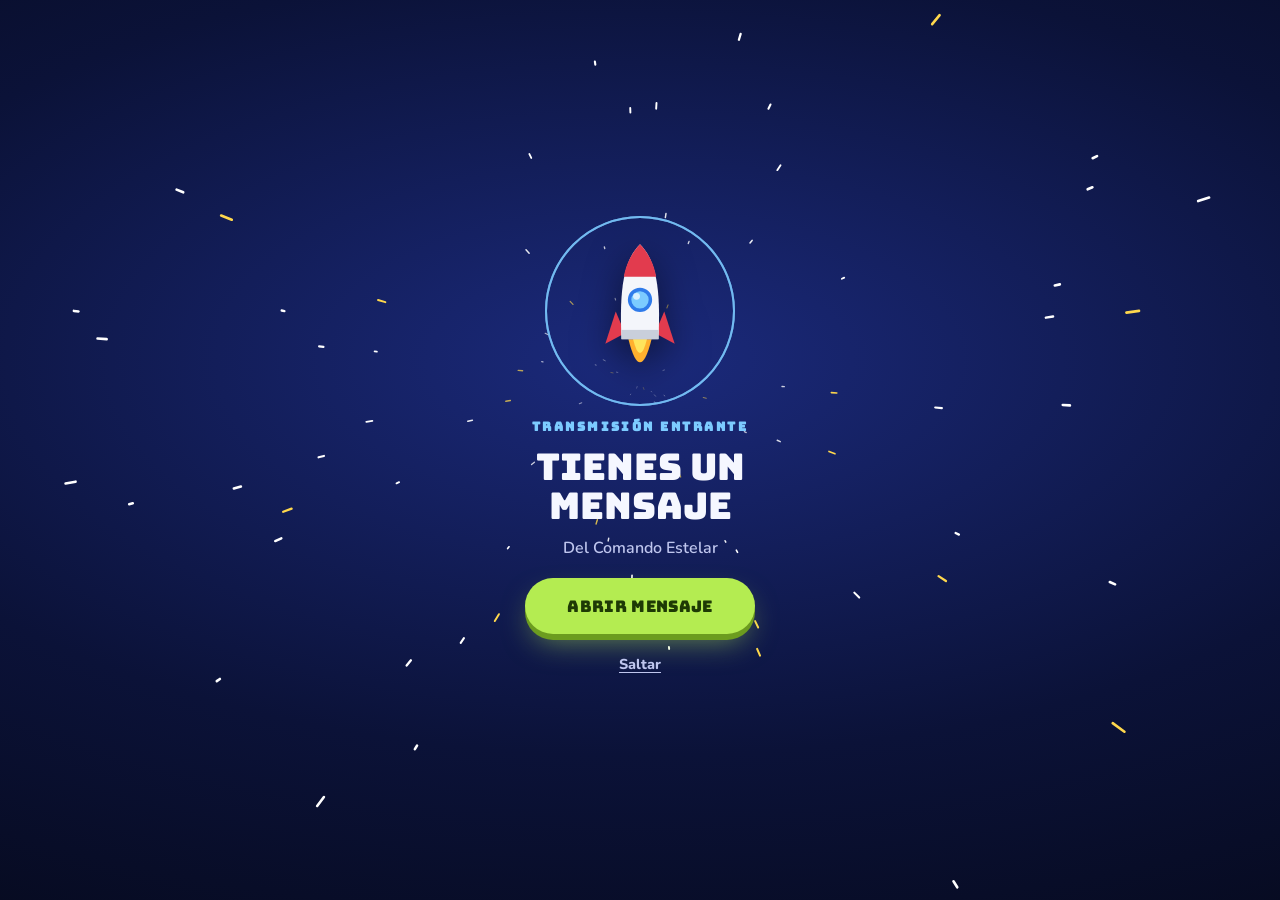
==== commit f5f491ad: "Invitacion v8: saludo general (sin Mateo) y pase sin nombre puesto" ====
--- a/index.html
+++ b/index.html
@@ -631,7 +631,7 @@
       <div class="pase-cuerpo" id="pase-campos">
         <div class="pc">
           <label for="p-nombre">Tripulante <small>niño o niña invitado</small></label>
-          <input type="text" id="p-nombre" name="nombre" maxlength="40" placeholder="Ej.: Mateo" autocapitalize="words" enterkeyhint="done" aria-describedby="e-nombre">
+          <input type="text" id="p-nombre" name="nombre" maxlength="40" placeholder="Nombre y apellido" autocapitalize="words" enterkeyhint="done" aria-describedby="e-nombre">
           <p class="pase-err" id="e-nombre" role="alert" hidden>Escribe el nombre del invitado.</p>
         </div>
         <fieldset class="pc">
@@ -763,9 +763,11 @@
 }
 function ir(id, bloque = 'start') { $(id).scrollIntoView({ behavior: reducir ? 'auto' : 'smooth', block: bloque }); }
 
-/* ===== Nombre del invitado: se agrega al final del enlace, p. ej. …#Mateo o …#Maria-Jose ===== */
+/* ===== Saludo general (versión 8, 18-nov): la invitación ya NO toma el nombre del enlace. Se compartió un enlace de ejemplo
+   que terminaba en «#Mateo» y a todos los saludaba como Mateo. Ahora el saludo es para cualquiera; el nombre lo escribe cada
+   familia en el pase de abordar. leeNombreDelEnlace queda solo como referencia, no se usa. ===== */
 let NOMBRE = '';
-function leeNombre() {
+function leeNombreDelEnlace() {
   let h = ''; try { h = decodeURIComponent(location.hash.slice(1)); } catch (e) {}
   const reserv = ['settings', 'sidebar', 'customize', 'upgrade', 'downloads', 'm1', 'm2', 'm3', 'm4'];
   if (!h || reserv.includes(h.toLowerCase()) || /^comment-/i.test(h)) return '';
@@ -774,12 +776,9 @@
   return h.split(' ').filter(Boolean).map(w => w[0].toUpperCase() + w.slice(1).toLowerCase()).join(' ');
 }
 function aplicaNombre() {
-  NOMBRE = leeNombre();
-  // El nombre se recuerda en este teléfono.
-  try {
-    if (NOMBRE) localStorage.setItem('mg6_nombre', NOMBRE);
-    else NOMBRE = (localStorage.getItem('mg6_nombre') || '').replace(/[^A-Za-zÁÉÍÓÚÜÑáéíóúüñ ]/g, '').slice(0, 24);
-  } catch (e) {}
+  NOMBRE = '';
+  // Las versiones anteriores recordaban el nombre en el teléfono (a muchos les quedó «Mateo»): se olvida.
+  try { localStorage.removeItem('mg6_nombre'); } catch (e) {}
   $('intro-t').textContent = NOMBRE ? 'Mensaje para ' + NOMBRE : 'Tienes un mensaje';
   $('titular').textContent = '¡' + (NOMBRE || 'Guardián') + ', el Comando Estelar te necesita!';
   $('bocadillo').textContent = NOMBRE ? '¡Te espero, ' + NOMBRE + '!' : '¡Te espero!';
